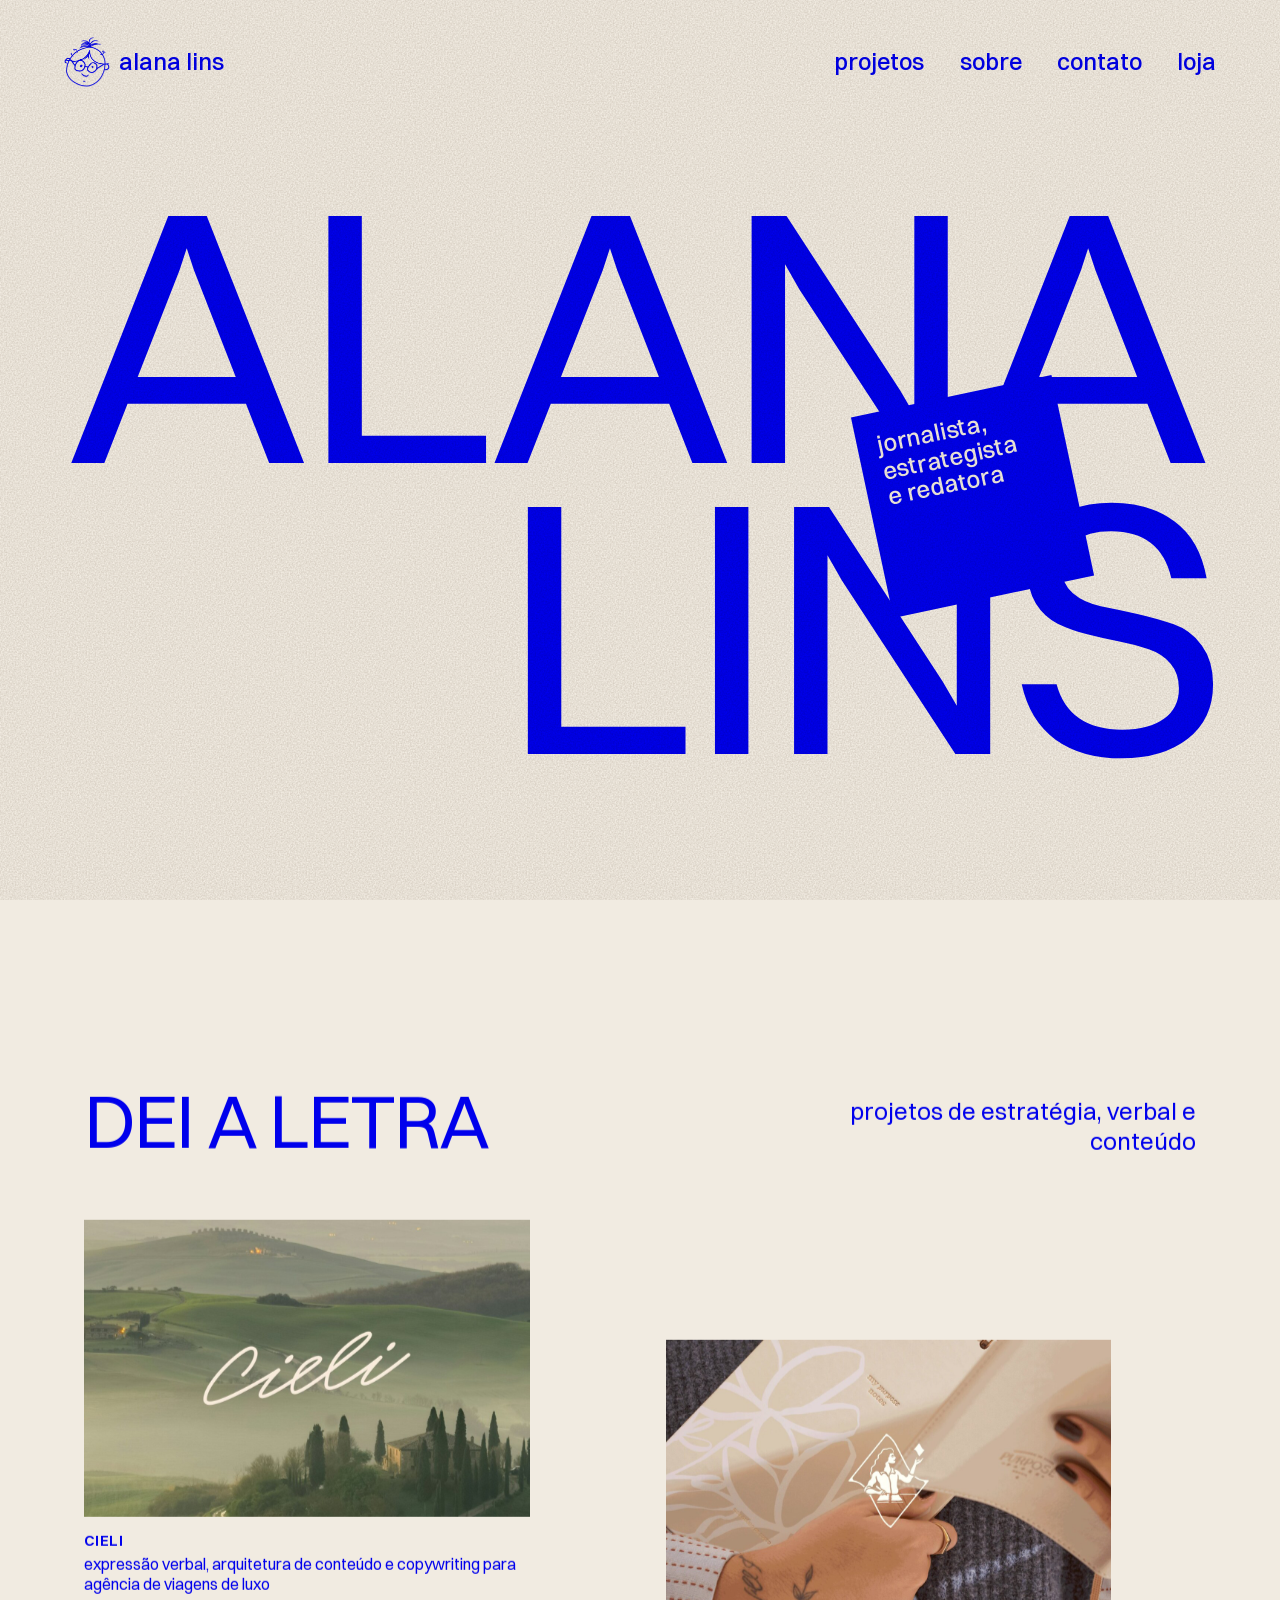
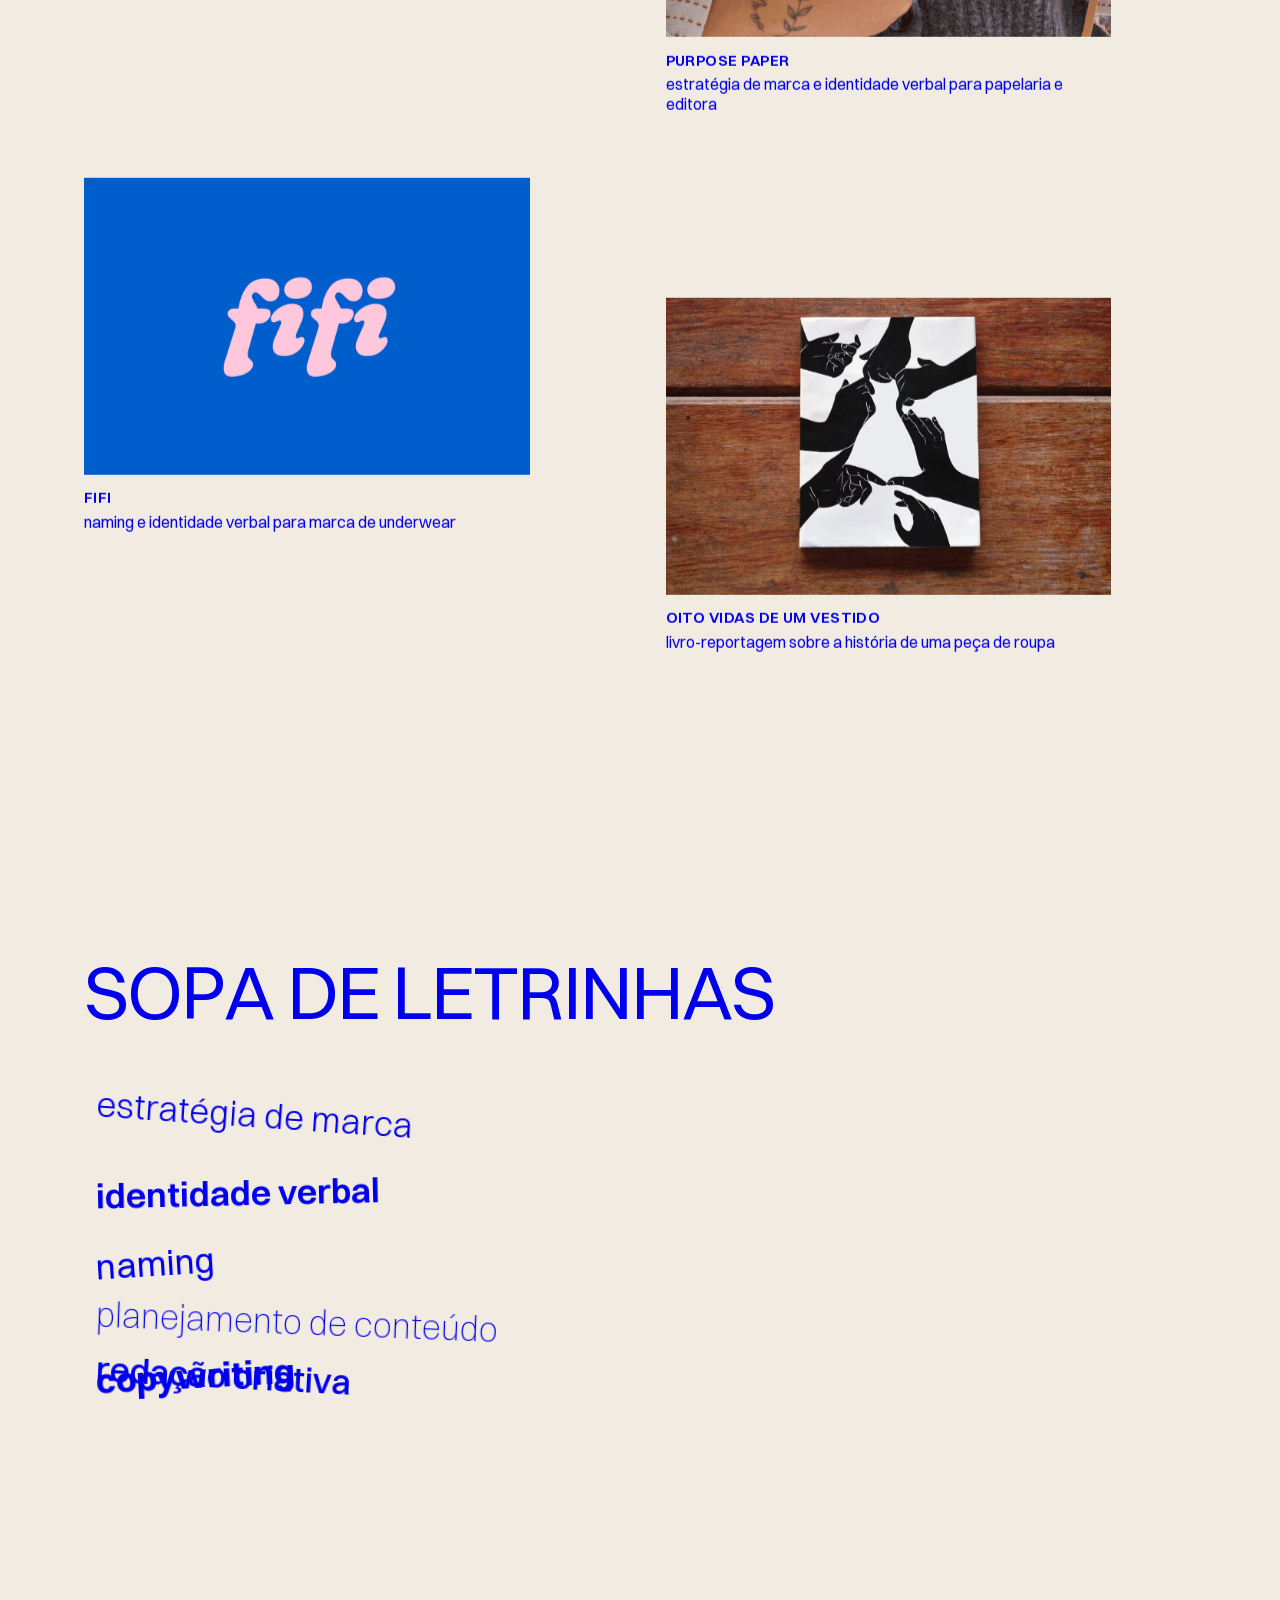
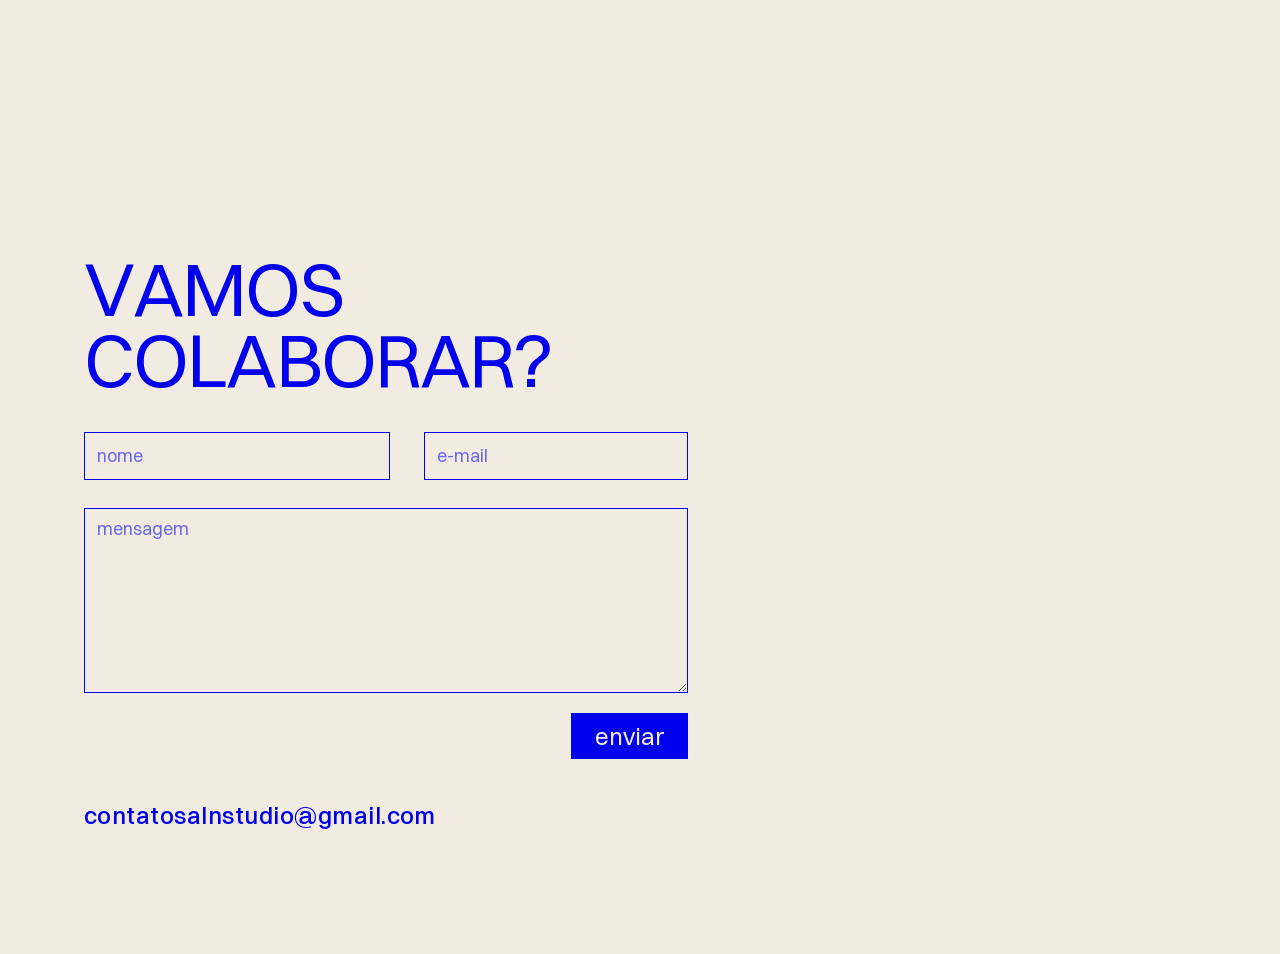
==== projeto.html @ 23c4adbc "Oito vidas de um vestido em mesa de folhas - Textos antigos (revista) saem; entram as 16 folhas do n" ====
<!doctype html>
<html lang="pt-BR">
<head>
  <meta charset="utf-8">
  <meta name="viewport" content="width=device-width, initial-scale=1">
  <title>Projeto — Alana Lins</title>
  <meta name="theme-color" content="#F1EBE1">
  <link rel="preload" href="assets/fonts/Switzer-400.woff2" as="font" type="font/woff2" crossorigin>
  <link rel="stylesheet" href="css/style.css?v=2026110310">
</head>
<body>
  <div class="grao" aria-hidden="true"></div>
  <header class="menu" id="menu">
    <a class="menu__marca" href="index.html#inicio"><span class="assinatura" aria-hidden="true"></span><span>alana lins</span></a>
    <nav aria-label="Principal">
      <a href="index.html#projetos">projetos</a>
      <a href="index.html#sobre">sobre</a>
      <a href="index.html#contato">contato</a>
      <a href="#" data-loja target="_blank" rel="noopener">loja</a>
    </nav>
  </header>
  <main class="secao projeto" id="projeto">
    <div class="cab">
      <h1 class="titulo" id="projeto-titulo"></h1>
      <p class="subtitulo" id="projeto-resumo"></p>
    </div>
    <div class="blocos" id="projeto-blocos"></div>
    <img class="projeto__banner" id="projeto-banner" alt="">
    <div class="texto projeto__texto" id="projeto-texto"></div>
    <div class="projeto__galeria" id="projeto-galeria"></div>
    <nav class="projeto__navegacao micro" id="projeto-navegacao" aria-label="Outros projetos"></nav>
  </main>

  <script src="js/conteudo.js?v=2026110310"></script>
  <script src="js/main.js?v=2026110310"></script>
  <script src="js/mesa.js?v=2026110310"></script>
  <script src="js/lapis.js?v=2026110310"></script>
</body>
</html>
---- css/style.css ----
/* ===================== Fontes ===================== */
/* Switzer (Indian Type Foundry, licença gratuita do Fontshare), pesos 200 a 800 e itálico 400 */
@font-face {
  font-family: "Switzer";
  src: url("../assets/fonts/Switzer-200.woff2") format("woff2");
  font-weight: 200;
  font-style: normal;
  font-display: swap;
}
@font-face {
  font-family: "Switzer";
  src: url("../assets/fonts/Switzer-300.woff2") format("woff2");
  font-weight: 300;
  font-style: normal;
  font-display: swap;
}
@font-face {
  font-family: "Switzer";
  src: url("../assets/fonts/Switzer-400.woff2") format("woff2");
  font-weight: 400;
  font-style: normal;
  font-display: swap;
}
@font-face {
  font-family: "Switzer";
  src: url("../assets/fonts/Switzer-500.woff2") format("woff2");
  font-weight: 500;
  font-style: normal;
  font-display: swap;
}
@font-face {
  font-family: "Switzer";
  src: url("../assets/fonts/Switzer-600.woff2") format("woff2");
  font-weight: 600;
  font-style: normal;
  font-display: swap;
}
@font-face {
  font-family: "Switzer";
  src: url("../assets/fonts/Switzer-700.woff2") format("woff2");
  font-weight: 700;
  font-style: normal;
  font-display: swap;
}
@font-face {
  font-family: "Switzer";
  src: url("../assets/fonts/Switzer-800.woff2") format("woff2");
  font-weight: 800;
  font-style: normal;
  font-display: swap;
}

@font-face {
  font-family: "Switzer";
  src: url("../assets/fonts/Switzer-400-italic.woff2") format("woff2");
  font-weight: 400;
  font-style: italic;
  font-display: swap;
}

/* ===================== Tokens ===================== */
:root {
  --azul: #0000ec;
  --cru: #f1ebe1;
  --rosinha: #f7d5de;

  --fonte: "Switzer", "Helvetica Neue", Arial, sans-serif;

  --t-titulo: clamp(2.5rem, 1.5rem + 4vw, 5rem);
  --t-sub: clamp(1.125rem, 0.95rem + 0.75vw, 1.5rem);    /* ~24px */
  --t-menu: clamp(1.0625rem, 0.9rem + 0.7vw, 1.5rem);    /* ~24px */
  --t-texto: clamp(1rem, 0.94rem + 0.25vw, 1.125rem);    /* ~18px */
  --t-card: clamp(0.9375rem, 0.9rem + 0.15vw, 1rem);     /* ~16px */

  --menu-h: clamp(4.5rem, 3rem + 6vw, 7.75rem);
  --lateral: clamp(1rem, 5vw, 5.375rem);
  --largura: 69.5rem; /* ~1112px */
}

/* ===================== Base ===================== */
*,
*::before,
*::after { box-sizing: border-box; }

html {
  scroll-behavior: smooth;
  -webkit-text-size-adjust: 100%;
}

body {
  margin: 0;
  font-family: var(--fonte);
  font-size: var(--t-texto);
  line-height: 1.2;
  background: var(--cru);
  color: var(--azul);
  -webkit-font-smoothing: antialiased;
}

img { display: block; max-width: 100%; height: auto; }
a { color: inherit; }
p { margin: 0; }


::selection { background: var(--azul); color: var(--cru); }

:focus-visible { outline: 2px solid currentColor; outline-offset: 4px; }

.sr {
  position: absolute; width: 1px; height: 1px; padding: 0; margin: -1px;
  overflow: hidden; clip: rect(0 0 0 0); white-space: nowrap; border: 0;
}


/* ===================== Tipografia ===================== */
.titulo {
  margin: 0;
  font-weight: 400;
  font-size: var(--t-titulo);
  line-height: 0.95;
  letter-spacing: -0.025em;
  text-align: left;
  text-wrap: balance;
  overflow-wrap: break-word;
}

.subtitulo {
  margin: 0;
  font-size: var(--t-sub);
  line-height: 1.25;
}

/* título de seção à esquerda, subtítulo à direita na mesma linha (no celular, embaixo) */
.cab {
  width: 100%;
  max-width: var(--largura);
  margin: 0 auto;
  display: grid;
  grid-template-columns: 1fr minmax(0, 22rem);
  gap: 1rem 2rem;
  align-items: end;
}
.cab .subtitulo { text-align: right; }

/* textos pequenos de apoio */
.micro {
  font-size: 0.8125rem;
  font-weight: 500;
  text-transform: uppercase;
  letter-spacing: 0.06em;
  line-height: 1.35;
}

.texto p + p { margin-top: 1.2em; }

/* ===================== Menu ===================== */
.menu {
  position: fixed;
  inset: 0 0 auto 0;
  z-index: 10;
  height: var(--menu-h);
  display: flex;
  justify-content: space-between;
  align-items: center;
  gap: 1rem;
  padding: 0 var(--lateral);
  font-size: var(--t-menu);
  font-weight: 500;
  background: var(--cru);
  color: var(--azul);
}
.menu nav { display: flex; gap: clamp(0.9rem, 3vw, 2.2rem); }
.menu a { text-decoration: none; white-space: nowrap; }
.menu a:hover { text-decoration: underline; text-underline-offset: 0.2em; }

/* assinatura: a bonequinha ao lado de "alana lins", na cor do texto */
.menu__marca { display: inline-flex; align-items: center; gap: 0.4em; }
.menu__marca:hover { text-decoration: none !important; }
.assinatura {
  flex: none;
  width: 1.95em;
  aspect-ratio: 737 / 800;
  background-color: currentColor;
  -webkit-mask: url("../assets/img/rosto.png") center / contain no-repeat;
  mask: url("../assets/img/rosto.png") center / contain no-repeat;
  transform-origin: 50% 85%;
}
.menu__marca:hover .assinatura,
.menu__marca:focus-visible .assinatura { animation: balanca 1.6s ease-in-out infinite; }
@keyframes balanca {
  0%, 100% { transform: rotate(-7deg); }
  50% { transform: rotate(7deg) translateX(0.12em); }
}

/* ===================== Seções ===================== */
.secao {
  position: relative;
  padding: calc(var(--menu-h) + 2rem) var(--lateral) 5rem;
  scroll-margin-top: 0;
  background: var(--cru);
}
/* cada seção chega como uma folha nova: o main.js empurra de 70px a 0 ao rolar */
main > .secao + .secao { will-change: transform; }

.servicos,
.contato {
  min-height: 100vh;
  min-height: 100svh;
  display: flex;
  flex-direction: column;
  justify-content: center;
  align-items: center;
}

/* Header 3: o nome gigante, ALANA à esquerda e LINS à direita */
.hero {
  position: relative;
  padding-top: calc(var(--menu-h) + 1.5rem);
  padding-bottom: clamp(3rem, 7vw, 6rem);
}
.nome {
  display: flex;
  flex-direction: column;
  width: 100%;
  margin: clamp(1rem, 3vw, 2.5rem) 0 0;
  font-weight: 400;
  font-size: 18vw; /* valor provisório; o main.js ajusta para encher a largura */
  line-height: 0.8;
  letter-spacing: -0.03em;
  white-space: nowrap;
}
.nome .linha { display: block; }
.nome .linha--2 { align-self: flex-end; }
.nome .l,
.titulo .l { display: inline-block; }
.titulo .palavra { display: inline-block; white-space: nowrap; }

/* post-it azul por cima do nome; pode ser arrastado */
.etiqueta {
  position: absolute;
  z-index: 2;
  right: 16%;
  top: 46%;
  width: clamp(11rem, 16vw, 14rem);
  aspect-ratio: 1;
  max-width: 100%;
  padding: 1.25rem;
  background: var(--azul);
  color: var(--cru);
  transform: translate(var(--dx, 0px), var(--dy, 0px)) rotate(-12deg);
  touch-action: none;
  user-select: none;
  -webkit-user-select: none;
  cursor: grab;
}
.etiqueta.arrastando { cursor: grabbing; }
.etiqueta__texto {
  margin: 0;
  font-size: clamp(1.15rem, 0.85rem + 0.8vw, 1.5rem);
  font-weight: 500;
  line-height: 1.12;
}

/* Projetos */
.projetos { padding-top: calc(var(--menu-h) + 3.5rem); }

.grade {
  list-style: none;
  margin: clamp(2.5rem, 5vw, 4rem) auto 0;
  padding: 0;
  max-width: var(--largura);
  display: grid;
  grid-template-columns: 1fr 1fr;
  column-gap: clamp(1.5rem, 4vw, 3.5rem);
  row-gap: 4rem;
}
/* colunas desencontradas: a da direita começa mais abaixo */
.card:nth-child(even) { margin-top: 7.5rem; }
.card:nth-child(even):last-child { margin-bottom: 0; }

/* capa horizontal com título e subtítulo embaixo */
.card a {
  display: flex;
  flex-direction: column;
  align-items: flex-start;
  gap: 0.9rem;
  width: 84%;
  text-decoration: none;
}
.card img {
  width: 100%;
  aspect-ratio: 3 / 2;
  object-fit: cover;
  transition: transform 0.35s cubic-bezier(.2,.8,.2,1);
}
.card a:hover img,
.card a:focus-visible img { transform: translateY(-4px); }
.card__info {
  display: flex;
  flex-direction: column;
  gap: 0.35em;
  font-size: var(--t-card);
  line-height: 1.2;
}
.card__titulo {
  position: relative;
  align-self: flex-start;
  font-size: 0.9375rem;
  font-weight: 600;
  text-transform: uppercase;
  letter-spacing: 0.03em;
}
.card__resumo { font-weight: 400; }
.card a:focus-visible { outline: none; }
/* risco de lápis que se desenha sob o título, da esquerda para a direita */
.risco {
  position: absolute;
  left: -0.15em;
  right: -0.15em;
  bottom: -0.55em;
  width: calc(100% + 0.3em);
  height: 0.7em;
  overflow: visible;
  pointer-events: none;
  filter: url(#grafite);
}
.risco path {
  fill: none;
  stroke: var(--azul);
  stroke-linecap: round;
  vector-effect: non-scaling-stroke;
  clip-path: inset(0 100% 0 0);
  transition: clip-path 0.55s cubic-bezier(.6,0,.3,1);
}
.risco path:first-child { stroke-width: 3.4px; transition-delay: 0.32s; }
.risco path + path { stroke-width: 1.6px; opacity: 0.6; transition-delay: 0s; }
.card a:hover .risco path,
.card a:focus-visible .risco path { clip-path: inset(0 0 0 0); }
.card a:hover .risco path:first-child,
.card a:focus-visible .risco path:first-child { transition-delay: 0s; }
.card a:hover .risco path + path,
.card a:focus-visible .risco path + path { transition-delay: 0.32s; }

/* Sobre: folha azul que abre por cima da página */
html.travado { overflow: hidden; }
.sobre {
  position: fixed;
  inset: 0;
  z-index: 40;
  display: grid;
  place-items: center;
  padding: clamp(1rem, 4vw, 3rem);
  overflow: hidden;
}
.sobre[hidden] { display: none; }
.sobre__fundo {
  position: fixed;
  inset: 0;
  background: rgb(241 235 225 / 0.72);
  -webkit-backdrop-filter: blur(3px);
  backdrop-filter: blur(3px);
}
.sobre__folha {
  position: relative;
  container-type: inline-size;
  width: min(62rem, 100%);
  aspect-ratio: 1.55;
  max-height: calc(100svh - 2rem);
  display: grid;
  grid-template-columns: 1.15fr 0.85fr;
  color: var(--cru);
  background: var(--azul);
  transform: rotate(-1.2deg);
  box-shadow: 0 1px 2px rgb(20 20 60 / 0.12), 0 14px 30px -10px rgb(20 20 60 / 0.28), 0 40px 70px -30px rgb(20 20 60 / 0.25);
  outline: none;
}
.sobre__lado {
  display: flex;
  flex-direction: column;
  min-height: 0;
  padding: 4.2cqw 4cqw 3.6cqw 4.4cqw;
}
.sobre__meta {
  display: flex;
  justify-content: space-between;
  align-items: center;
  margin: 0 0 2.6cqw;
  font-size: 1.45cqw;
  font-weight: 600;
  letter-spacing: 0.08em;
  text-transform: uppercase;
}
.sobre__fechar {
  margin: -0.4em -0.3em 0 0;
  padding: 0 0.3em;
  font: inherit;
  font-size: 3.4cqw;
  font-weight: 300;
  line-height: 1;
  color: inherit;
  background: none;
  border: 0;
  transition: transform 0.25s;
}
.sobre__fechar:hover,
.sobre__fechar:focus-visible { transform: rotate(90deg); outline: none; }
.sobre__titulo {
  margin: 0 0 2.2cqw;
  font-size: 5.4cqw;
  font-weight: 400;
  line-height: 0.95;
  letter-spacing: -0.02em;
}
.sobre__texto { font-size: 2.05cqw; line-height: 1.3; }
.sobre__texto p { margin: 0; }
.sobre__texto p + p { margin-top: 0.75em; }
.sobre__redes {
  position: relative;
  display: flex;
  flex-wrap: wrap;
  gap: 1.2cqw 3cqw;
  margin: auto 0 0;
  padding-top: 2.2cqw;
  font-size: 1.55cqw;
  font-weight: 500;
  text-transform: lowercase;
  font-variant: small-caps;
  letter-spacing: 0.04em;
}
.sobre__redes::before {
  content: "";
  position: absolute;
  top: 0;
  left: 0;
  width: 45%;
  border-top: 1px solid var(--cru);
}
.sobre__redes a {
  display: inline-flex;
  align-items: center;
  gap: 0.6em;
  color: inherit;
  text-decoration: none;
}
.sobre__redes svg {
  width: 2.5cqw;
  height: 2.5cqw;
  flex: none;
  transition: transform 0.3s cubic-bezier(.2,.8,.2,1);
}
.sobre__redes a:hover svg,
.sobre__redes a:focus-visible svg { transform: rotate(-8deg) scale(1.12); }
.sobre__redes a:hover span,
.sobre__redes a:focus-visible span { text-decoration: underline; text-underline-offset: 0.2em; }
.sobre__foto { margin: 0; min-height: 0; overflow: hidden; }
.sobre__foto img {
  display: block;
  width: 100%;
  height: 100%;
  object-fit: cover;
  object-position: 50% 30%;
}
@media (max-width: 700px) {
  .sobre { display: block; overflow-y: auto; overscroll-behavior: contain; padding: 1.5rem 1rem 3rem; }
  .sobre__folha {
    aspect-ratio: auto;
    max-height: none;
    grid-template-columns: 1fr;
    margin: 0 auto;
  }
  .sobre__foto { order: -1; aspect-ratio: 1; }
  .sobre__lado { padding: 7cqw 7cqw 8cqw; }
  .sobre__meta { font-size: 3.4cqw; margin-bottom: 5cqw; }
  .sobre__fechar { font-size: 8cqw; }
  .sobre__titulo { font-size: 11cqw; margin-bottom: 5cqw; }
  .sobre__texto { font-size: 4.6cqw; }
  .sobre__redes { font-size: 4cqw; gap: 3cqw 7cqw; margin-top: 7cqw; padding-top: 5cqw; }
  .sobre__redes svg { width: 6cqw; height: 6cqw; }
}

/* Sopa de letrinhas: serviços flutuando */
.sopa {
  position: relative;
  width: 100%;
  max-width: var(--largura);
  height: clamp(20rem, 52vh, 32rem);
  margin-top: 2rem;
}
.sopa__letra {
  position: absolute;
  top: 0;
  left: 0;
  padding: 0.15em 0.35em;
  font: inherit;
  font-size: clamp(1.25rem, 0.9rem + 1.6vw, 2.25rem);
  line-height: 1.1;
  white-space: nowrap;
  color: inherit;
  background: none;
  border: 0;
  will-change: transform;
  transition: font-weight 0.25s;
}
.sopa__letra:hover,
.sopa__letra:focus-visible,
.sopa__letra.sopa__letra--ativa { font-weight: 800 !important; outline: none; }
/* balão com a descrição, logo abaixo (ou acima) da palavra clicada */
.sopa__descricao {
  position: absolute;
  top: 0;
  left: 0;
  z-index: 2;
  width: max-content;
  margin: 0;
  padding: 0.7em 0.9em;
  font-size: var(--t-card);
  line-height: 1.35;
  text-align: left;
  color: var(--azul);
  background: var(--rosinha);
  max-width: min(22rem, 80vw);
  opacity: 0;
  visibility: hidden;
  pointer-events: none;
  transition: opacity 0.3s, visibility 0.3s;
}
.sopa__descricao--visivel { opacity: 1; visibility: visible; pointer-events: auto; }
.sopa__letra { z-index: 1; }

/* Contato */
.contato .titulo { margin-bottom: 2.25rem; }
.form {
  width: 100%;
  max-width: 37.75rem; /* ~604px */
  display: grid;
  grid-template-columns: 1.16fr 1fr;
  gap: 1.75rem 2.1rem;
}
.campo { display: block; }
.campo--largo,
.form__rodape { grid-column: 1 / -1; }
.form input,
.form textarea {
  display: block;
  width: 100%;
  margin: 0;
  padding: 0.6rem 0.75rem;
  font: inherit;
  font-size: var(--t-texto);
  color: inherit;
  background: transparent;
  border: 1px solid var(--azul);
  border-radius: 0;
  -webkit-appearance: none;
  appearance: none;
}
.form input { height: 3rem; }
.form textarea { height: 11.6rem; resize: vertical; }
.form ::placeholder { color: inherit; opacity: 0.55; }
.form input:focus,
.form textarea:focus { outline: none; box-shadow: inset 0 0 0 1px var(--azul); }
.form__rodape {
  display: flex;
  justify-content: space-between;
  align-items: center;
  gap: 1rem;
  margin-top: -0.5rem;
}
.form__status { font-size: var(--t-card); }
.form > label,
.form__rodape { transform-origin: 50% 0; }
.form[hidden] { display: none; }
.aviao {
  position: fixed;
  left: 0;
  top: 0;
  z-index: 60;
  width: 46px;
  height: 46px;
  pointer-events: none;
}
.confirmacao {
  width: 100%;
  max-width: 37.75rem;
  font-size: var(--t-sub);
  text-align: left;
}
.confirmacao p { margin: 0; }
.confirmacao__titulo {
  margin-bottom: 0.4em !important;
  font-size: clamp(2.2rem, 1.4rem + 3vw, 4rem);
  font-weight: 400;
  line-height: 1;
  letter-spacing: -0.02em;
}
.vazio-link {
  margin-top: 1.4rem;
  padding: 0;
  font: inherit;
  font-size: var(--t-card);
  color: inherit;
  background: none;
  border: 0;
  text-decoration: underline;
  text-underline-offset: 0.2em;
}
.botao {
  margin-left: auto;
  padding: 0.45rem 1.4rem;
  font: inherit;
  font-size: var(--t-sub);
  color: var(--cru);
  background: var(--azul);
  border: 1px solid var(--azul);
  border-radius: 0;
  transition: background-color 0.2s, color 0.2s;
}
.botao:hover { background: transparent; color: var(--azul); }
.contato__links {
  margin-top: 2.5rem;
  font-size: var(--t-sub);
  text-align: center;
}
.contato__links a { text-decoration: none; }
.contato__links a:hover { text-decoration: underline; text-underline-offset: 0.2em; }
.contato__links .sep { margin: 0 0.6em; }

/* ===================== Página interna de projeto ===================== */
.projeto {
  max-width: calc(var(--largura) + 2 * var(--lateral));
  margin: 0 auto;
  padding-top: calc(var(--menu-h) + 6.5rem);
  padding-bottom: 6rem;
}
.projeto .subtitulo { margin-top: 0.55em; }
.projeto__banner {
  width: 100%;
  aspect-ratio: 1062 / 390;
  object-fit: cover;
  margin-top: 4.4rem;
}
.projeto__texto {
  margin-top: 5.5rem;
  padding: 0 0.8rem;
  line-height: 1.07;
}
.projeto__galeria {
  display: grid;
  grid-template-columns: repeat(auto-fit, minmax(16rem, 1fr));
  gap: 1.5rem;
  margin-top: 3rem;
}
.projeto__galeria:empty { display: none; }
.projeto__navegacao {
  display: flex;
  justify-content: space-between;
  flex-wrap: wrap;
  gap: 1rem;
  margin-top: 5rem;
  padding: 0 0.8rem;
  font-size: var(--t-sub);
}
.projeto__navegacao a { text-decoration: none; }
.projeto__navegacao a:hover { text-decoration: underline; text-underline-offset: 0.2em; }

/* ---------- Projeto em blocos: diagramação de revista ---------- */
body { overflow-x: clip; } /* fotos de ponta a ponta não criam rolagem lateral */

.blocos {
  --entre-blocos: clamp(3rem, 6vw, 5.5rem);
  --entre-imagens: clamp(0.75rem, 1.5vw, 1.25rem);
  display: flex;
  flex-direction: column;
  gap: var(--entre-blocos);
  margin-top: clamp(3rem, 6vw, 5rem);
}
.blocos figure { margin: 0; }
.blocos img { width: 100%; }
.blocos figcaption {
  margin-top: 0.6rem;
  font-size: var(--t-card);
  line-height: 1.3;
}

.bloco--texto,
.bloco__texto,
.bloco--lide {
  line-height: 1.45;
  hyphens: auto;
  -webkit-hyphens: auto;
}
.bloco--texto p,
.bloco__texto p { orphans: 3; widows: 3; }
.bloco--texto p + p,
.bloco__texto p + p,
.bloco--lide p + p { margin-top: 1em; }

/* texto corrido: uma coluna alinhada à esquerda, na largura toda do conteúdo (mesmas
   bordas das fotos "wide" e das colunas), sem capitular.
   Variações (para listas etc.): centralizado e duas colunas com fio separando. */
.blocos { --entre-colunas: clamp(2rem, 5vw, 4rem); }
.bloco--texto { max-width: none; }
.bloco--centro {
  max-width: 44rem;
  margin: 0 auto;
  text-align: center;
  text-wrap: pretty;
  hyphens: manual;
  -webkit-hyphens: manual;
}
.bloco--duas-colunas {
  max-width: none;
  column-count: 2;
  column-gap: var(--entre-colunas);
  column-rule: 1px solid rgba(0, 0, 236, 0.25);
}


/* lide: abertura em letra maior, alinhada à esquerda na largura toda */
.bloco--lide {
  font-size: var(--t-sub);
  line-height: 1.3;
  text-wrap: pretty;
}

/* blocos de texto seguidos ficam com o mesmo espaço de um parágrafo para o outro */
.bloco--texto + .bloco--texto { margin-top: calc(1em - var(--entre-blocos)); }

/* imagens em sequência (foto, vídeo, pares) ficam mais próximas umas das outras */
:is(.bloco--foto, .bloco--video, .bloco--fotos) + :is(.bloco--foto, .bloco--video, .bloco--fotos) {
  margin-top: calc(var(--entre-imagens) - var(--entre-blocos));
}

/* foto de ponta a ponta */
.bloco--foto {
  width: 100vw;
  margin-left: calc(50% - 50vw);
}
/* foto sempre inteira: ocupa a largura toda, mas nunca passa da altura da tela
   (nesse caso fica centralizada, sem cortar nem distorcer) */
.bloco--foto img,
.bloco--foto video {
  width: auto;
  max-width: 100%;
  height: auto;
  max-height: 88vh;
  max-height: 88svh;
  margin: 0 auto;
}
.bloco--foto figcaption { padding: 0 var(--lateral); }
/* "wide": ocupa a largura do conteúdo, sem ir de ponta a ponta da tela */
.bloco--foto.bloco--wide { width: 100%; margin-left: 0; }
/* a foto wide ocupa exatamente a largura do texto, para as bordas baterem */
.bloco--foto.bloco--wide img,
.bloco--foto.bloco--wide video { width: 100%; max-height: none; }
.bloco--foto video { display: block; }
.bloco--foto.bloco--wide figcaption { padding: 0; }

/* duas fotos lado a lado */
.bloco--fotos {
  display: grid;
  grid-template-columns: 1fr 1fr;
  gap: var(--entre-colunas);
}
.bloco--fotos img { aspect-ratio: 3 / 2; object-fit: cover; }

/* foto solta: menor e deslocada, como a grade de projetos */
.bloco--foto-solta { width: 42%; }
.bloco--foto-solta.bloco--direita { margin-left: auto; margin-right: 5%; }
.bloco--foto-solta.bloco--esquerda { width: 36%; margin-left: 11%; }

/* galeria de peças verticais (carrosséis, e-mails...) */
.galeria__titulo { text-align: center; margin-bottom: 1.25rem; }
.galeria__itens {
  display: grid;
  grid-template-columns: repeat(var(--n, 3), minmax(0, 1fr));
  gap: clamp(1rem, 2.5vw, 2rem);
  align-items: start;
  max-width: calc(var(--n, 3) * 22rem);
  margin: 0 auto;
}

/* foto numa coluna, texto na outra */
/* mesma grade das duas colunas de texto, para tudo alinhar */
.bloco--foto-texto {
  display: grid;
  grid-template-columns: 1fr 1fr;
  gap: var(--entre-colunas);
  align-items: start;
}
.bloco--foto-direita figure { order: 2; }

/* intertítulo de seção */
.bloco--intertitulo {
  margin: clamp(1rem, 3vw, 2.5rem) 0 0;
  font-weight: 400;
  font-size: clamp(1.75rem, 1.2rem + 2vw, 2.75rem);
  line-height: 1.05;
  letter-spacing: -0.01em;
  text-align: center;
  text-transform: uppercase;
  text-wrap: balance;
}

/* itens em grade (achados, pilares...) */
.itens__titulo {
  margin: 0 0 1.5rem;
  font-weight: 400;
  font-size: var(--t-sub);
  text-align: center;
}
.itens__lista {
  list-style: none;
  margin: 0;
  padding: 0;
  display: grid;
  grid-template-columns: 1fr 1fr;
  gap: 2.25rem var(--entre-colunas);
}
.itens__lista > li {
  padding-top: 1rem;
  border-top: 1px solid currentColor;
  line-height: 1.45;
}
.item__titulo {
  margin: 0 0 0.6rem;
  font-weight: 400;
  font-size: var(--t-sub);
  line-height: 1.15;
  text-transform: uppercase;
}

/* subtópico centralizado (e o conteúdo de cada item) */
.bloco--topico {
  max-width: 44rem;
  margin: 0 auto;
  text-align: center;
  line-height: 1.45;
}
.bloco--topico > p + p,
.itens__lista > li > p + p { margin-top: 0.8em; }
.topico__frases {
  margin: 0.4rem 0 1rem;
  font-size: clamp(1.25rem, 1rem + 1vw, 1.75rem);
  line-height: 1.25;
}
.topico__frases p + p { margin-top: 0.35em; }
.bloco--topico .topico__frases { font-size: clamp(1.5rem, 1.1rem + 1.8vw, 2.5rem); text-wrap: balance; }
.topico__palavras {
  list-style: none;
  margin: 0.4rem 0 1.2rem;
  padding: 0;
  display: flex;
  flex-wrap: wrap;
  justify-content: center;
  gap: 0.15em 0.9em;
  font-size: clamp(1.375rem, 1rem + 1.6vw, 2.25rem);
  line-height: 1.2;
  text-transform: uppercase;
}

/* dentro da grade de itens, palavras e frases ficam alinhadas à esquerda */
.itens__lista .topico__palavras { justify-content: flex-start; }

/* vídeo 16:9 */
.bloco--video { width: 100%; }
.video__quadro { position: relative; aspect-ratio: 16 / 9; background: var(--azul); }
.video__quadro iframe { position: absolute; inset: 0; width: 100%; height: 100%; border: 0; }
.video__reserva {
  position: absolute;
  inset: 0;
  display: flex;
  align-items: center;
  justify-content: center;
  color: var(--cru);
  font-size: var(--t-sub);
  text-decoration: none;
}
.video__link { margin-top: 0.6rem; font-size: var(--t-card); text-align: right; }

/* olho de revista */
.bloco--destaque {
  margin: 0 auto;
  max-width: 52rem;
  padding: 2.25rem 0;
  border-top: 2px solid currentColor;
  border-bottom: 2px solid currentColor;
  text-align: center;
  font-size: clamp(1.625rem, 1.1rem + 2.2vw, 2.75rem);
  line-height: 1.12;
  letter-spacing: -0.01em;
  text-wrap: balance;
}
.bloco--destaque p::before { content: "“"; }
.bloco--destaque p::after { content: "”"; }

/* botão com link nas páginas de projeto */
.bloco--botao { text-align: center; }
.bloco--botao .botao { display: inline-block; margin-left: 0; text-decoration: none; }

/* ===================== Abertura com o lápis =====================
   Uma folha do mesmo papel cobre a tela (a textura .grao fica por cima dela
   também). O js/abertura.js desenha a bonequinha e o lápis; na saída a folha
   sobe e o site sobe colado nela. */
.com-abertura body { overflow: hidden; }
.abertura { display: none; }
.com-abertura .abertura {
  display: block;
  position: fixed;
  inset: 0;
  z-index: 20;
  overflow: hidden;
  touch-action: none;
}
.abertura.sem-cursor { cursor: none; }
.abertura__folha { position: absolute; inset: 0; background: var(--cru); }
.abertura canvas { position: absolute; inset: 0; width: 100%; height: 100%; pointer-events: none; }
#abertura-lapis { z-index: 2; }

/* ===================== Lápis ===================== */
/* Cursor em forma de lápis; a ponta (canto inferior esquerdo) é o ponto do clique */
html { cursor: url("data:image/svg+xml,<svg xmlns='http://www.w3.org/2000/svg' width='32' height='32' viewBox='0 0 32 32'><g stroke='%230000EC' stroke-width='1.5' stroke-linejoin='round'><path d='M3 29 5.6 21.4 22 5 27 10 10.6 26.4Z' fill='%23F1EBE1'/><path d='M22 5 24.6 2.4Q25.5 1.5 26.4 2.4L29.6 5.6Q30.5 6.5 29.6 7.4L27 10Z' fill='%23F1EBE1'/><path d='M20.4 6.6 25.4 11.6' fill='none'/><path d='M5.6 21.4 10.6 26.4' fill='none'/><path d='M3 29 4.1 25.6 6.4 27.9Z' fill='%230000EC'/></g></svg>") 3 29, auto; }
a, button, label, .card a { cursor: url("data:image/svg+xml,<svg xmlns='http://www.w3.org/2000/svg' width='32' height='32' viewBox='0 0 32 32'><g stroke='%230000EC' stroke-width='1.5' stroke-linejoin='round'><path d='M3 29 5.6 21.4 22 5 27 10 10.6 26.4Z' fill='%23F1EBE1'/><path d='M22 5 24.6 2.4Q25.5 1.5 26.4 2.4L29.6 5.6Q30.5 6.5 29.6 7.4L27 10Z' fill='%23F1EBE1'/><path d='M20.4 6.6 25.4 11.6' fill='none'/><path d='M5.6 21.4 10.6 26.4' fill='none'/><path d='M3 29 4.1 25.6 6.4 27.9Z' fill='%230000EC'/></g></svg>") 3 29, pointer; }
input, textarea { cursor: url("data:image/svg+xml,<svg xmlns='http://www.w3.org/2000/svg' width='32' height='32' viewBox='0 0 32 32'><g stroke='%230000EC' stroke-width='1.5' stroke-linejoin='round'><path d='M3 29 5.6 21.4 22 5 27 10 10.6 26.4Z' fill='%23F1EBE1'/><path d='M22 5 24.6 2.4Q25.5 1.5 26.4 2.4L29.6 5.6Q30.5 6.5 29.6 7.4L27 10Z' fill='%23F1EBE1'/><path d='M20.4 6.6 25.4 11.6' fill='none'/><path d='M5.6 21.4 10.6 26.4' fill='none'/><path d='M3 29 4.1 25.6 6.4 27.9Z' fill='%230000EC'/></g></svg>") 3 29, text; }

/* Rastro de escrita (desenhado pelo js/lapis.js) */
.rastro {
  position: fixed;
  inset: 0;
  width: 100%;
  height: 100%;
  z-index: 30;
  pointer-events: none;
}

/* formulário e links de contato alinhados à esquerda, como o título */
.contato .form,
.contato .contato__links {
  margin-left: max(0px, calc((100% - var(--largura)) / 2));
  margin-right: auto;
  text-align: left;
}
.contato__links.micro { text-transform: none; letter-spacing: 0.02em; }

/* ===================== Textura de papel =====================
   Fica por cima de tudo (conteúdo, menu e abertura), abaixo só do
   canvas do lápis. Quase imperceptível. */
.grao {
  position: fixed;
  inset: 0;
  z-index: 25;
  pointer-events: none;
  background-image: url("data:image/svg+xml,%3Csvg xmlns='http://www.w3.org/2000/svg' width='220' height='220'%3E%3Cfilter id='g'%3E%3CfeTurbulence type='fractalNoise' baseFrequency='0.65' numOctaves='2' stitchTiles='stitch'/%3E%3CfeColorMatrix values='0 0 0 0 0.2  0 0 0 0 0.15  0 0 0 0 0.1  0 0 0 0.9 -0.2'/%3E%3C/filter%3E%3Crect width='220' height='220' filter='url(%23g)'/%3E%3C/svg%3E");
  background-size: 220px 220px;
  mix-blend-mode: multiply;
  opacity: 0.35;
}

/* ===================== Responsivo ===================== */
@media (max-width: 700px) {
  .menu { font-size: 0.9375rem; gap: 0.75rem; }
  .menu nav { gap: 0.85rem; }
  .assinatura { width: 1.7em; }
  .etiqueta { position: relative; right: auto; top: auto; margin: 2rem 1rem 0 auto; }
  .cab { grid-template-columns: 1fr; }
  .cab .subtitulo { text-align: left; }
}
@media (max-width: 900px) {
  .card a { width: 100%; }
  .card:nth-child(even) { margin-top: 5rem; }


  .bloco--duas-colunas { column-count: 1; }
  .itens__lista { grid-template-columns: 1fr; }
  .bloco--foto-texto,
  .bloco--foto-direita { grid-template-columns: 1fr; }
  .bloco--foto-direita figure { order: 0; }
}

@media (max-width: 380px) {
  .menu { font-size: 0.875rem; }
  .menu nav { gap: 0.7rem; }
  .menu__marca { gap: 0.3em; }
}
@media (max-width: 340px) {
  .menu { gap: 0.5rem; }
  .menu nav { gap: 0.5rem; }
}

@media (max-width: 600px) {
  .grade { grid-template-columns: 1fr; row-gap: 3rem; max-width: 22rem; }
  .card:nth-child(even) { margin-top: 0; }
  /* mantém o ar "desencontrado" no celular */
  .card a { width: auto; }
  .card:nth-child(odd) a { margin-right: 12%; }
  .card:nth-child(even) a { margin-left: 12%; }

  .form { grid-template-columns: 1fr; gap: 1rem; }
  .form__rodape { margin-top: 0; }
  .projeto { padding-top: calc(var(--menu-h) + 3rem); }
  .projeto__banner { margin-top: 2.5rem; aspect-ratio: 4 / 3; }
  .projeto__texto { margin-top: 2.5rem; padding: 0; line-height: 1.25; }
  .projeto__navegacao { padding: 0; flex-direction: column; }
  .bloco--fotos { grid-template-columns: 1fr; }
  /* no celular a galeria vira um carrossel com rolagem lateral */
  .galeria__itens {
    display: flex;
    overflow-x: auto;
    scroll-snap-type: x mandatory;
    gap: 0.75rem;
    margin: 0 calc(-1 * var(--lateral));
    padding: 0 var(--lateral) 0.5rem;
  }
  .galeria__itens figure { flex: 0 0 78%; scroll-snap-align: center; }
  .bloco--foto-solta,
  .bloco--foto-solta.bloco--esquerda { width: 82%; }
  .bloco--foto-solta.bloco--direita { margin-right: 0; }
  .bloco--foto-solta.bloco--esquerda { margin-left: 0; }
}

/* ===================== Página de projeto em mesa de folhas (js/mesa.js) ===================== */
.com-mesa {
  --f-pagina: #fbf7ef;
  --f-azul: #0000ec;
  --f-rosinha: #f3bccb;
  --f-rosa: #eea2bd;
  --f-lilas: #c9bcf2;
  --f-amarelo: #f4e48f;
  --f-salvia: #c5c7b3;
}
.projeto--mesa {
  max-width: none;
  padding-bottom: 8rem;
}
.projeto--mesa .cab {
  max-width: 88rem;
  grid-template-columns: minmax(0, 1fr) auto;
  gap: 1.5rem 3rem;
}
.projeto--mesa .titulo {
  font-size: clamp(3.25rem, 1rem + 9vw, 9.5rem);
  line-height: 0.88;
  letter-spacing: -0.035em;
}
.ficha {
  display: grid;
  grid-template-columns: auto auto;
  gap: 0.3rem 1.5rem;
  margin: 0;
  font-size: 0.8125rem;
  line-height: 1.35;
}
.ficha dt { font-weight: 600; text-transform: uppercase; letter-spacing: 0.06em; }
.ficha dd { margin: 0; max-width: 19rem; }

.mesa-area { margin-top: clamp(2rem, 4vw, 3rem); }
.mesa { position: relative; width: 100%; max-width: 88rem; margin: 0 auto; }

.folha {
  container-type: inline-size;
  position: absolute;
  left: 0;
  top: 0;
  width: var(--lw, 400px);
  aspect-ratio: var(--ar, 1.3);
  max-width: 100%;
  overflow: hidden;
  background: var(--fundo, var(--f-pagina));
  color: var(--tinta, var(--azul));
  line-height: 1.4;
  cursor: grab;
  user-select: none;
  -webkit-user-select: none;
  touch-action: none;
  will-change: transform;
  transition: transform 0.6s cubic-bezier(.2,.8,.2,1);
}
.folha.arrastando { transition: none; cursor: grabbing; }
.folha img { -webkit-user-drag: none; pointer-events: none; }
.folha video { pointer-events: none; }
.folha:focus-visible { outline: 2px solid var(--azul); outline-offset: 4px; }
.folha p, .folha h2, .folha h3, .folha ul { margin: 0; }
.folha ul { list-style: none; padding: 0; }
.folha a { color: inherit; }

/* conteúdo comum */
.meta { display: flex; justify-content: space-between; gap: 1rem; font-size: 1.7cqw; line-height: 1.3; }
.meta b { font-weight: 600; letter-spacing: 0.05em; text-transform: uppercase; }
.pad { padding: 4cqw 4.5cqw; height: 100%; display: flex; flex-direction: column; gap: 3cqw; }
.inter { font-size: 7cqw; font-weight: 400; line-height: 0.95; letter-spacing: -0.025em; text-wrap: balance; }
.corrido { font-size: 2.55cqw; line-height: 1.38; display: flex; flex-direction: column; gap: 0.8em; }
.corrido--duas { display: block; columns: 2; column-gap: 4cqw; }
.corrido--duas p { break-inside: avoid-column; }
.corrido--duas p + p { margin-top: 0.8em; }
.folha .empurra { margin-top: auto; }

/* lide */
.f-lide .lide { font-size: var(--fs, 4.15cqw); line-height: 1.12; letter-spacing: -0.01em; text-wrap: pretty; }
.selos { display: grid; grid-template-columns: repeat(2, 7cqw); gap: 0.6cqw; }
.selos span { width: 7cqw; aspect-ratio: 1; border-radius: 50%; background: var(--azul); color: var(--f-pagina); display: flex; align-items: center; justify-content: center; font-size: 3.6cqw; font-weight: 500; }

/* bilhete com clipe */
.f-achados { overflow: visible; }
.f-achados .pad { gap: 3.5cqw; padding: 7cqw; }
.f-achados h3 { font-size: 7.5cqw; font-weight: 500; line-height: 1; text-transform: uppercase; letter-spacing: 0.01em; }
.f-achados li { display: grid; grid-template-columns: 6cqw 1fr; gap: 3cqw; align-items: start; padding-top: 3cqw; border-top: 1px dashed currentColor; font-size: 4.9cqw; line-height: 1.15; }
.f-achados li + li { margin-top: 3cqw; }
.f-achados li span { width: 4.4cqw; aspect-ratio: 1; border-radius: 50%; border: 1.5px solid currentColor; margin-top: 0.5cqw; }
.f-achados li span.cheio { background: currentColor; }
.clipe { position: absolute; z-index: 2; right: 14%; top: -7cqw; width: 7cqw; height: 18cqw; overflow: visible; }
.clipe path { fill: none; stroke: var(--azul); stroke-width: 1.6; stroke-linecap: round; vector-effect: non-scaling-stroke; }

/* formulário */
.tabela { width: 100%; border-collapse: collapse; font-size: 2.05cqw; line-height: 1.32; }
.tabela th { text-align: left; font-weight: 600; text-transform: uppercase; letter-spacing: 0.06em; font-size: 1.6cqw; padding: 1.2cqw 1.4cqw; border-top: 1px solid currentColor; border-bottom: 1px solid currentColor; }
.tabela td { padding: 1.5cqw 1.4cqw; border-bottom: 1px solid rgba(0, 0, 236, 0.35); vertical-align: top; }
.tabela td + td, .tabela th + th { border-left: 1px solid rgba(0, 0, 236, 0.35); }
.tabela .pilar { font-size: 3cqw; white-space: nowrap; }
.radio { display: inline-block; width: 2.4cqw; aspect-ratio: 1; border-radius: 50%; border: 1px solid currentColor; position: relative; vertical-align: -0.3cqw; }
.radio::after { content: ""; position: absolute; inset: 22%; border-radius: 50%; background: currentColor; }
.titulo-form { font-size: 6cqw; line-height: 0.98; letter-spacing: -0.02em; }
.sub-form { font-size: 2.6cqw; }

/* lista (entrega) */
.f-pratica .pad { gap: 2.5cqw; }
.f-pratica h3 { font-size: 8.5cqw; font-weight: 400; line-height: 0.92; letter-spacing: -0.03em; }
.f-pratica li { font-size: 4.3cqw; line-height: 1.12; padding: 1cqw 0; border-bottom: 1px dashed currentColor; }
.f-pratica li::before { content: "• "; }

/* créditos */
.creditos { display: grid; grid-template-columns: auto 1fr; gap: 1.2cqw 3cqw; font-size: 2.9cqw; line-height: 1.3; margin: 0; }
.creditos dt { font-weight: 600; text-transform: uppercase; letter-spacing: 0.05em; font-size: 2.1cqw; padding-top: 0.5cqw; }
.creditos dd { margin: 0; }
.proximo { display: flex; justify-content: space-between; align-items: baseline; gap: 1rem; border-top: 1px solid currentColor; padding-top: 2.5cqw; font-size: 4.2cqw; text-decoration: none; }
.proximo:hover { text-decoration: underline; text-underline-offset: 0.2em; }

/* tagline */
.f-tag { --tinta: #fbf7ef; }
.f-perso-foto { --tinta: var(--azul); }
.f-tag .tag-grande { font-size: var(--fs, 11cqw); line-height: 0.9; letter-spacing: -0.035em; text-wrap: balance; }
.f-tag .leg { font-size: 2.35cqw; line-height: 1.38; max-width: 82%; }

/* manifesto */
.f-manifesto .pad { gap: 2.6cqw; }
.titulo-m { font-size: 6cqw; font-weight: 400; line-height: 0.98; letter-spacing: -0.025em; text-wrap: balance; }
.versos { display: grid; grid-template-columns: 1fr 1fr; gap: 0 3.6cqw; font-size: 2.62cqw; line-height: 1.4; }
.versos em { font-style: italic; }
.versos > div { display: flex; flex-direction: column; gap: 1em; min-width: 0; }
.assina { font-weight: 600; }

/* frase (e frase quadrada, como post-it) */
.f-frase .pad { justify-content: space-between; }
.frase { font-size: var(--fs, 7cqw); line-height: 1.02; letter-spacing: -0.02em; text-wrap: balance; }
.f-quadrada .pad { justify-content: flex-end; padding: 7cqw; }

/* texto (título + texto corrido) */
.f-texto .inter { font-size: 5.6cqw; }
.f-texto .corrido { font-size: var(--corpo, 2.2cqw); }
.duas { display: grid; grid-template-columns: 1fr 1fr; gap: 0 4cqw; align-items: start; }
.duas > div { display: flex; flex-direction: column; gap: 0.8em; min-width: 0; }
.forte, .folha b { font-weight: 600; }
.duas--cheia { flex: 1 1 auto; align-items: stretch; }
.duas .no-pe { justify-content: flex-end; }

/* naming: o nome enorme e a legenda no pé */
.f-naming .nome-marca { font-size: 30cqw; line-height: 0.82; letter-spacing: -0.05em; }
.f-naming .leg { font-size: 2.7cqw; line-height: 1.34; }

/* janela de mensagem, como os bate-papos do início da internet */
.f-janela { display: flex; flex-direction: column; }
.folha .janela__barra { flex: none; display: flex; align-items: center; gap: 2cqw; margin: 0; padding: 1.6cqw 3cqw; background: var(--azul); color: var(--f-pagina); font-size: 2.2cqw; letter-spacing: 0.02em; }
.janela__pontos { display: flex; gap: 0.9cqw; }
.janela__pontos i { width: 1.5cqw; height: 1.5cqw; border-radius: 50%; border: 1px solid currentColor; }
.f-janela .pad { flex: 1 1 auto; height: auto; min-height: 0; }
.folha .janela__texto { margin-top: auto; font-size: 4.3cqw; line-height: 1.16; letter-spacing: -0.012em; text-wrap: pretty; }

/* créditos em texto corrido */
.credito-txt { font-size: 3.1cqw; line-height: 1.3; }
.historias { list-style: none; margin: 0; padding: 0; }
.historias li { padding: 0.45em 0; border-top: 1px dashed currentColor; }
.destaque-in { font-size: 3.9cqw; line-height: 1.08; letter-spacing: -0.015em; margin-bottom: 0.4em !important; text-wrap: balance; }

/* foto + texto embaixo */
.f-fototexto { display: flex; flex-direction: column; }
.f-fototexto .midia { flex: none; width: 100%; aspect-ratio: 16 / 9; }
.f-fototexto .pad { flex: 1 1 auto; height: auto; min-height: 0; padding: 3cqw 4cqw 4cqw; justify-content: space-between; }

/* personalidade com foto */
.f-perso-foto { display: grid; grid-template-columns: var(--cols, 1.2fr 0.8fr); }
.f-perso-foto div.leg p + p { margin-top: 0.75em; }
.f-perso-foto div.leg { font-size: var(--corpo, 1.95cqw); }
.f-perso-foto .pad { min-width: 0; }
.f-perso-foto .tag-grande { font-size: 6.4cqw; }
.f-perso-foto .leg { font-size: 1.95cqw; line-height: 1.34; max-width: none; }

/* passo: página de destino, texto à esquerda + foto */
.f-passo { display: grid; grid-template-columns: var(--cols, 1fr 1fr); }
.f-inv .midia { order: -1; }
.passo__funcao { font-size: 1.6cqw; font-weight: 500; letter-spacing: 0.1em; text-transform: uppercase; opacity: 0.8; }
.f-cap .passo__texto { line-height: 1.36; letter-spacing: 0; }

/* lide com parágrafo de apoio e link no pé */
.lide-pe { font-size: 2.45cqw; line-height: 1.35; }
.f-lide .passo__link { margin-top: 1cqw; }

/* sumário, como o índice de um livro */
.sumario__txt { font-size: 3.4cqw; line-height: 1.22; letter-spacing: -0.01em; }
.sumario { list-style: none; margin: 0; padding: 0; counter-reset: none; }
.sumario li { display: grid; grid-template-columns: 6cqw 1fr auto; align-items: baseline; gap: 2cqw; padding: 1.25cqw 0; border-top: 1px solid currentColor; font-size: 3.2cqw; line-height: 1.2; }
.sumario li:last-child { border-bottom: 1px solid currentColor; }
.sumario li > span:first-child { font-size: 2cqw; font-weight: 600; letter-spacing: 0.04em; }
.sumario b { font-weight: 400; }

/* fio: capítulo sem texto, atravessado por um fio rosa */
.f-momento .fio { position: absolute; inset: 0; width: 100%; height: 100%; pointer-events: none; }
.f-momento .fio path { fill: none; stroke: var(--f-rosa); stroke-width: 2.4px; stroke-linecap: round; vector-effect: non-scaling-stroke; }
.f-momento .pad { position: relative; display: grid; grid-template-columns: 1fr 1fr; gap: 4cqw; align-items: start; }
.f-momento .meta { font-size: 0.85cqw; }
.f-momento .inter { margin-top: 1.5cqw; font-size: 4.2cqw; }
.fio__texto { font-size: 1.32cqw; line-height: 1.45; }

/* frase com links no pé (fechamento) */
.frase__links { display: flex; flex-direction: column; gap: 1.6cqw; }
.frase__links .passo__link, .frase__links .proximo { font-size: 2.1cqw; padding-top: 1.4cqw; }
.f-frase .frase.empurra { margin-bottom: 3cqw; }
.f-passo .lado { display: flex; flex-direction: column; align-items: flex-start; gap: 1.2cqw; padding: 4cqw; min-width: 0; min-height: 0; text-align: left; }
.passo__olho { font-size: 1.6cqw; font-weight: 500; letter-spacing: 0.1em; text-transform: uppercase; opacity: 0.8; }
.passo__titulo { font-size: 2.1cqw; font-weight: 600; line-height: 1.1; letter-spacing: 0.08em; text-transform: uppercase; }
.passo__marca { flex: none; width: 1.1cqw; height: 1.1cqw; background: currentColor; transform: rotate(45deg); margin: 0.6cqw 0 0.4cqw 0.25cqw; }
.passo__texto { flex: 1 1 auto; min-height: 0; overflow: hidden; display: flex; flex-direction: column; justify-content: flex-end; font-size: var(--fs, 4.4cqw); font-weight: 400; line-height: 1.16; letter-spacing: -0.012em; text-wrap: pretty; }
.passo__link { flex: none; display: flex; justify-content: space-between; align-items: baseline; gap: 1rem; width: 100%; padding-top: 1.3cqw; border-top: 1px solid currentColor; font-size: 1.75cqw; font-weight: 500; text-decoration: none; }
.passo__link:hover { text-decoration: underline; text-underline-offset: 0.2em; }

/* fotos e vídeos */
.midia { position: relative; margin: 0; overflow: hidden; background: #e9e4da; cursor: zoom-in; }
.midia img, .midia video { display: block; width: 100%; height: 100%; object-fit: cover; }
.midia--cheia { height: 100%; }
.ampliar { position: absolute; right: 2.5cqw; bottom: 2.5cqw; width: 2.25rem; height: 2.25rem; display: flex; align-items: center; justify-content: center; background: var(--f-pagina); color: var(--azul); border: 1px solid var(--azul); font-size: 1.1rem; line-height: 1; pointer-events: none; opacity: 0; transition: opacity 0.25s; }
.folha:hover .ampliar, .folha:focus-visible .ampliar, .heroi:hover .ampliar, .heroi:focus-visible .ampliar, .pilha .ampliar { opacity: 1; }

/* tela: gravação do site */
.f-tela .pad { gap: 2.4cqw; }
.f-tela .tela { width: 100%; aspect-ratio: 960 / 488; max-width: 100%; }
.f-tela .passo__link { margin-top: auto; font-size: 2cqw; padding-top: 1.5cqw; }

/* vídeo do YouTube */
.f-video .pad { gap: 2.4cqw; }
.video-quadro { position: relative; width: 100%; aspect-ratio: 16 / 9; background: rgba(251, 247, 239, 0.12); border: 1px solid rgba(251, 247, 239, 0.45); }
.video-quadro iframe { position: absolute; inset: 0; width: 100%; height: 100%; border: 0; }
html.arrastando iframe { pointer-events: none; }

/* primeira imagem do projeto: destaque no topo, fora da mesa */
.heroi { position: relative; max-width: 84rem; margin: 0 auto clamp(2.5rem, 5vw, 4rem); background: none; transform: rotate(-1.2deg); }
.heroi img, .heroi video { display: block; width: 100%; height: auto; max-height: 82vh; max-height: 82svh; object-fit: contain; }
.heroi .ampliar { right: 1rem; bottom: 1rem; }

/* barra "arraste as folhas / reorganizar" */
.acoes {
  position: fixed;
  z-index: 50;
  left: 50%;
  bottom: calc(env(safe-area-inset-bottom, 0px) + 16px);
  transform: translateX(-50%);
  display: flex;
  align-items: center;
  gap: 1rem;
  max-width: calc(100% - 32px);
  padding: 0.5rem 0.6rem 0.5rem 1rem;
  background: var(--cru);
  border: 1.5px solid var(--azul);
  font-size: 0.8125rem;
  font-weight: 500;
  text-transform: uppercase;
  letter-spacing: 0.08em;
  transition: opacity 0.3s, transform 0.3s;
}
.acoes--fora { opacity: 0; pointer-events: none; transform: translate(-50%, 1rem); }
.acoes .botao, .visor .botao {
  margin: 0;
  padding: 0.4rem 0.9rem;
  font-size: 0.9375rem;
  font-weight: 500;
  text-transform: none;
  letter-spacing: 0;
}

/* visor de fotos e vídeos */
html.visor-aberto { overflow: hidden; }
.visor {
  position: fixed;
  inset: 0;
  z-index: 70;
  display: grid;
  grid-template-columns: auto minmax(0, 1fr) auto;
  grid-template-rows: auto minmax(0, 1fr) auto;
  gap: 1rem;
  padding: calc(env(safe-area-inset-top, 0px) + 1rem) max(16px, env(safe-area-inset-right, 0px)) calc(env(safe-area-inset-bottom, 0px) + 1rem) max(16px, env(safe-area-inset-left, 0px));
  background: var(--cru);
  color: var(--azul);
}
.visor[hidden] { display: none; }
.visor:focus { outline: none; }
.visor__topo { grid-column: 1 / -1; display: flex; justify-content: space-between; align-items: center; gap: 1rem; font-weight: 500; }
.visor__topo span { font-size: 0.8125rem; text-transform: uppercase; letter-spacing: 0.08em; }
.visor__palco { grid-column: 2; grid-row: 2; display: flex; align-items: center; justify-content: center; min-height: 0; touch-action: pan-y; }
.visor__palco img, .visor__palco video { display: block; width: 100%; height: 100%; object-fit: contain; }
.visor__seta {
  grid-row: 2;
  align-self: center;
  width: 2.75rem;
  height: 2.75rem;
  display: flex;
  align-items: center;
  justify-content: center;
  padding: 0;
  font: inherit;
  font-size: 1.25rem;
  font-weight: 300;
  color: var(--azul);
  background: transparent;
  border: 0;
  opacity: 0.6;
  transition: opacity 0.2s, transform 0.2s;
}
.visor__seta[hidden] { display: none; }
.visor__seta:hover, .visor__seta:focus-visible { opacity: 1; }
.visor__seta--ant { grid-column: 1; }
.visor__seta--prox { grid-column: 3; }
.visor__seta--ant:hover { transform: translateX(-3px); }
.visor__seta--prox:hover { transform: translateX(3px); }
.visor__rodape { grid-column: 1 / -1; display: flex; justify-content: center; align-items: baseline; gap: 1rem; margin: 0; font-size: 0.9375rem; }
.visor__rodape b { font-weight: 600; text-transform: uppercase; letter-spacing: 0.04em; font-size: 0.875rem; }
@media (max-width: 700px) {
  .visor { grid-template-columns: 1fr 1fr; }
  .visor__palco { grid-column: 1 / -1; }
  .visor__seta { grid-row: 3; justify-self: center; }
  .visor__seta--ant { grid-column: 1; }
  .visor__seta--prox { grid-column: 2; }
  .visor__rodape { grid-row: 4; }
}

/* ---------- pilha: celular e menos movimento ---------- */
.pilha .projeto--mesa .cab { grid-template-columns: 1fr; }
.pilha .mesa { height: auto !important; display: flex; flex-direction: column; align-items: center; padding: 1rem 0 2rem; }
.pilha .acoes { display: none; }
.pilha .folha { position: relative; width: 100% !important; max-width: 34rem; aspect-ratio: auto !important; transform: none !important; margin-top: -1.25rem; cursor: auto; user-select: text; -webkit-user-select: text; touch-action: auto; z-index: auto !important; transition: none; }
.pilha .folha:nth-child(odd) { rotate: -1.2deg; }
.pilha .folha:nth-child(even) { rotate: 1deg; }
.pilha .f-foto { aspect-ratio: var(--ar) !important; }
.pilha .f-achados { width: 82% !important; align-self: flex-end; margin-top: 0.75rem; }
.pilha .pad { padding: 1.25rem 1.25rem 2.25rem; gap: 1rem; }
.pilha .meta { font-size: 0.75rem; }
.pilha .corrido { font-size: 1rem !important; }
.pilha .corrido--duas { columns: 1; }
.pilha .f-lide .lide { font-size: 1.25rem; }
.pilha .selos { grid-template-columns: repeat(2, 2rem); gap: 3px; }
.pilha .selos span { width: 2rem; font-size: 0.95rem; }
.pilha .inter, .pilha .f-texto .inter { font-size: 2rem; }
.pilha .f-achados .pad { padding: 1.75rem 1.25rem 2.25rem; }
.pilha .f-achados h3 { font-size: 1.5rem; }
.pilha .f-achados li { font-size: 1.05rem; grid-template-columns: 1.4rem 1fr; gap: 0.6rem; padding-top: 0.6rem; }
.pilha .f-achados li + li { margin-top: 0.6rem; }
.pilha .f-achados li span { width: 0.95rem; margin-top: 0.2rem; }
.pilha .clipe { top: -1.6rem; width: 1.6rem; height: 3.8rem; }
.pilha .titulo-form { font-size: 1.75rem; }
.pilha .sub-form { font-size: 0.875rem; }
.pilha .tabela { font-size: 0.875rem; }
.pilha .tabela th { font-size: 0.6875rem; padding: 0.4rem; }
.pilha .tabela td { padding: 0.5rem 0.4rem; }
.pilha .tabela .pilar { font-size: 1rem; white-space: normal; }
.pilha .radio { width: 0.8rem; }
.pilha .f-pratica h3 { font-size: 2.4rem; }
.pilha .f-pratica li { font-size: 1.15rem; padding: 0.3rem 0; }
.pilha .f-tag .tag-grande { font-size: 2.6rem; }
.pilha .f-tag .leg { font-size: 1rem; max-width: none; }
.pilha .titulo-m { font-size: 1.75rem; }
.pilha .versos { grid-template-columns: 1fr; gap: 1em; font-size: 1.0625rem; }
.pilha .frase { font-size: 1.75rem; }
.pilha .f-quadrada { width: 70% !important; align-self: flex-start; }
.pilha .f-quadrada .pad { padding: 1.5rem 1.5rem 2.5rem; }
.pilha .f-passo { grid-template-columns: 1fr; }
.pilha .f-passo .lado { padding: 1.25rem; gap: 0.6rem; }
.pilha .f-passo .midia { aspect-ratio: 4 / 3; }
.pilha .passo__olho { font-size: 0.6875rem; }
.pilha .passo__titulo { font-size: 0.875rem; }
.pilha .passo__marca { width: 0.45rem; height: 0.45rem; margin: 0.2rem 0 0.3rem 0.15rem; }
.pilha .passo__texto { font-size: 1.3rem !important; overflow: visible; margin: 0.4rem 0 0.8rem; }
.pilha .passo__link, .pilha .f-tela .passo__link { font-size: 0.875rem; padding-top: 0.5rem; }
.pilha .f-tela .pad { gap: 0.8rem; }
.pilha .creditos { font-size: 1rem; gap: 0.4rem 1rem; }
.pilha .creditos dt { font-size: 0.6875rem; }
.pilha .proximo { font-size: 1.1rem; padding-top: 0.7rem; }
.pilha .ampliar { top: 0.75rem; bottom: auto; }
.pilha .heroi { transform: rotate(-0.8deg); }
.pilha .duas { grid-template-columns: 1fr; gap: 0.8em; }
.pilha .destaque-in { font-size: 1.5rem; }
.pilha .f-fototexto .pad { padding: 1.25rem 1.25rem 2.25rem; gap: 1rem; }
.pilha .f-perso-foto { grid-template-columns: 1fr; }
.pilha .f-perso-foto .tag-grande { font-size: 2.4rem; }
.pilha .f-perso-foto .leg { font-size: 1rem; }
.pilha .f-perso-foto .midia, .pilha .f-retrato .midia { aspect-ratio: 4 / 5; }
.pilha .f-cap .midia, .pilha .f-foto-cima .midia { order: -1; aspect-ratio: 4 / 5; }
.pilha .f-perso-foto div.leg { font-size: 1rem; }
.pilha .passo__funcao { font-size: 0.6875rem; }
.pilha .lide-pe { font-size: 0.95rem; }
.pilha .sumario__txt { font-size: 1.1rem; }
.pilha .sumario li { grid-template-columns: 1.6rem 1fr auto; gap: 0.6rem; padding: 0.45rem 0; font-size: 1rem; }
.pilha .sumario li > span:first-child { font-size: 0.75rem; }
.pilha .f-momento .pad { grid-template-columns: 1fr; gap: 1rem; }
.pilha .f-momento .meta { font-size: 0.75rem; }
.pilha .f-momento .inter { font-size: 2rem; }
.pilha .fio__texto { font-size: 1rem; }
.pilha .frase__links { gap: 0.5rem; }
.pilha .frase__links .passo__link, .pilha .frase__links .proximo { font-size: 0.95rem; padding-top: 0.5rem; }
@media (max-width: 759px) {
  .projeto--mesa .cab { grid-template-columns: 1fr; }
  .projeto--mesa .titulo--longo { font-size: clamp(2.6rem, 12.5vw, 4rem); }
}
.pilha .f-naming .nome-marca { font-size: 6rem; }
.pilha .f-naming .leg { font-size: 1rem; }
.pilha .folha .janela__barra { font-size: 0.8rem; padding: 0.5rem 1rem; gap: 0.7rem; }
.pilha .janela__pontos { gap: 0.3rem; }
.pilha .janela__pontos i { width: 0.55rem; height: 0.55rem; }
.pilha .folha .janela__texto { font-size: 1.3rem; margin-top: 0.4rem; }
.pilha .credito-txt { font-size: 1rem; }
.pilha .destaque-in { font-size: 1.5rem !important; }
.pilha .midia, .pilha .heroi { cursor: zoom-in; }

@media (prefers-reduced-motion: reduce) {
  html { scroll-behavior: auto; }
  *, *::before, *::after { transition-duration: 0.01ms !important; }
  .menu__marca:hover .assinatura,
  .menu__marca:focus-visible .assinatura { animation: none; }
}
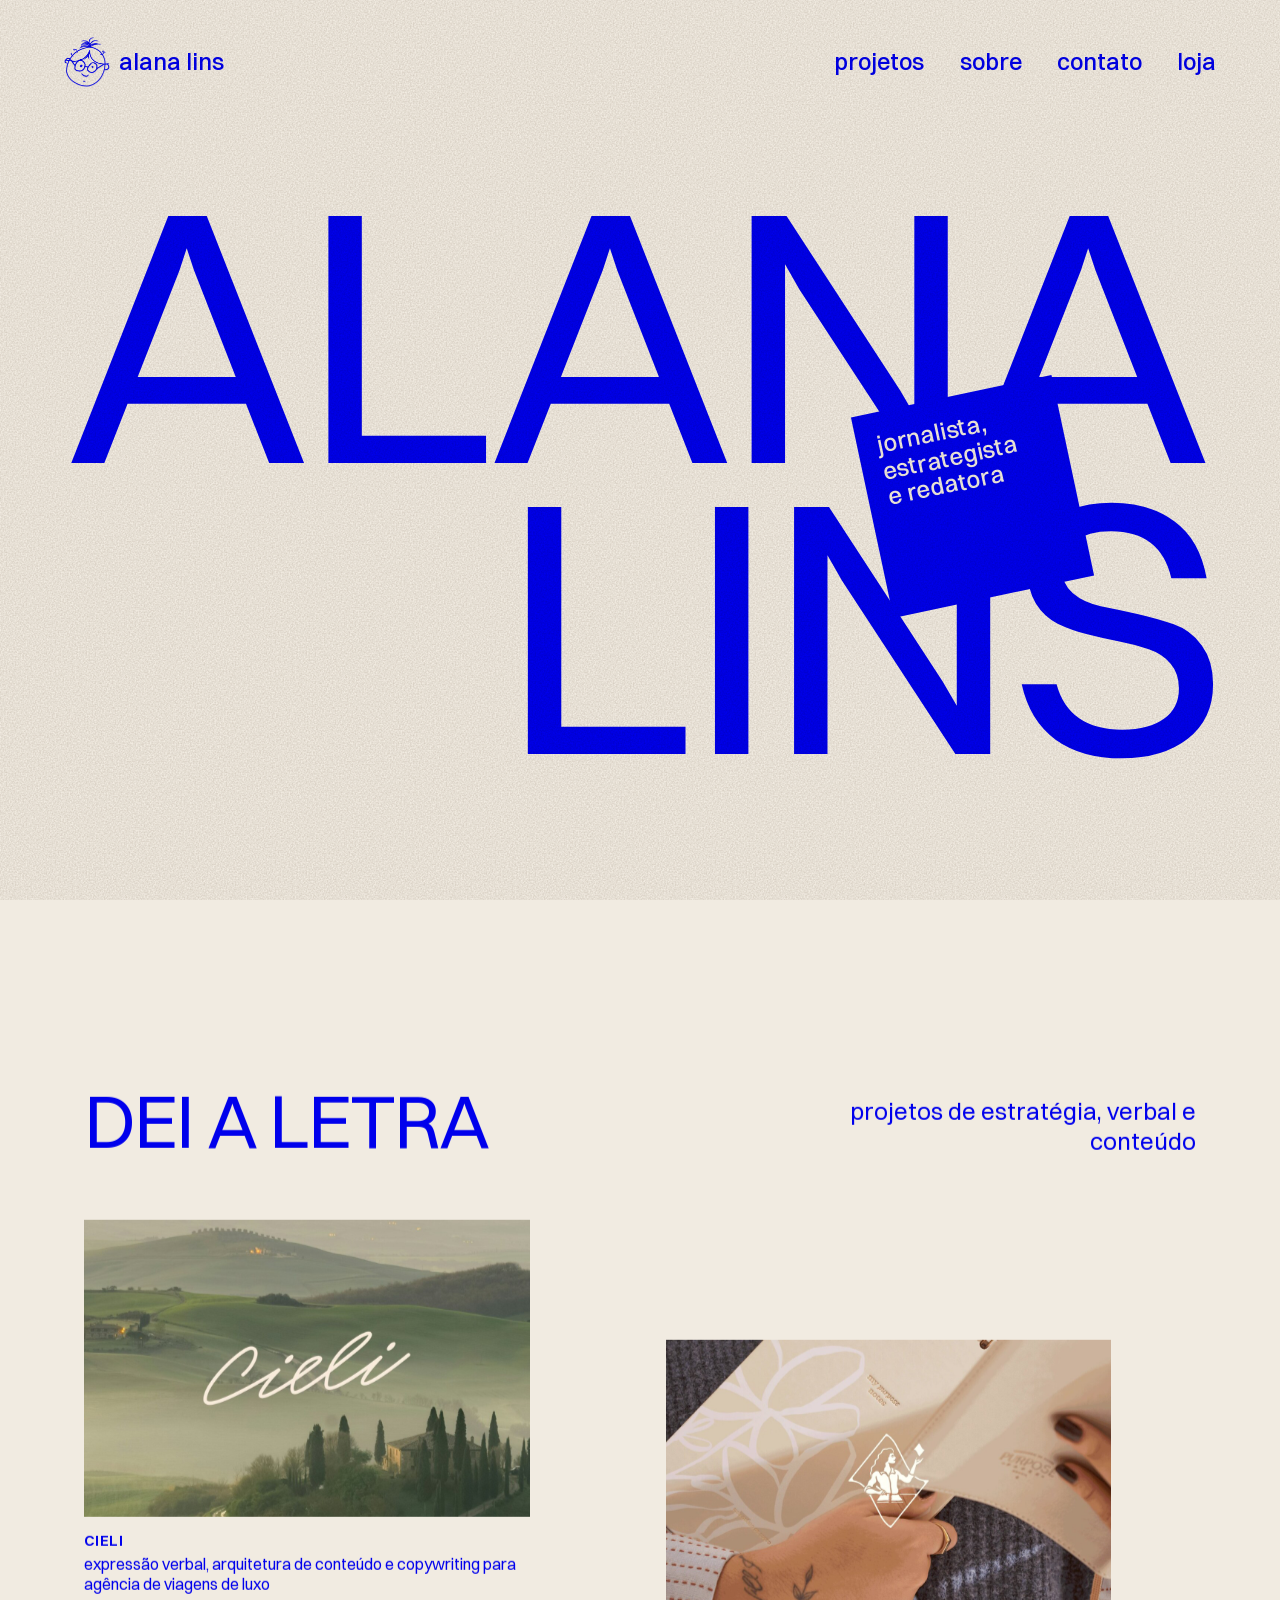
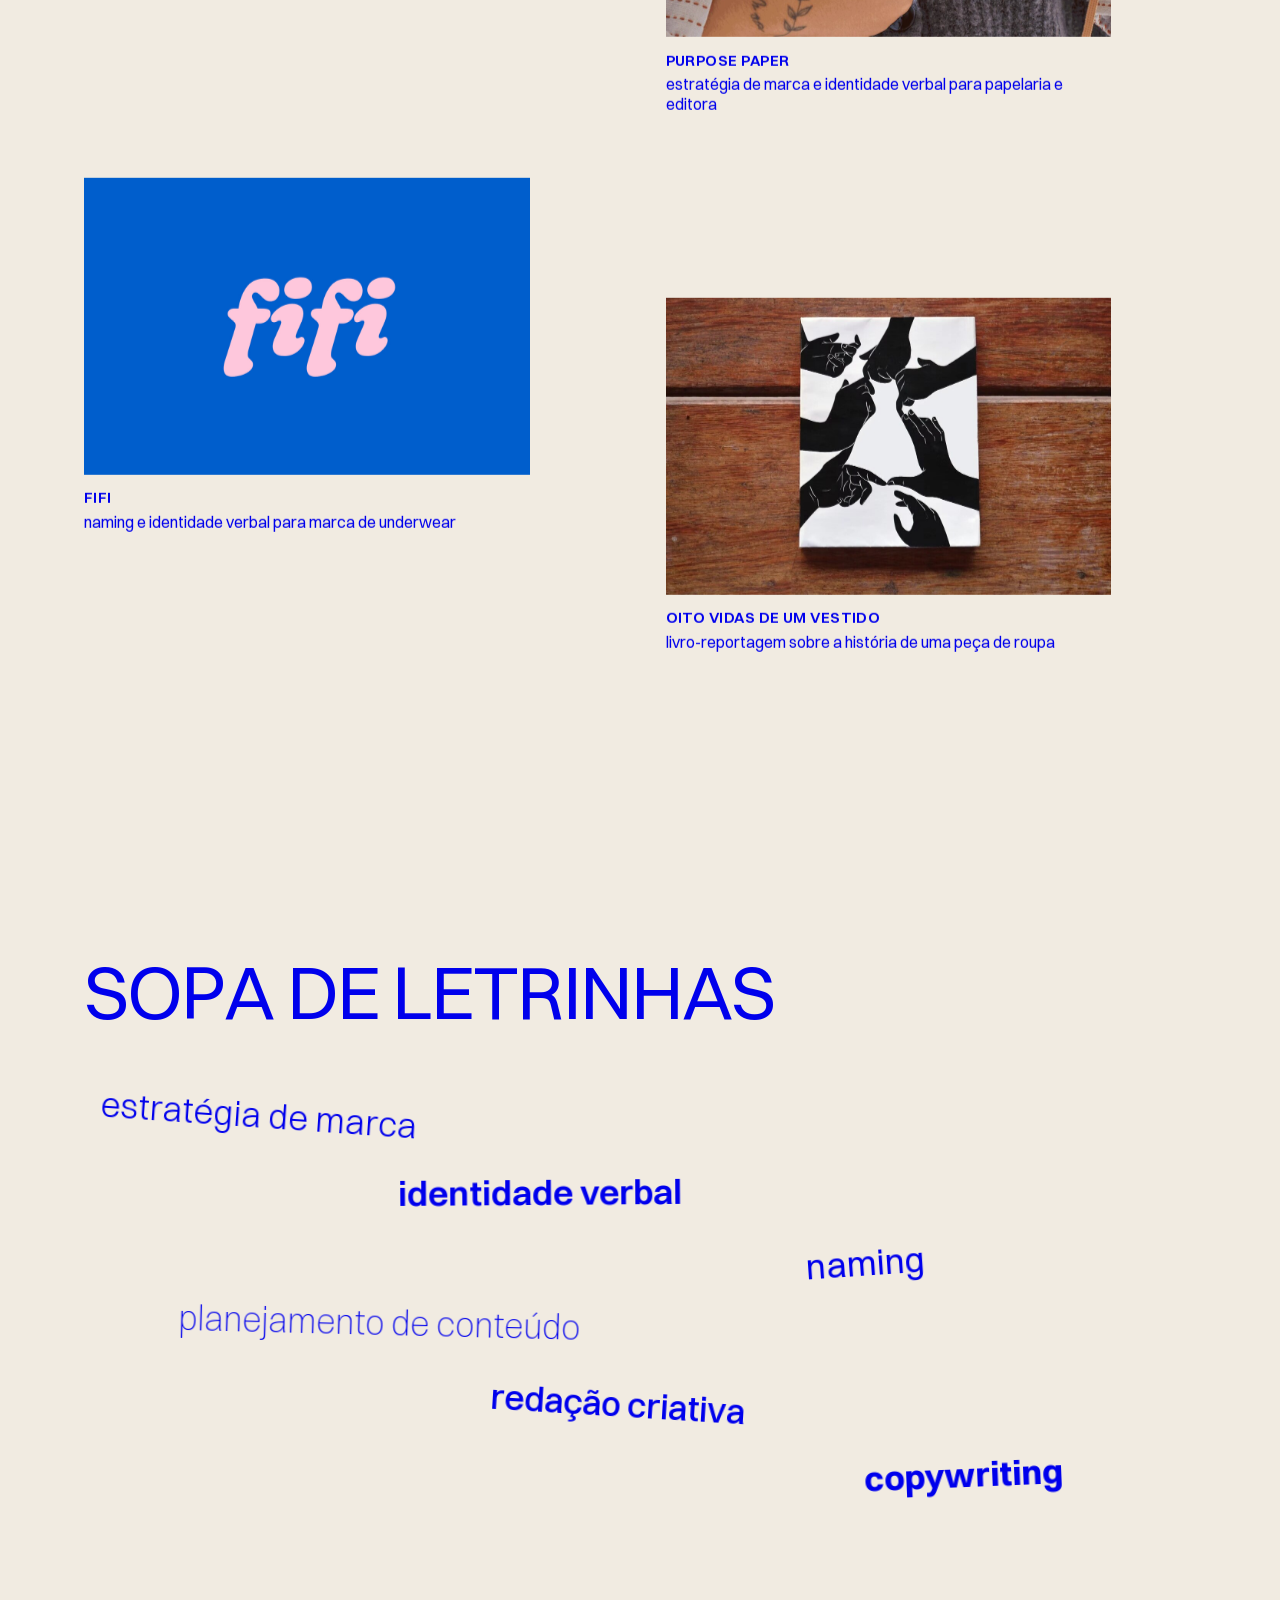
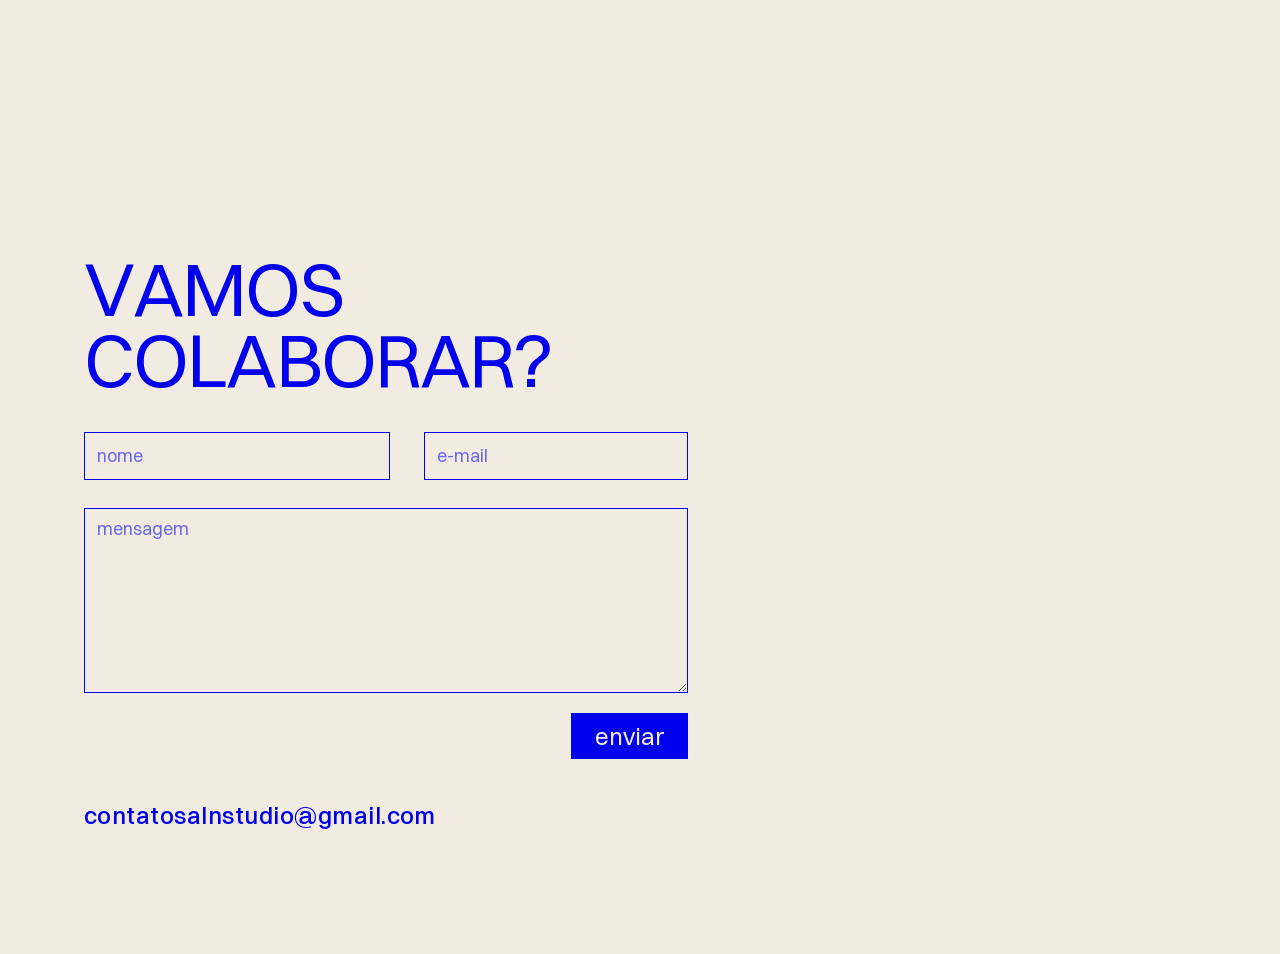
==== commit 18362a6c: "Oito vidas: texto da introdução entre aspas Co-Authored-By: Claude Opus 5.5 <noreply@anthropic.com> " ====
--- a/projeto.html
+++ b/projeto.html
@@ -6,7 +6,7 @@
   <title>Projeto — Alana Lins</title>
   <meta name="theme-color" content="#F1EBE1">
   <link rel="preload" href="assets/fonts/Switzer-400.woff2" as="font" type="font/woff2" crossorigin>
-  <link rel="stylesheet" href="css/style.css?v=2026110310">
+  <link rel="stylesheet" href="css/style.css?v=2026110311">
 </head>
 <body>
   <div class="grao" aria-hidden="true"></div>
@@ -31,9 +31,9 @@
     <nav class="projeto__navegacao micro" id="projeto-navegacao" aria-label="Outros projetos"></nav>
   </main>
 
-  <script src="js/conteudo.js?v=2026110310"></script>
-  <script src="js/main.js?v=2026110310"></script>
-  <script src="js/mesa.js?v=2026110310"></script>
-  <script src="js/lapis.js?v=2026110310"></script>
+  <script src="js/conteudo.js?v=2026110311"></script>
+  <script src="js/main.js?v=2026110311"></script>
+  <script src="js/mesa.js?v=2026110311"></script>
+  <script src="js/lapis.js?v=2026110311"></script>
 </body>
 </html>
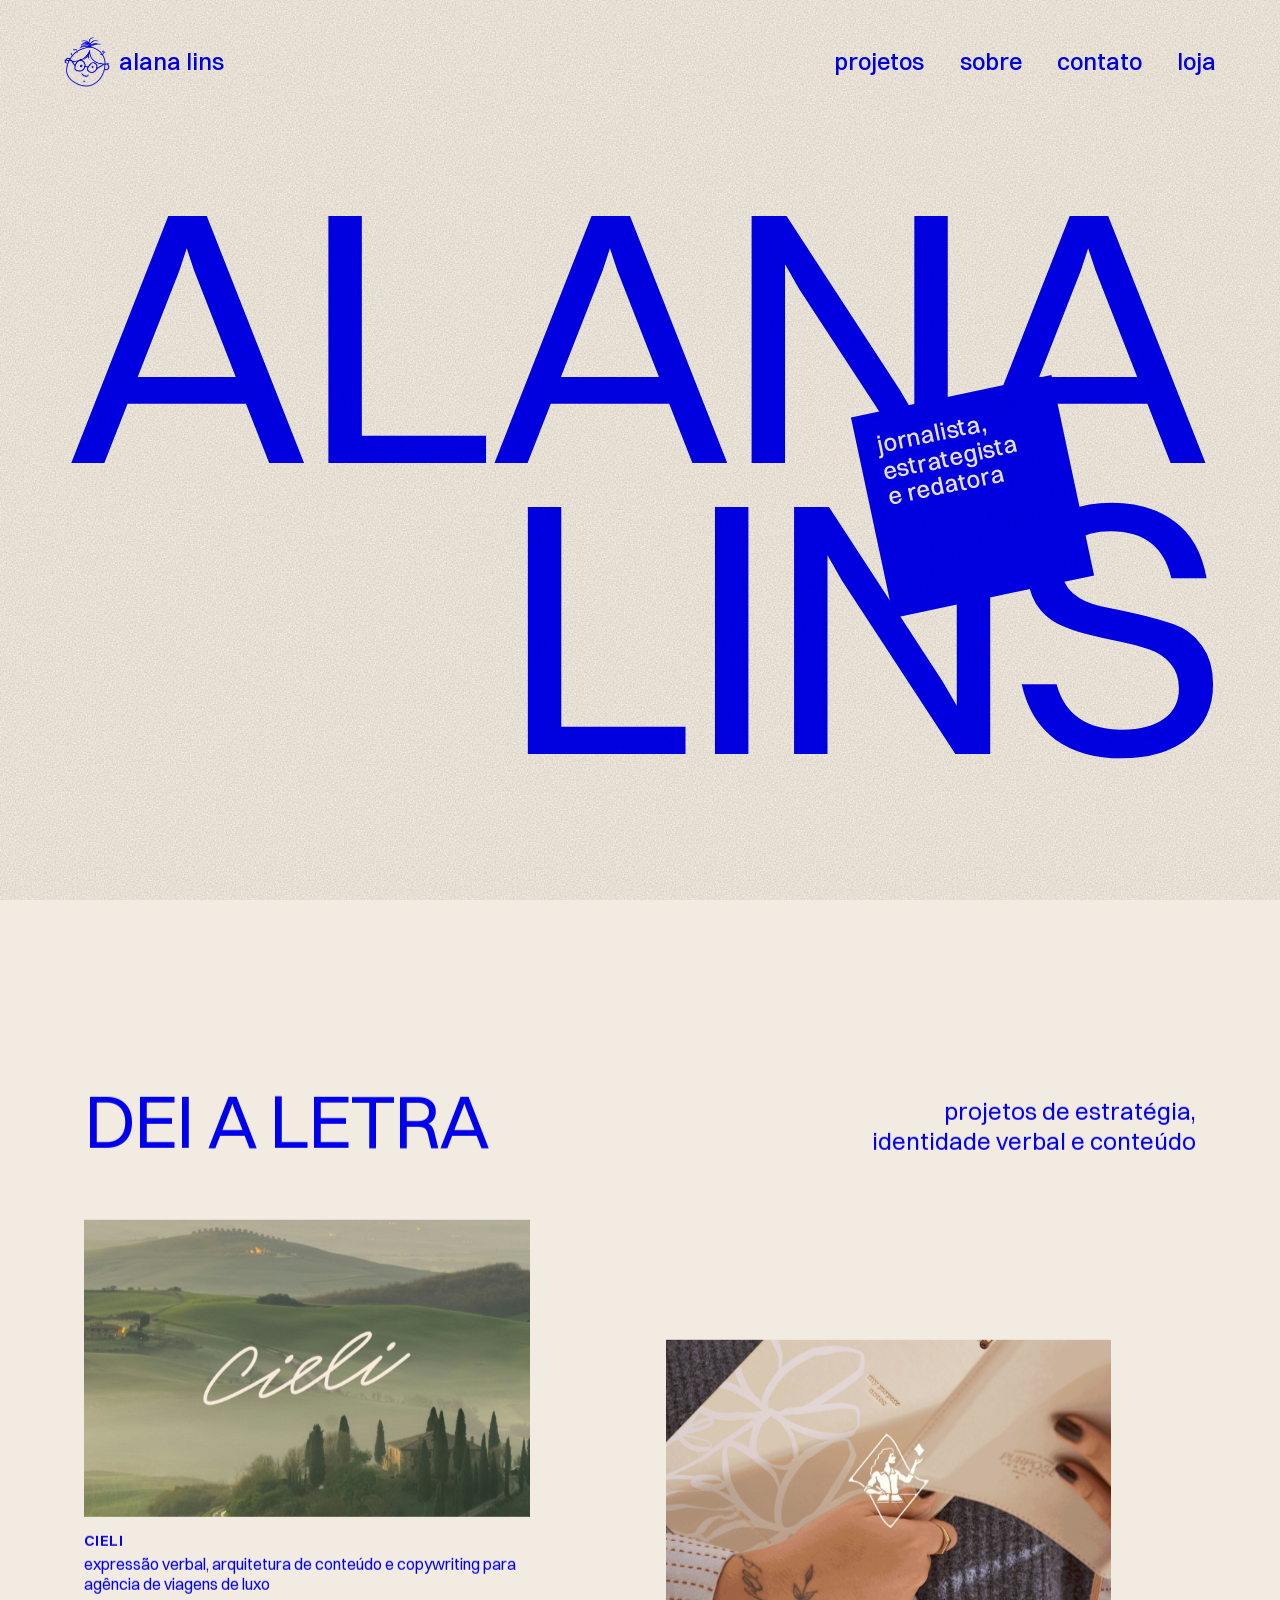
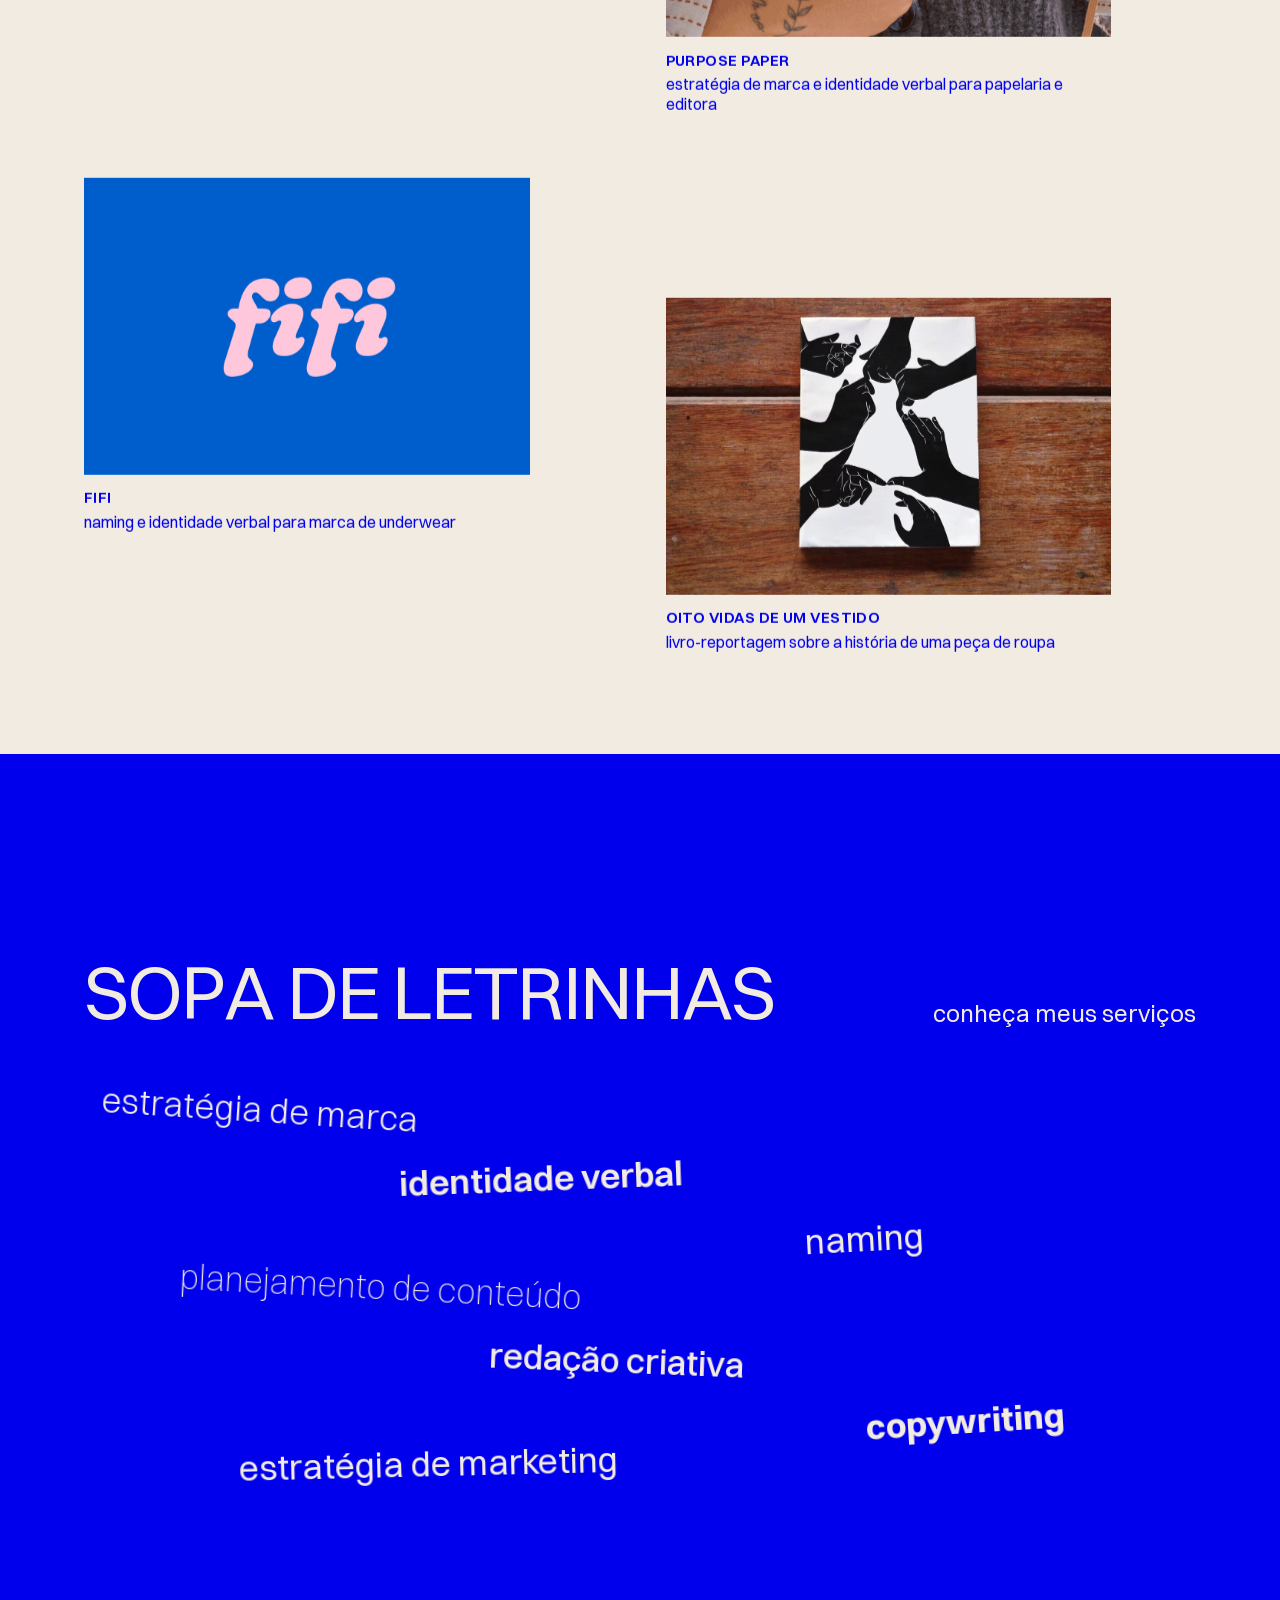
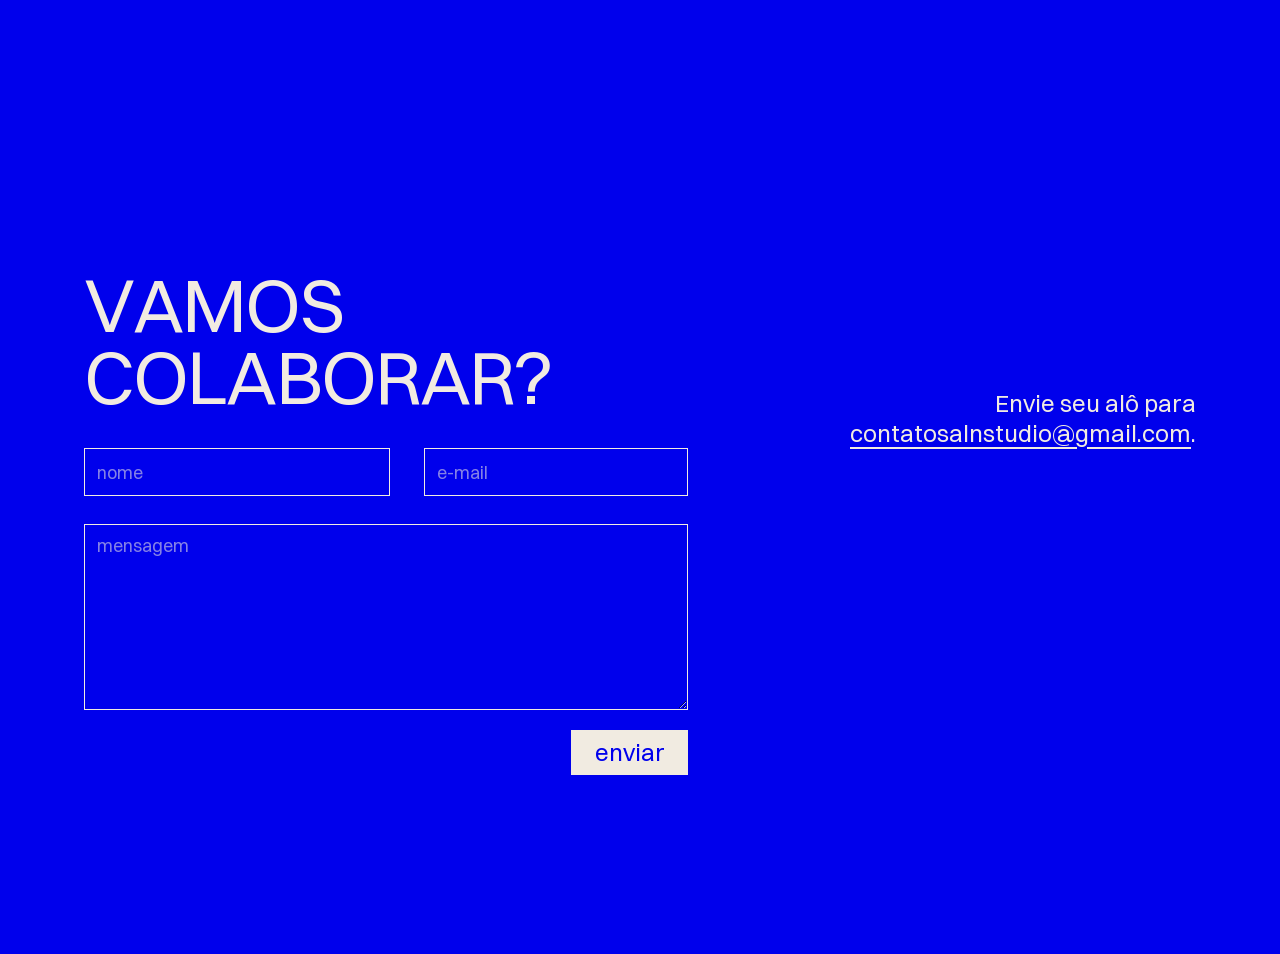
==== commit 5cda6f26: "Home: menu com risco de lápis, sopa e contato em azul, formulário pelo FormSubmit - Menu: sublinhado" ====
--- a/projeto.html
+++ b/projeto.html
@@ -6,7 +6,7 @@
   <title>Projeto — Alana Lins</title>
   <meta name="theme-color" content="#F1EBE1">
   <link rel="preload" href="assets/fonts/Switzer-400.woff2" as="font" type="font/woff2" crossorigin>
-  <link rel="stylesheet" href="css/style.css?v=2026110311">
+  <link rel="stylesheet" href="css/style.css?v=2026110312">
 </head>
 <body>
   <div class="grao" aria-hidden="true"></div>
@@ -16,7 +16,7 @@
       <a href="index.html#projetos">projetos</a>
       <a href="index.html#sobre">sobre</a>
       <a href="index.html#contato">contato</a>
-      <a href="#" data-loja target="_blank" rel="noopener">loja</a>
+      <a href="#" data-loja>loja</a>
     </nav>
   </header>
   <main class="secao projeto" id="projeto">
@@ -31,9 +31,19 @@
     <nav class="projeto__navegacao micro" id="projeto-navegacao" aria-label="Outros projetos"></nav>
   </main>
 
-  <script src="js/conteudo.js?v=2026110311"></script>
-  <script src="js/main.js?v=2026110311"></script>
-  <script src="js/mesa.js?v=2026110311"></script>
-  <script src="js/lapis.js?v=2026110311"></script>
+  <!-- Filtro de grafite para o risco de lápis do menu -->
+  <svg width="0" height="0" style="position:absolute" aria-hidden="true" focusable="false">
+    <filter id="grafite" x="-5%" y="-60%" width="110%" height="220%">
+      <feTurbulence type="fractalNoise" baseFrequency="0.9" numOctaves="2" seed="4" result="ruido"/>
+      <feDisplacementMap in="SourceGraphic" in2="ruido" scale="1.6" xChannelSelector="R" yChannelSelector="G" result="tremido"/>
+      <feColorMatrix in="ruido" type="matrix" values="0 0 0 0 0  0 0 0 0 0  0 0 0 0 0  0 0 0 -0.9 1.35" result="graos"/>
+      <feComposite in="tremido" in2="graos" operator="in"/>
+    </filter>
+  </svg>
+
+  <script src="js/conteudo.js?v=2026110312"></script>
+  <script src="js/main.js?v=2026110312"></script>
+  <script src="js/mesa.js?v=2026110312"></script>
+  <script src="js/lapis.js?v=2026110312"></script>
 </body>
 </html>
--- a/css/style.css
+++ b/css/style.css
@@ -171,7 +171,27 @@
 }
 .menu nav { display: flex; gap: clamp(0.9rem, 3vw, 2.2rem); }
 .menu a { text-decoration: none; white-space: nowrap; }
-.menu a:hover { text-decoration: underline; text-underline-offset: 0.2em; }
+.menu nav a { position: relative; }
+.menu nav a .risco { bottom: -0.4em; height: 0.55em; }
+.menu nav a:focus-visible { outline: none; }
+/* "em breve" da loja, logo abaixo do link */
+.menu__aviso {
+  position: absolute;
+  top: calc(100% + 0.7em);
+  right: 0;
+  padding: 0.3em 0.6em;
+  font-size: 0.8125rem;
+  font-weight: 500;
+  letter-spacing: 0.04em;
+  white-space: nowrap;
+  color: var(--cru);
+  background: var(--azul);
+  opacity: 0;
+  transform: translateY(-4px);
+  pointer-events: none;
+  transition: opacity 0.25s, transform 0.25s;
+}
+.menu__aviso--visivel { opacity: 1; transform: none; }
 
 /* assinatura: a bonequinha ao lado de "alana lins", na cor do texto */
 .menu__marca { display: inline-flex; align-items: center; gap: 0.4em; }
@@ -335,11 +355,17 @@
 .risco path:first-child { stroke-width: 3.4px; transition-delay: 0.32s; }
 .risco path + path { stroke-width: 1.6px; opacity: 0.6; transition-delay: 0s; }
 .card a:hover .risco path,
-.card a:focus-visible .risco path { clip-path: inset(0 0 0 0); }
+.card a:focus-visible .risco path,
+.menu nav a:hover .risco path,
+.menu nav a:focus-visible .risco path { clip-path: inset(0 0 0 0); }
 .card a:hover .risco path:first-child,
-.card a:focus-visible .risco path:first-child { transition-delay: 0s; }
+.card a:focus-visible .risco path:first-child,
+.menu nav a:hover .risco path:first-child,
+.menu nav a:focus-visible .risco path:first-child { transition-delay: 0s; }
 .card a:hover .risco path + path,
-.card a:focus-visible .risco path + path { transition-delay: 0.32s; }
+.card a:focus-visible .risco path + path,
+.menu nav a:hover .risco path + path,
+.menu nav a:focus-visible .risco path + path { transition-delay: 0.32s; }
 
 /* Sobre: folha azul que abre por cima da página */
 html.travado { overflow: hidden; }
@@ -526,6 +552,21 @@
 }
 .sopa__descricao--visivel { opacity: 1; visibility: visible; pointer-events: auto; }
 .sopa__letra { z-index: 1; }
+
+/* Da sopa de letrinhas em diante: papel azul, letras cru */
+.secao.tema-azul { background: var(--azul); color: var(--cru); }
+/* o azul continua por baixo da seção seguinte enquanto ela sobe (sem faixa cru entre elas) */
+.secao.tema-azul + .secao.tema-azul { box-shadow: 0 0 0 0 transparent; }
+.servicos.tema-azul { box-shadow: 0 90px 0 0 var(--azul); }
+.tema-azul ::selection { background: var(--cru); color: var(--azul); }
+.tema-azul .form input,
+.tema-azul .form textarea { border-color: var(--cru); }
+.tema-azul .form input:focus,
+.tema-azul .form textarea:focus { box-shadow: inset 0 0 0 1px var(--cru); }
+.tema-azul .botao { color: var(--azul); background: var(--cru); border-color: var(--cru); }
+.tema-azul .botao:hover { color: var(--cru); background: transparent; }
+.tema-azul :focus-visible { outline-color: var(--cru); }
+.contato .subtitulo a { text-underline-offset: 0.2em; }
 
 /* Contato */
 .contato .titulo { margin-bottom: 2.25rem; }
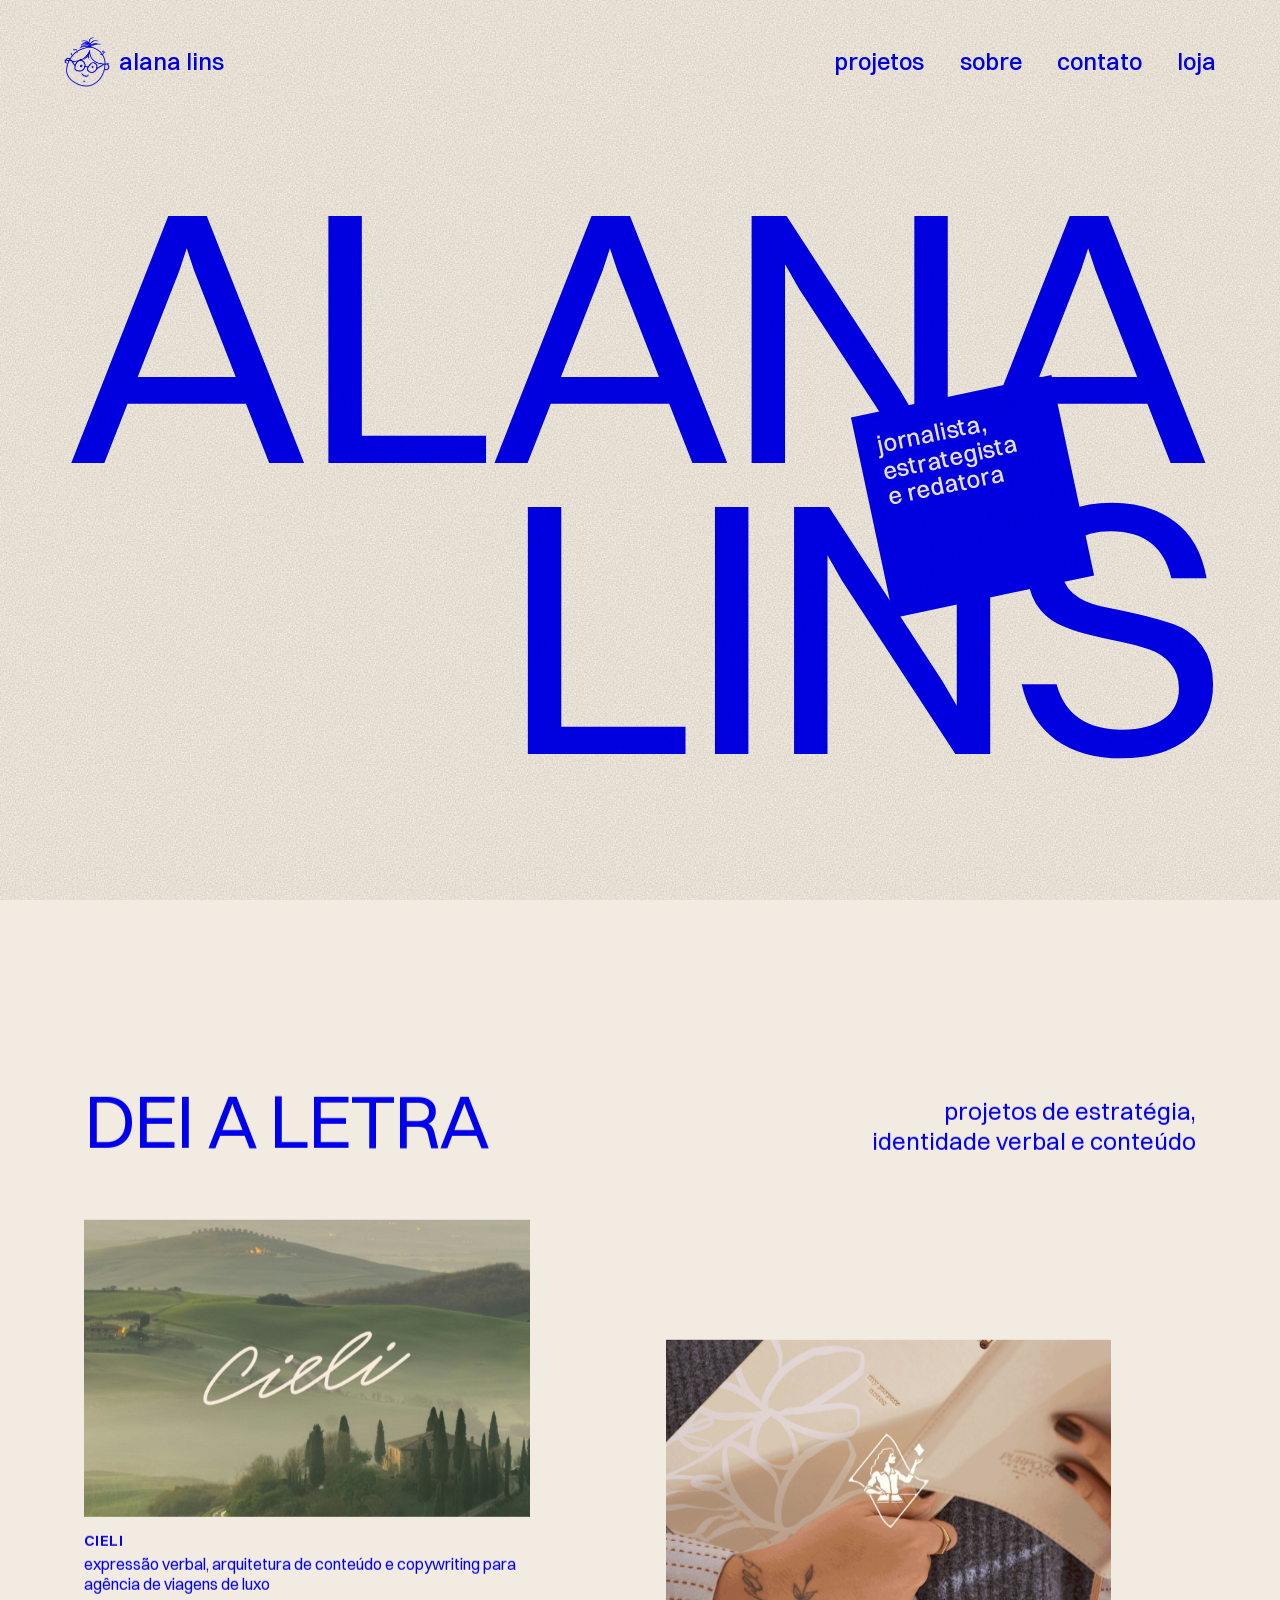
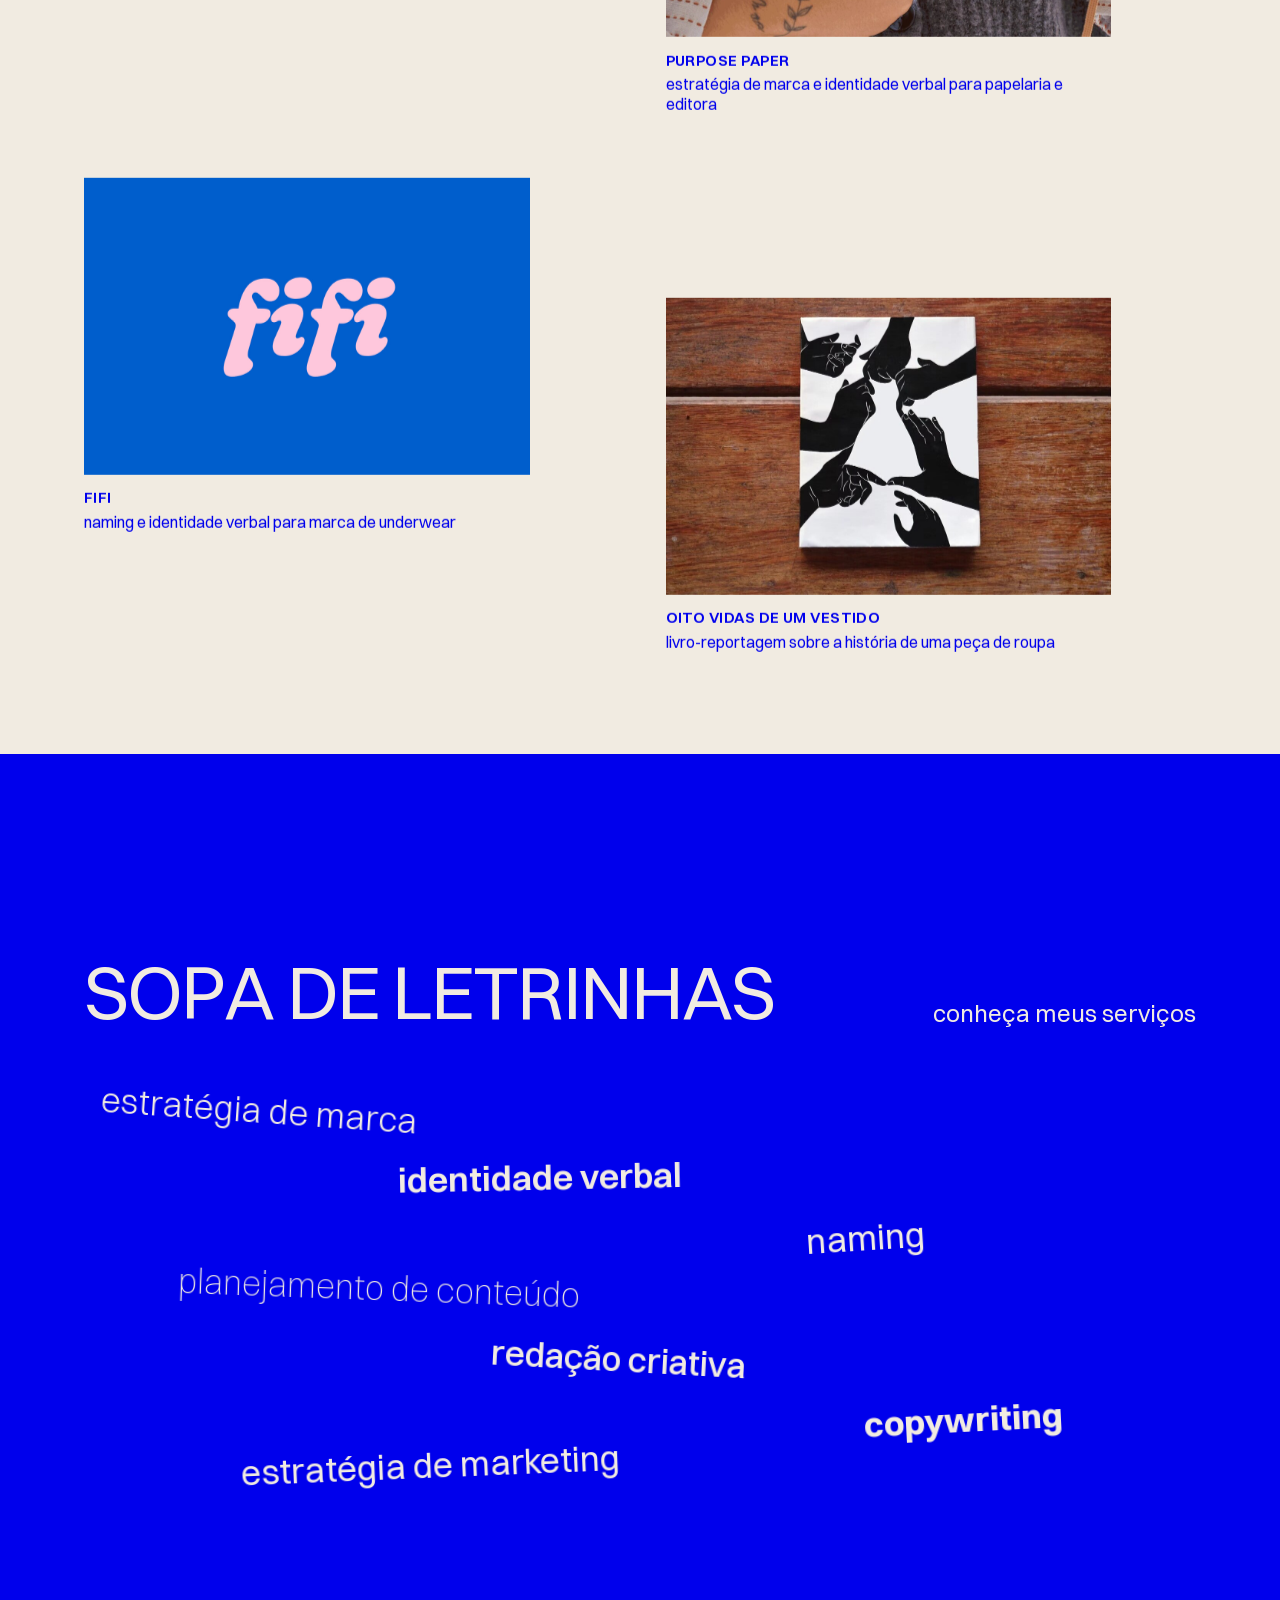
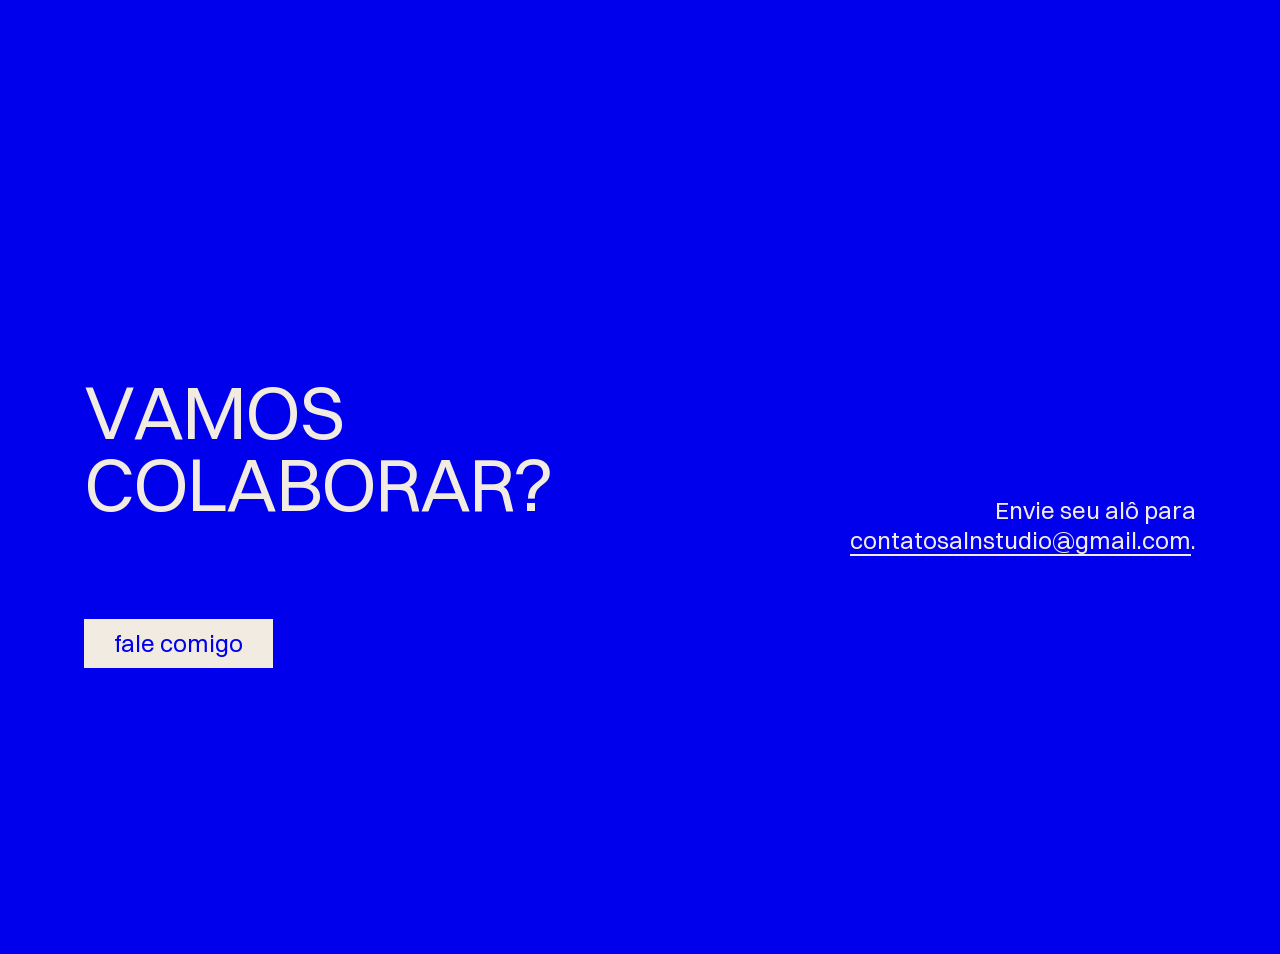
==== commit e6631951: "Celular: rabisco na horizontal trava a página; contato vira botão de e-mail - Contato: o formulário " ====
--- a/projeto.html
+++ b/projeto.html
@@ -6,7 +6,7 @@
   <title>Projeto — Alana Lins</title>
   <meta name="theme-color" content="#F1EBE1">
   <link rel="preload" href="assets/fonts/Switzer-400.woff2" as="font" type="font/woff2" crossorigin>
-  <link rel="stylesheet" href="css/style.css?v=2026110312">
+  <link rel="stylesheet" href="css/style.css?v=2026110313">
 </head>
 <body>
   <div class="grao" aria-hidden="true"></div>
@@ -41,9 +41,9 @@
     </filter>
   </svg>
 
-  <script src="js/conteudo.js?v=2026110312"></script>
-  <script src="js/main.js?v=2026110312"></script>
-  <script src="js/mesa.js?v=2026110312"></script>
-  <script src="js/lapis.js?v=2026110312"></script>
+  <script src="js/conteudo.js?v=2026110313"></script>
+  <script src="js/main.js?v=2026110313"></script>
+  <script src="js/mesa.js?v=2026110313"></script>
+  <script src="js/lapis.js?v=2026110313"></script>
 </body>
 </html>
--- a/css/style.css
+++ b/css/style.css
@@ -567,6 +567,8 @@
 .tema-azul .botao:hover { color: var(--cru); background: transparent; }
 .tema-azul :focus-visible { outline-color: var(--cru); }
 .contato .subtitulo a { text-underline-offset: 0.2em; }
+.contato__acao { width: 100%; max-width: var(--largura); margin-top: clamp(2.5rem, 6vw, 4rem); }
+.contato__acao .botao { display: inline-block; margin-left: 0; padding: 0.55rem 1.8rem; text-decoration: none; }
 
 /* Contato */
 .contato .titulo { margin-bottom: 2.25rem; }
@@ -1384,12 +1386,12 @@
 .pilha .projeto--mesa .cab { grid-template-columns: 1fr; }
 .pilha .mesa { height: auto !important; display: flex; flex-direction: column; align-items: center; padding: 1rem 0 2rem; }
 .pilha .acoes { display: none; }
-.pilha .folha { position: relative; width: 100% !important; max-width: 34rem; aspect-ratio: auto !important; transform: none !important; margin-top: -1.25rem; cursor: auto; user-select: text; -webkit-user-select: text; touch-action: auto; z-index: auto !important; transition: none; }
+.pilha .folha { position: relative; width: 100% !important; max-width: 34rem; aspect-ratio: auto !important; transform: none !important; margin-top: 1.25rem; cursor: auto; user-select: text; -webkit-user-select: text; touch-action: auto; z-index: auto !important; transition: none; }
 .pilha .folha:nth-child(odd) { rotate: -1.2deg; }
 .pilha .folha:nth-child(even) { rotate: 1deg; }
 .pilha .f-foto { aspect-ratio: var(--ar) !important; }
 .pilha .f-achados { width: 82% !important; align-self: flex-end; margin-top: 0.75rem; }
-.pilha .pad { padding: 1.25rem 1.25rem 2.25rem; gap: 1rem; }
+.pilha .pad { padding: 1.25rem 1.25rem 1.5rem; gap: 1rem; }
 .pilha .meta { font-size: 0.75rem; }
 .pilha .corrido { font-size: 1rem !important; }
 .pilha .corrido--duas { columns: 1; }
@@ -1431,7 +1433,8 @@
 .pilha .creditos { font-size: 1rem; gap: 0.4rem 1rem; }
 .pilha .creditos dt { font-size: 0.6875rem; }
 .pilha .proximo { font-size: 1.1rem; padding-top: 0.7rem; }
-.pilha .ampliar { top: 0.75rem; bottom: auto; }
+.pilha .ampliar { top: 0.6rem; bottom: auto; right: 0.6rem; width: 1.55rem; height: 1.55rem; font-size: 0.8rem; border-color: rgba(0, 0, 236, 0.35); background: rgba(251, 247, 239, 0.75); }
+.pilha .folha:hover .ampliar, .pilha .heroi .ampliar, .pilha .folha .ampliar { opacity: 0.85; }
 .pilha .heroi { transform: rotate(-0.8deg); }
 .pilha .duas { grid-template-columns: 1fr; gap: 0.8em; }
 .pilha .destaque-in { font-size: 1.5rem; }
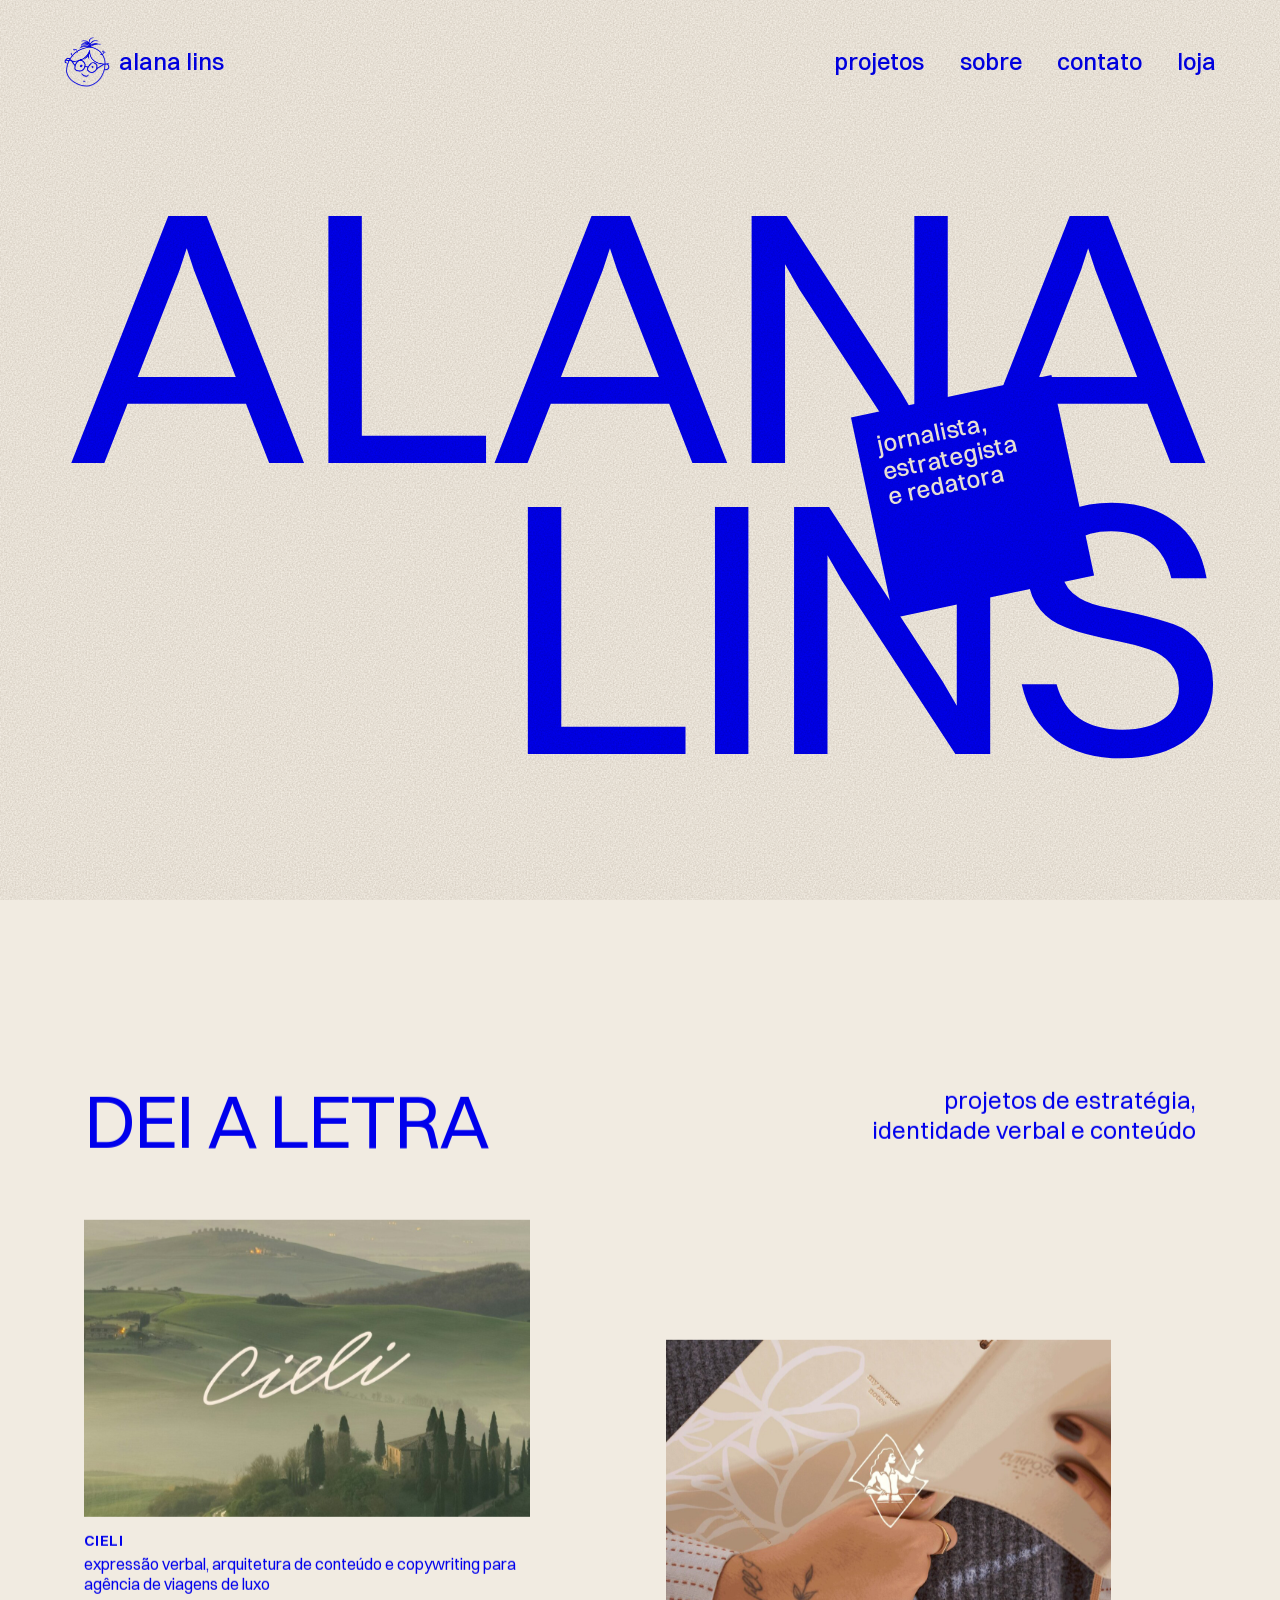
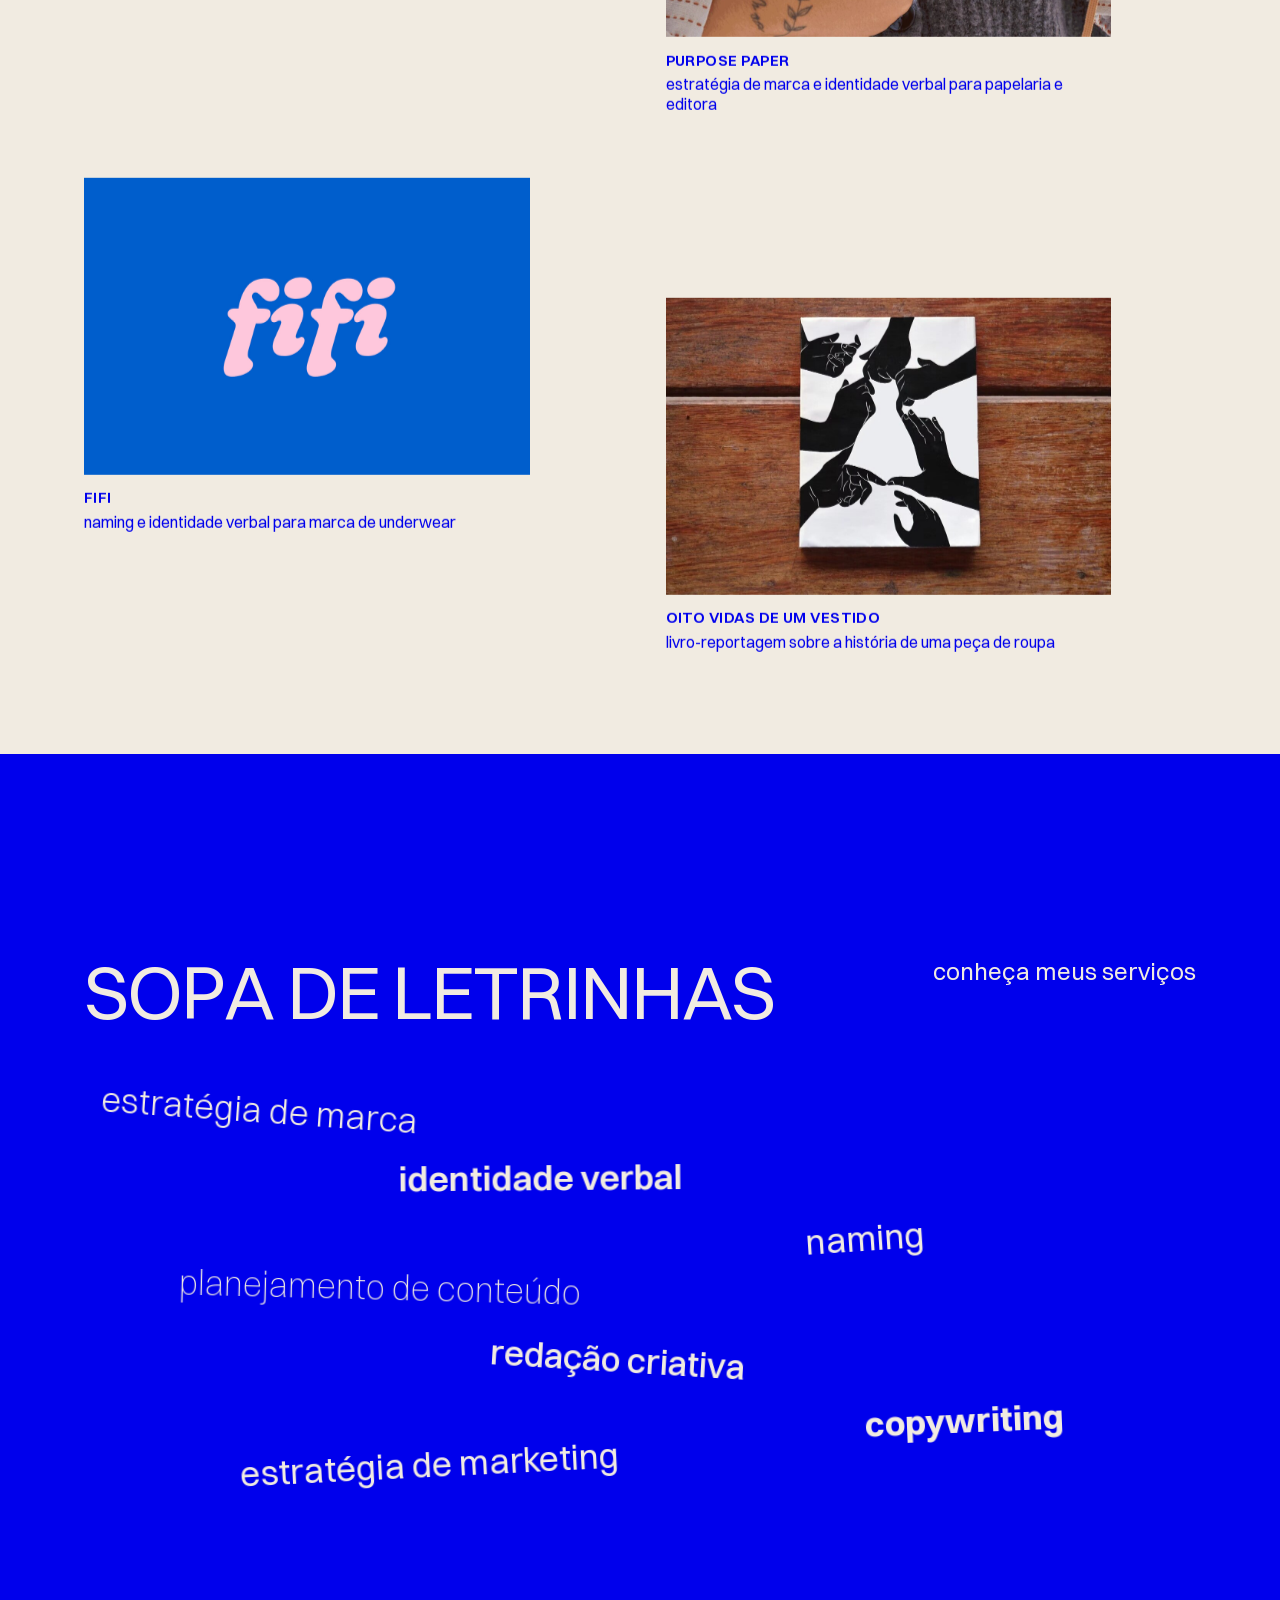
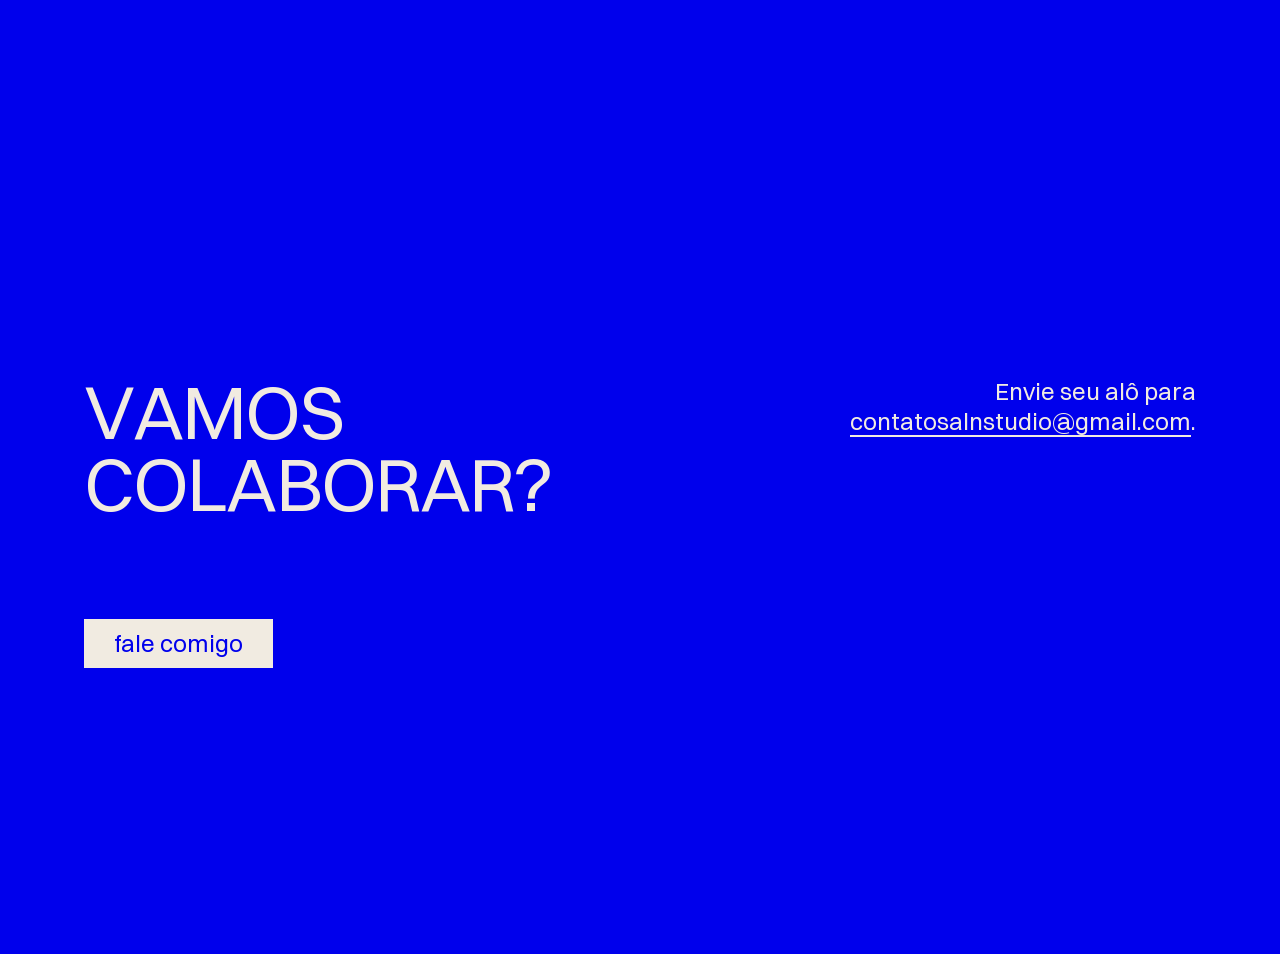
==== commit a3bd092e: "Subtítulos alinhados ao topo do título; bonequinha da abertura menor Co-Authored-By: Claude Opus 5.5" ====
--- a/projeto.html
+++ b/projeto.html
@@ -6,7 +6,7 @@
   <title>Projeto — Alana Lins</title>
   <meta name="theme-color" content="#F1EBE1">
   <link rel="preload" href="assets/fonts/Switzer-400.woff2" as="font" type="font/woff2" crossorigin>
-  <link rel="stylesheet" href="css/style.css?v=2026110313">
+  <link rel="stylesheet" href="css/style.css?v=2026110314">
 </head>
 <body>
   <div class="grao" aria-hidden="true"></div>
@@ -41,9 +41,9 @@
     </filter>
   </svg>
 
-  <script src="js/conteudo.js?v=2026110313"></script>
-  <script src="js/main.js?v=2026110313"></script>
-  <script src="js/mesa.js?v=2026110313"></script>
-  <script src="js/lapis.js?v=2026110313"></script>
+  <script src="js/conteudo.js?v=2026110314"></script>
+  <script src="js/main.js?v=2026110314"></script>
+  <script src="js/mesa.js?v=2026110314"></script>
+  <script src="js/lapis.js?v=2026110314"></script>
 </body>
 </html>
--- a/css/style.css
+++ b/css/style.css
@@ -138,7 +138,7 @@
   display: grid;
   grid-template-columns: 1fr minmax(0, 22rem);
   gap: 1rem 2rem;
-  align-items: end;
+  align-items: start; /* subtítulo alinhado ao topo do título */
 }
 .cab .subtitulo { text-align: right; }
 
@@ -1079,6 +1079,7 @@
   max-width: 88rem;
   grid-template-columns: minmax(0, 1fr) auto;
   gap: 1.5rem 3rem;
+  align-items: end; /* a ficha continua alinhada à base do título */
 }
 .projeto--mesa .titulo {
   font-size: clamp(3.25rem, 1rem + 9vw, 9.5rem);
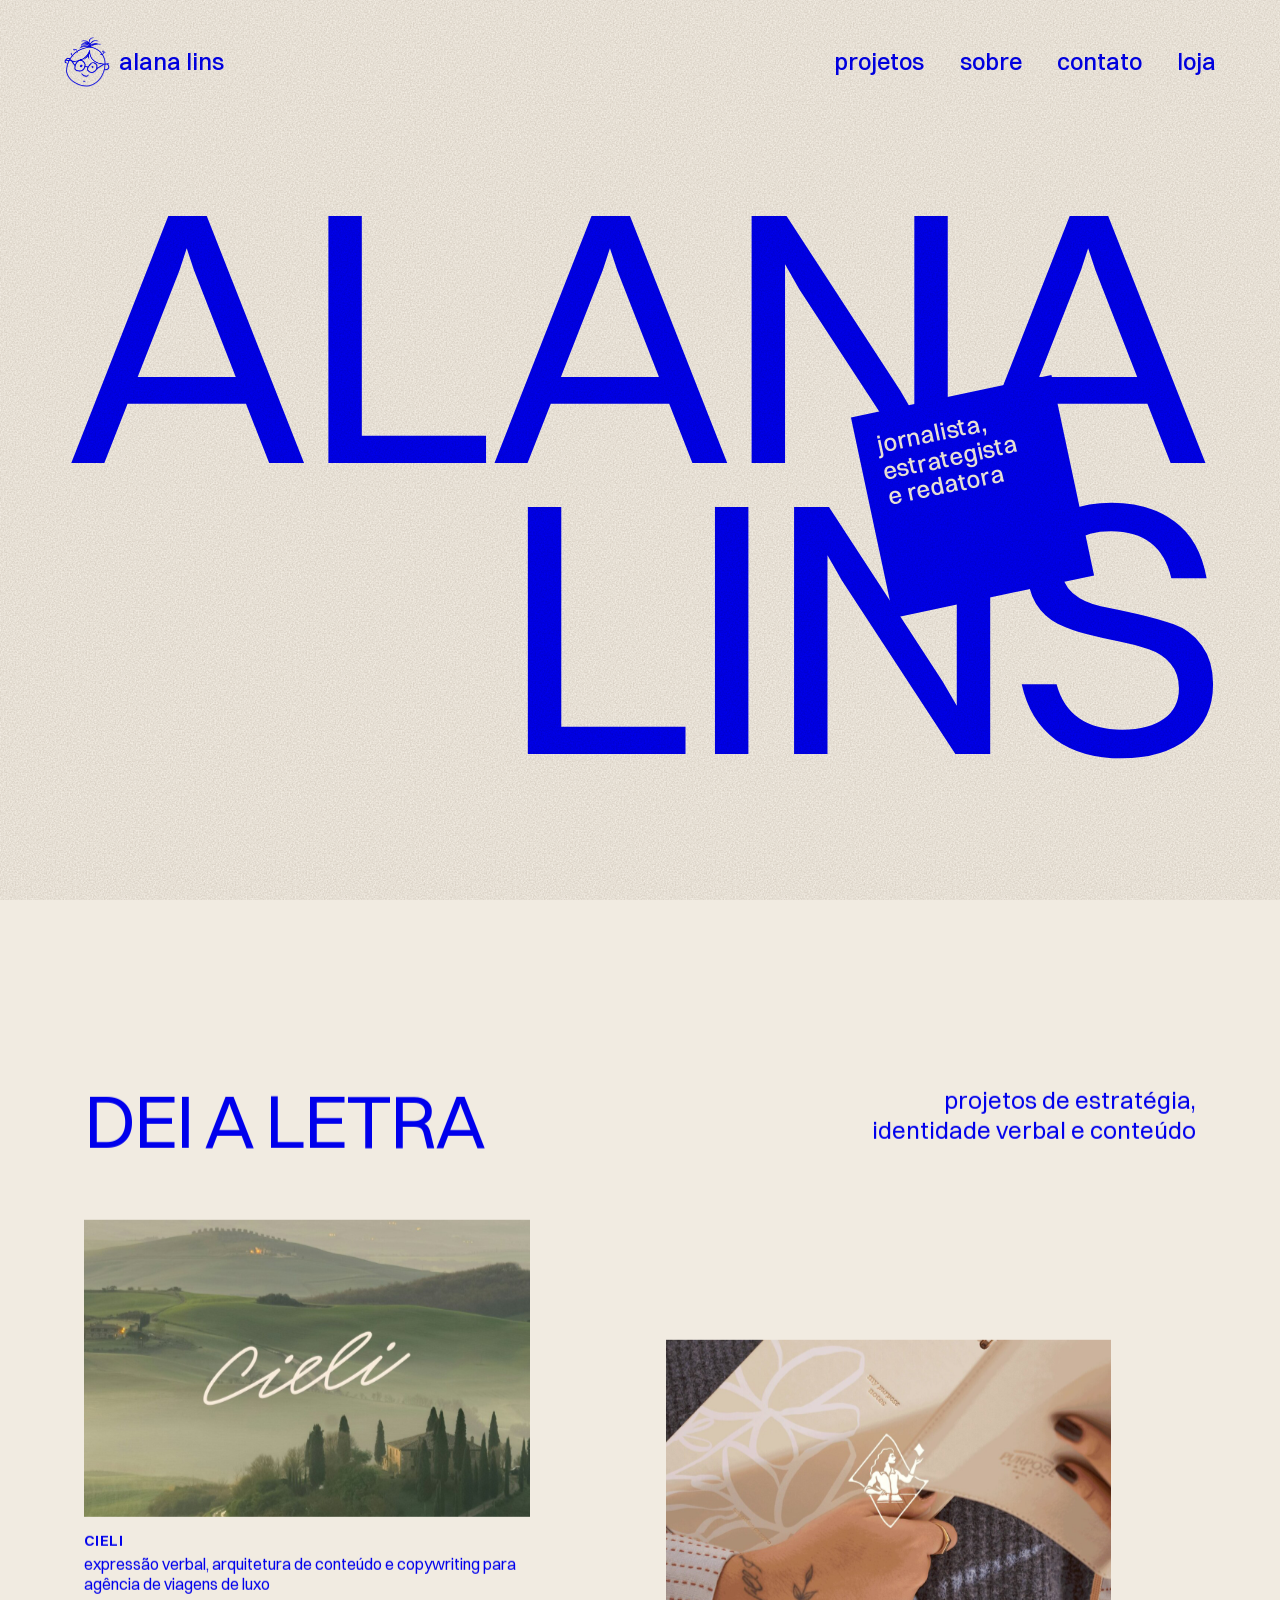
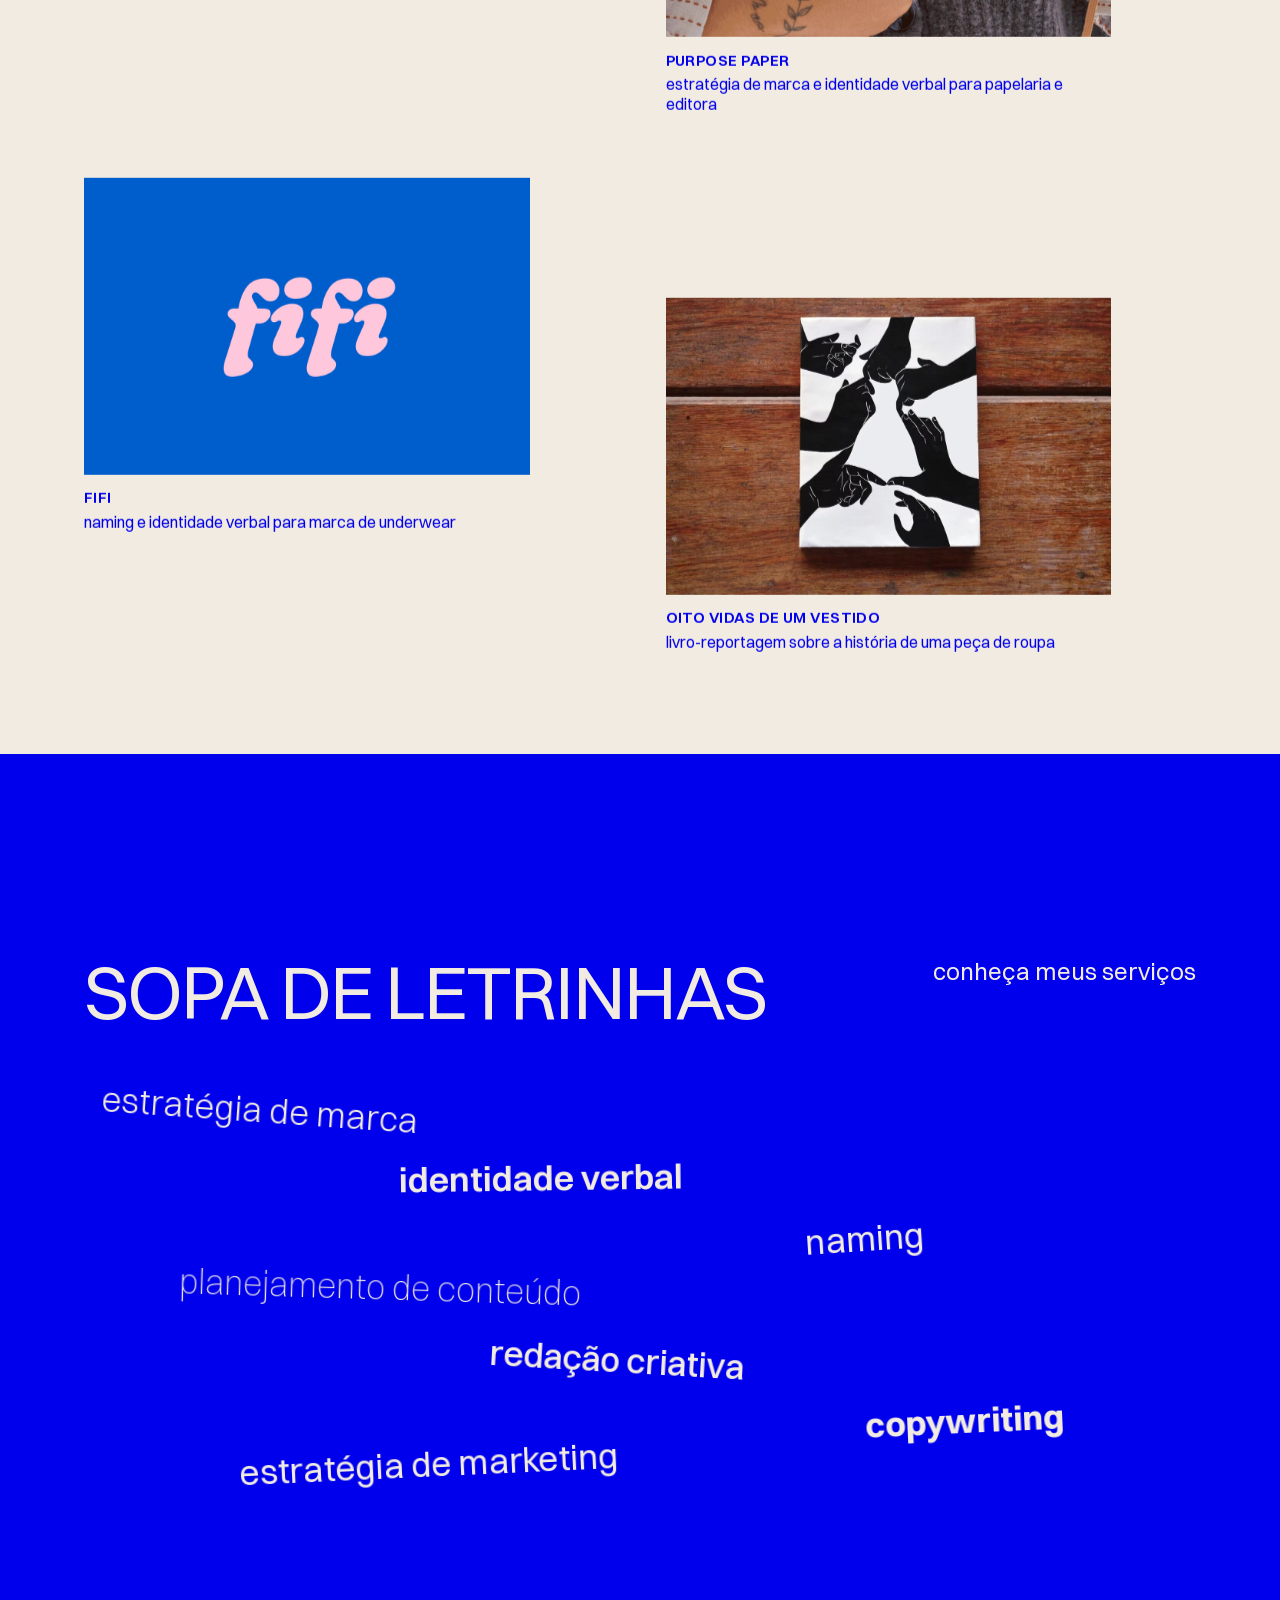
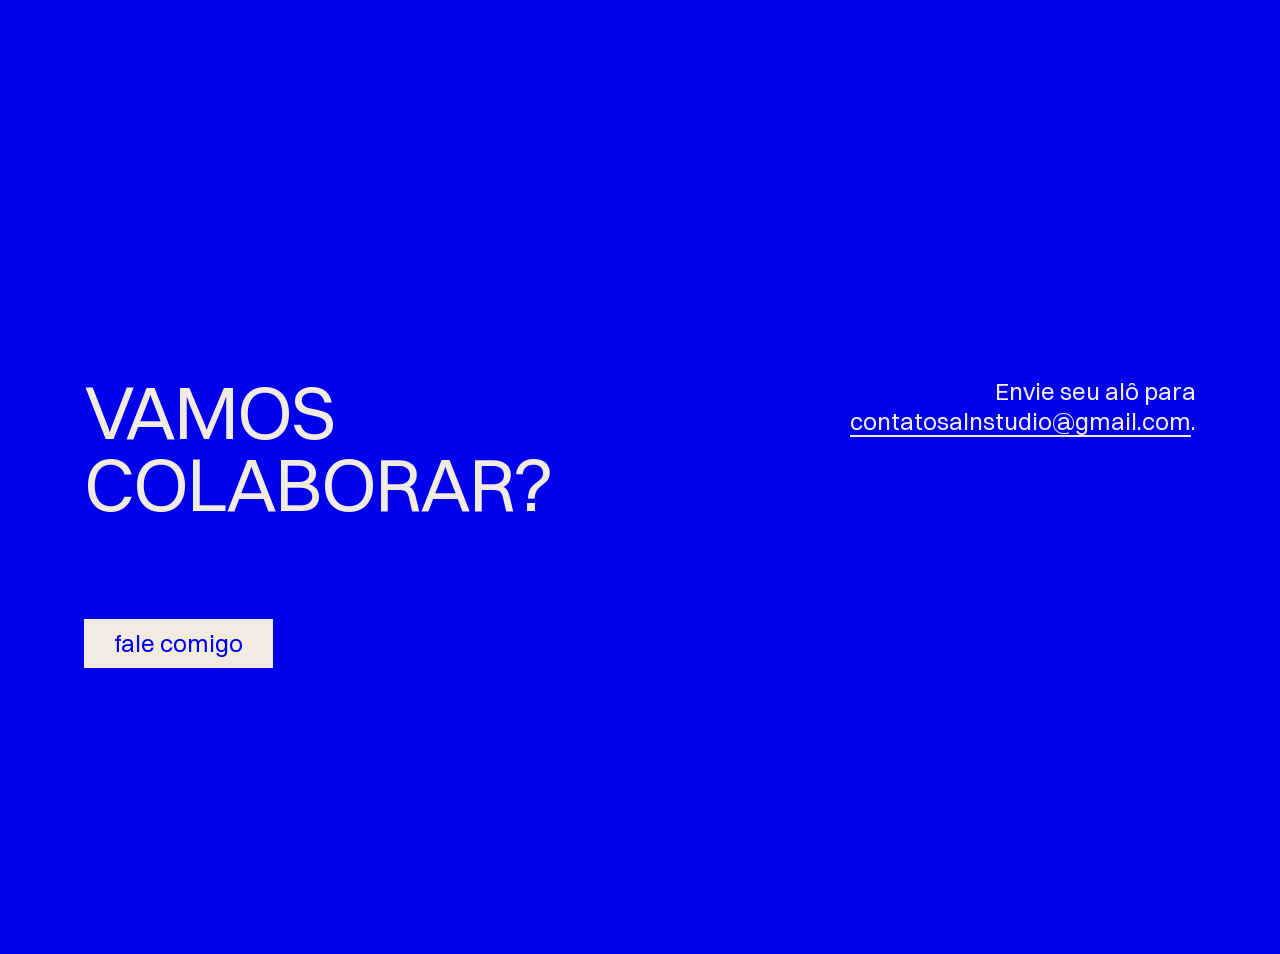
==== commit 0663e401: "Abertura com a bonequinha inteira balançando; títulos de seção só em caixa alta - Abertura: sem o lá" ====
--- a/projeto.html
+++ b/projeto.html
@@ -6,7 +6,7 @@
   <title>Projeto — Alana Lins</title>
   <meta name="theme-color" content="#F1EBE1">
   <link rel="preload" href="assets/fonts/Switzer-400.woff2" as="font" type="font/woff2" crossorigin>
-  <link rel="stylesheet" href="css/style.css?v=2026110314">
+  <link rel="stylesheet" href="css/style.css?v=2026110315">
 </head>
 <body>
   <div class="grao" aria-hidden="true"></div>
@@ -41,9 +41,9 @@
     </filter>
   </svg>
 
-  <script src="js/conteudo.js?v=2026110314"></script>
-  <script src="js/main.js?v=2026110314"></script>
-  <script src="js/mesa.js?v=2026110314"></script>
-  <script src="js/lapis.js?v=2026110314"></script>
+  <script src="js/conteudo.js?v=2026110315"></script>
+  <script src="js/main.js?v=2026110315"></script>
+  <script src="js/mesa.js?v=2026110315"></script>
+  <script src="js/lapis.js?v=2026110315"></script>
 </body>
 </html>
--- a/css/style.css
+++ b/css/style.css
@@ -941,10 +941,10 @@
 .bloco--botao { text-align: center; }
 .bloco--botao .botao { display: inline-block; margin-left: 0; text-decoration: none; }
 
-/* ===================== Abertura com o lápis =====================
+/* ===================== Abertura com a bonequinha =====================
    Uma folha do mesmo papel cobre a tela (a textura .grao fica por cima dela
-   também). O js/abertura.js desenha a bonequinha e o lápis; na saída a folha
-   sobe e o site sobe colado nela. */
+   também), com a bonequinha inteira balançando (js/abertura.js); na saída a
+   folha sobe e o site sobe colado nela. */
 .com-abertura body { overflow: hidden; }
 .abertura { display: none; }
 .com-abertura .abertura {
@@ -955,10 +955,20 @@
   overflow: hidden;
   touch-action: none;
 }
-.abertura.sem-cursor { cursor: none; }
 .abertura__folha { position: absolute; inset: 0; background: var(--cru); }
-.abertura canvas { position: absolute; inset: 0; width: 100%; height: 100%; pointer-events: none; }
-#abertura-lapis { z-index: 2; }
+.abertura__boneca {
+  position: absolute;
+  left: 50%;
+  top: 47%;
+  height: min(36vh, 280px, 45.6vw);
+  aspect-ratio: 737 / 800;
+  margin: 0;
+  translate: -50% -50%;
+  background-color: var(--azul);
+  -webkit-mask: url("../assets/img/rosto.png") center / contain no-repeat;
+  mask: url("../assets/img/rosto.png") center / contain no-repeat;
+  transform-origin: 50% 85%;
+}
 
 /* ===================== Lápis ===================== */
 /* Cursor em forma de lápis; a ponta (canto inferior esquerdo) é o ponto do clique */
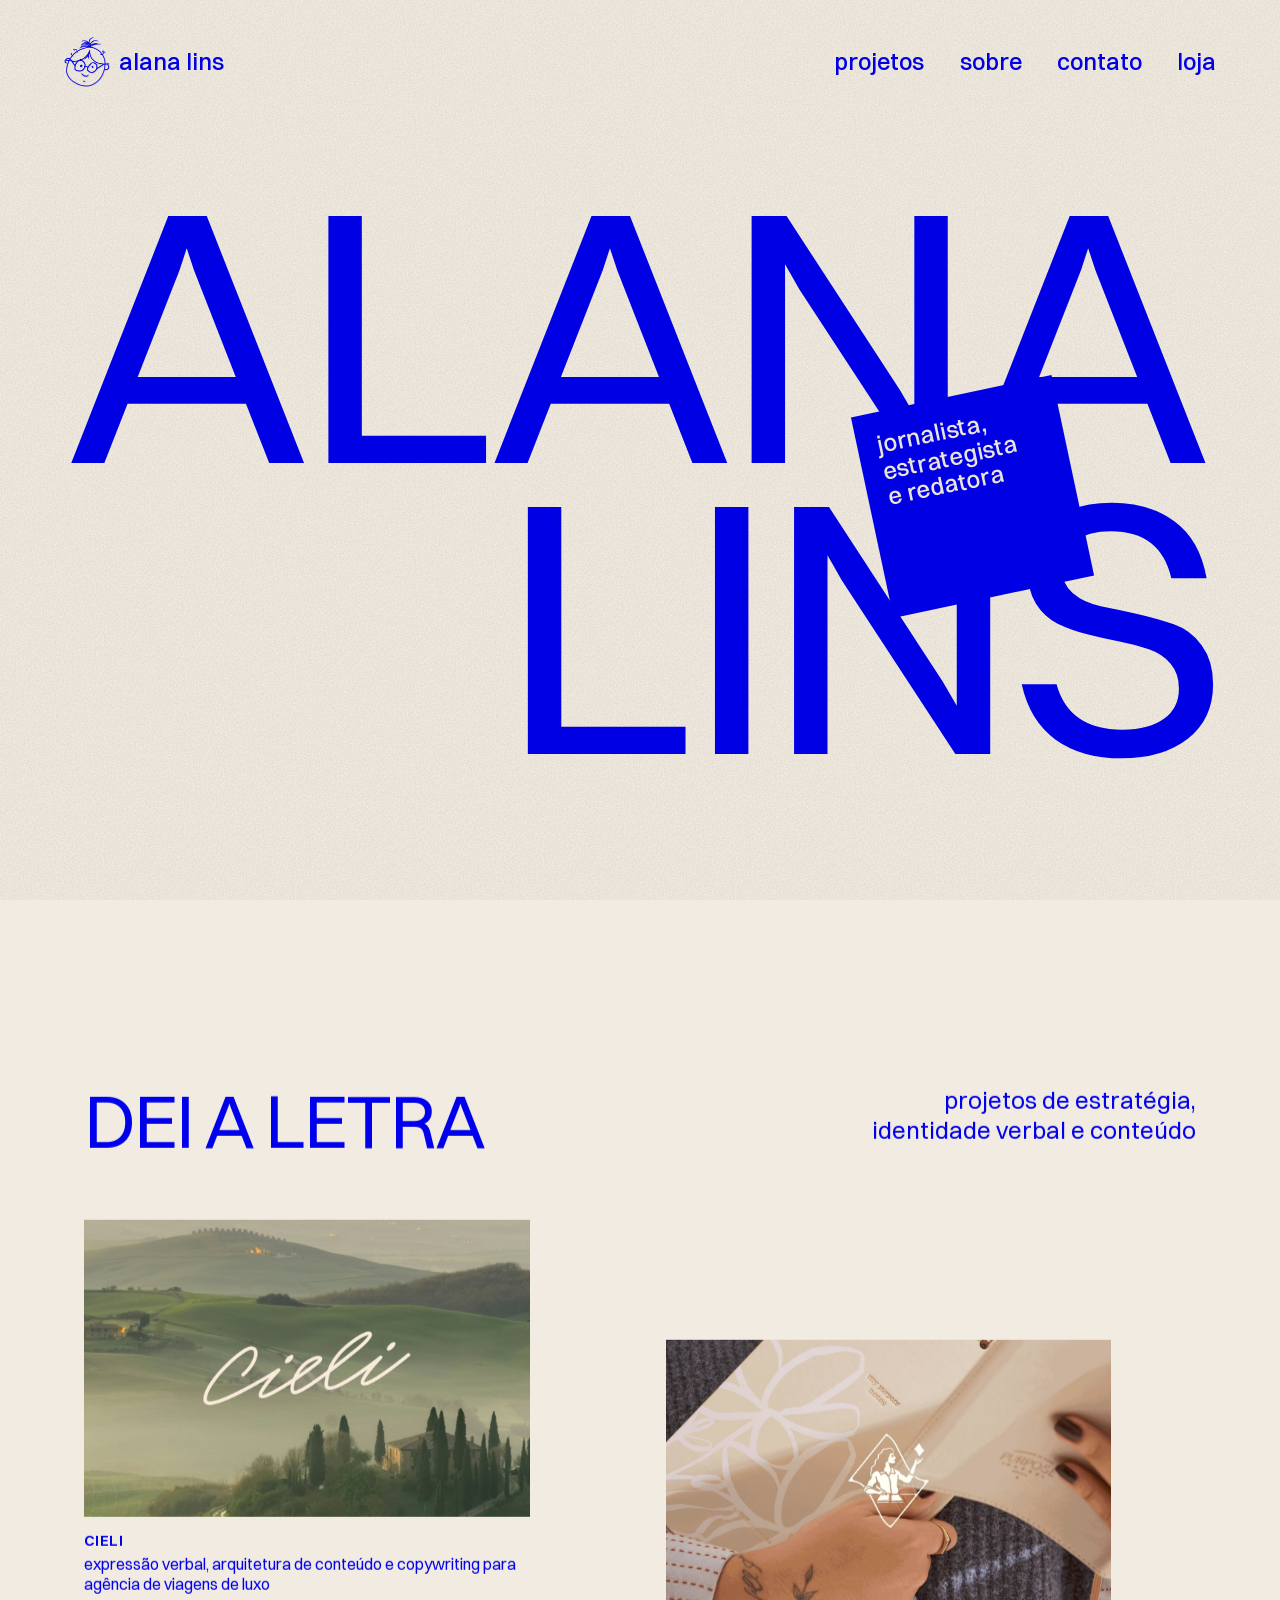
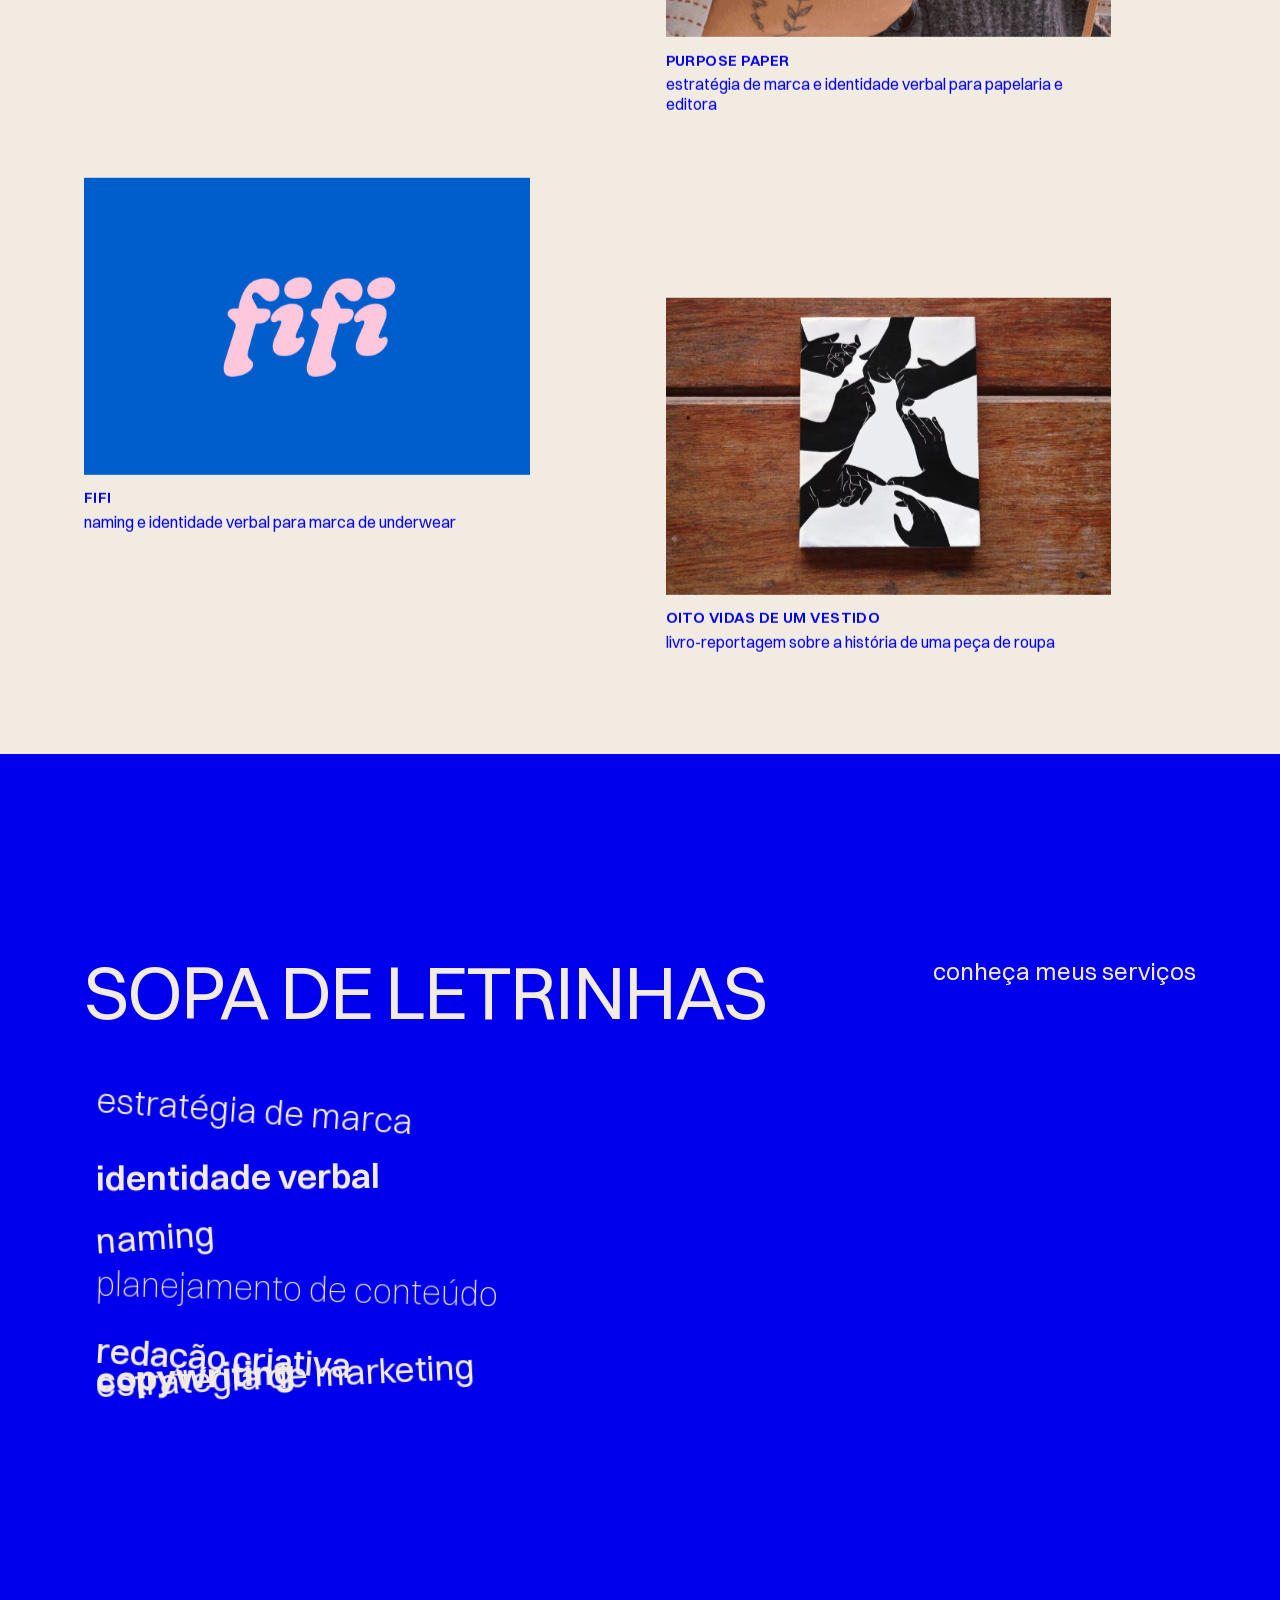
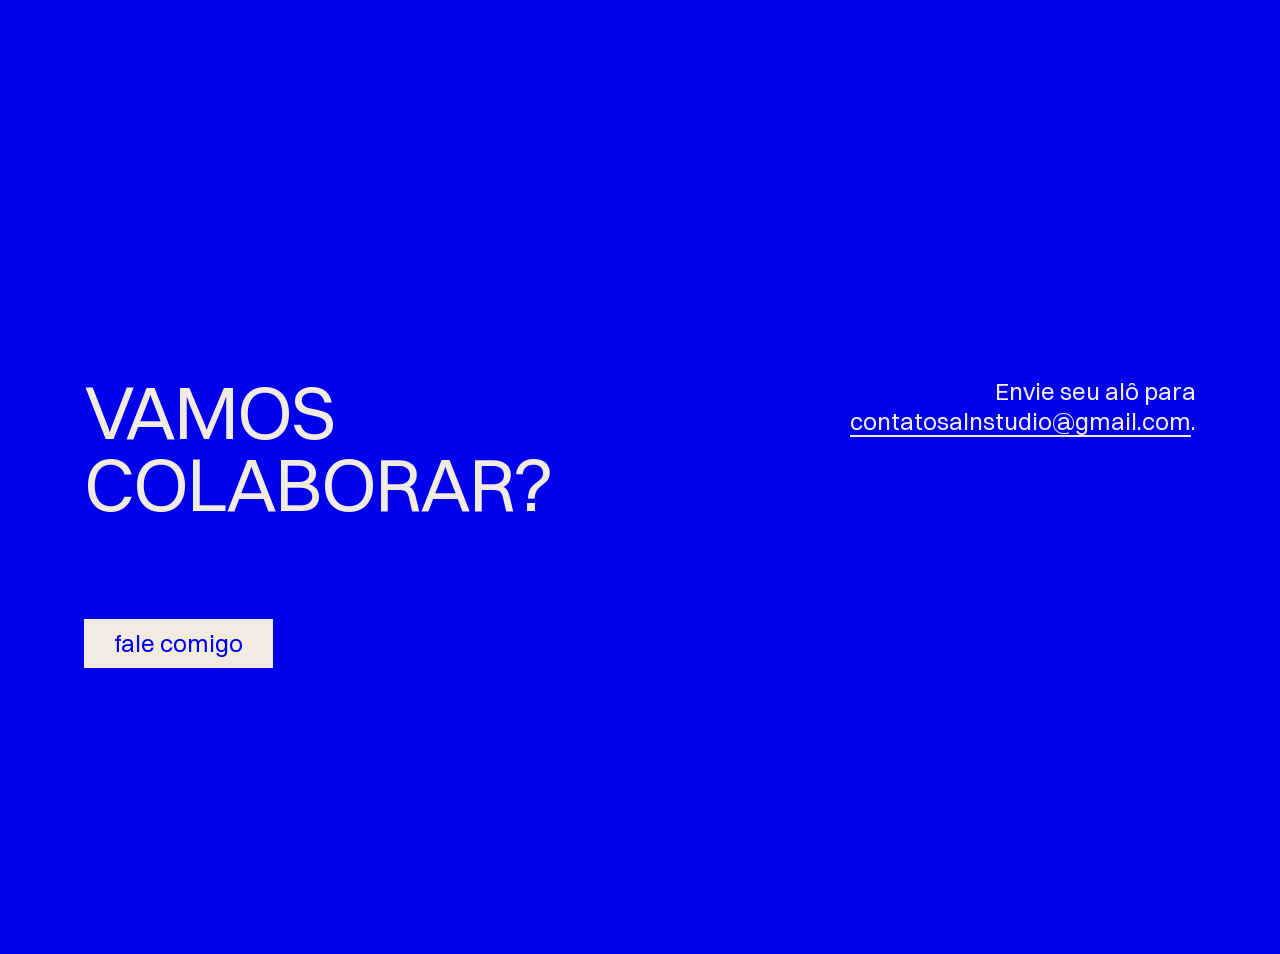
==== commit 93f06d34: "Granulado de papel mais leve (opacidade 0,35 → 0,2), aguardando aprovação Co-Authored-By: Claude Opu" ====
--- a/projeto.html
+++ b/projeto.html
@@ -6,7 +6,7 @@
   <title>Projeto — Alana Lins</title>
   <meta name="theme-color" content="#F1EBE1">
   <link rel="preload" href="assets/fonts/Switzer-400.woff2" as="font" type="font/woff2" crossorigin>
-  <link rel="stylesheet" href="css/style.css?v=2026110315">
+  <link rel="stylesheet" href="css/style.css?v=2026110316">
 </head>
 <body>
   <div class="grao" aria-hidden="true"></div>
@@ -41,9 +41,9 @@
     </filter>
   </svg>
 
-  <script src="js/conteudo.js?v=2026110315"></script>
-  <script src="js/main.js?v=2026110315"></script>
-  <script src="js/mesa.js?v=2026110315"></script>
-  <script src="js/lapis.js?v=2026110315"></script>
+  <script src="js/conteudo.js?v=2026110316"></script>
+  <script src="js/main.js?v=2026110316"></script>
+  <script src="js/mesa.js?v=2026110316"></script>
+  <script src="js/lapis.js?v=2026110316"></script>
 </body>
 </html>
--- a/css/style.css
+++ b/css/style.css
@@ -1006,7 +1006,7 @@
   background-image: url("data:image/svg+xml,%3Csvg xmlns='http://www.w3.org/2000/svg' width='220' height='220'%3E%3Cfilter id='g'%3E%3CfeTurbulence type='fractalNoise' baseFrequency='0.65' numOctaves='2' stitchTiles='stitch'/%3E%3CfeColorMatrix values='0 0 0 0 0.2  0 0 0 0 0.15  0 0 0 0 0.1  0 0 0 0.9 -0.2'/%3E%3C/filter%3E%3Crect width='220' height='220' filter='url(%23g)'/%3E%3C/svg%3E");
   background-size: 220px 220px;
   mix-blend-mode: multiply;
-  opacity: 0.35;
+  opacity: 0.2; /* textura de papel leve */
 }
 
 /* ===================== Responsivo ===================== */
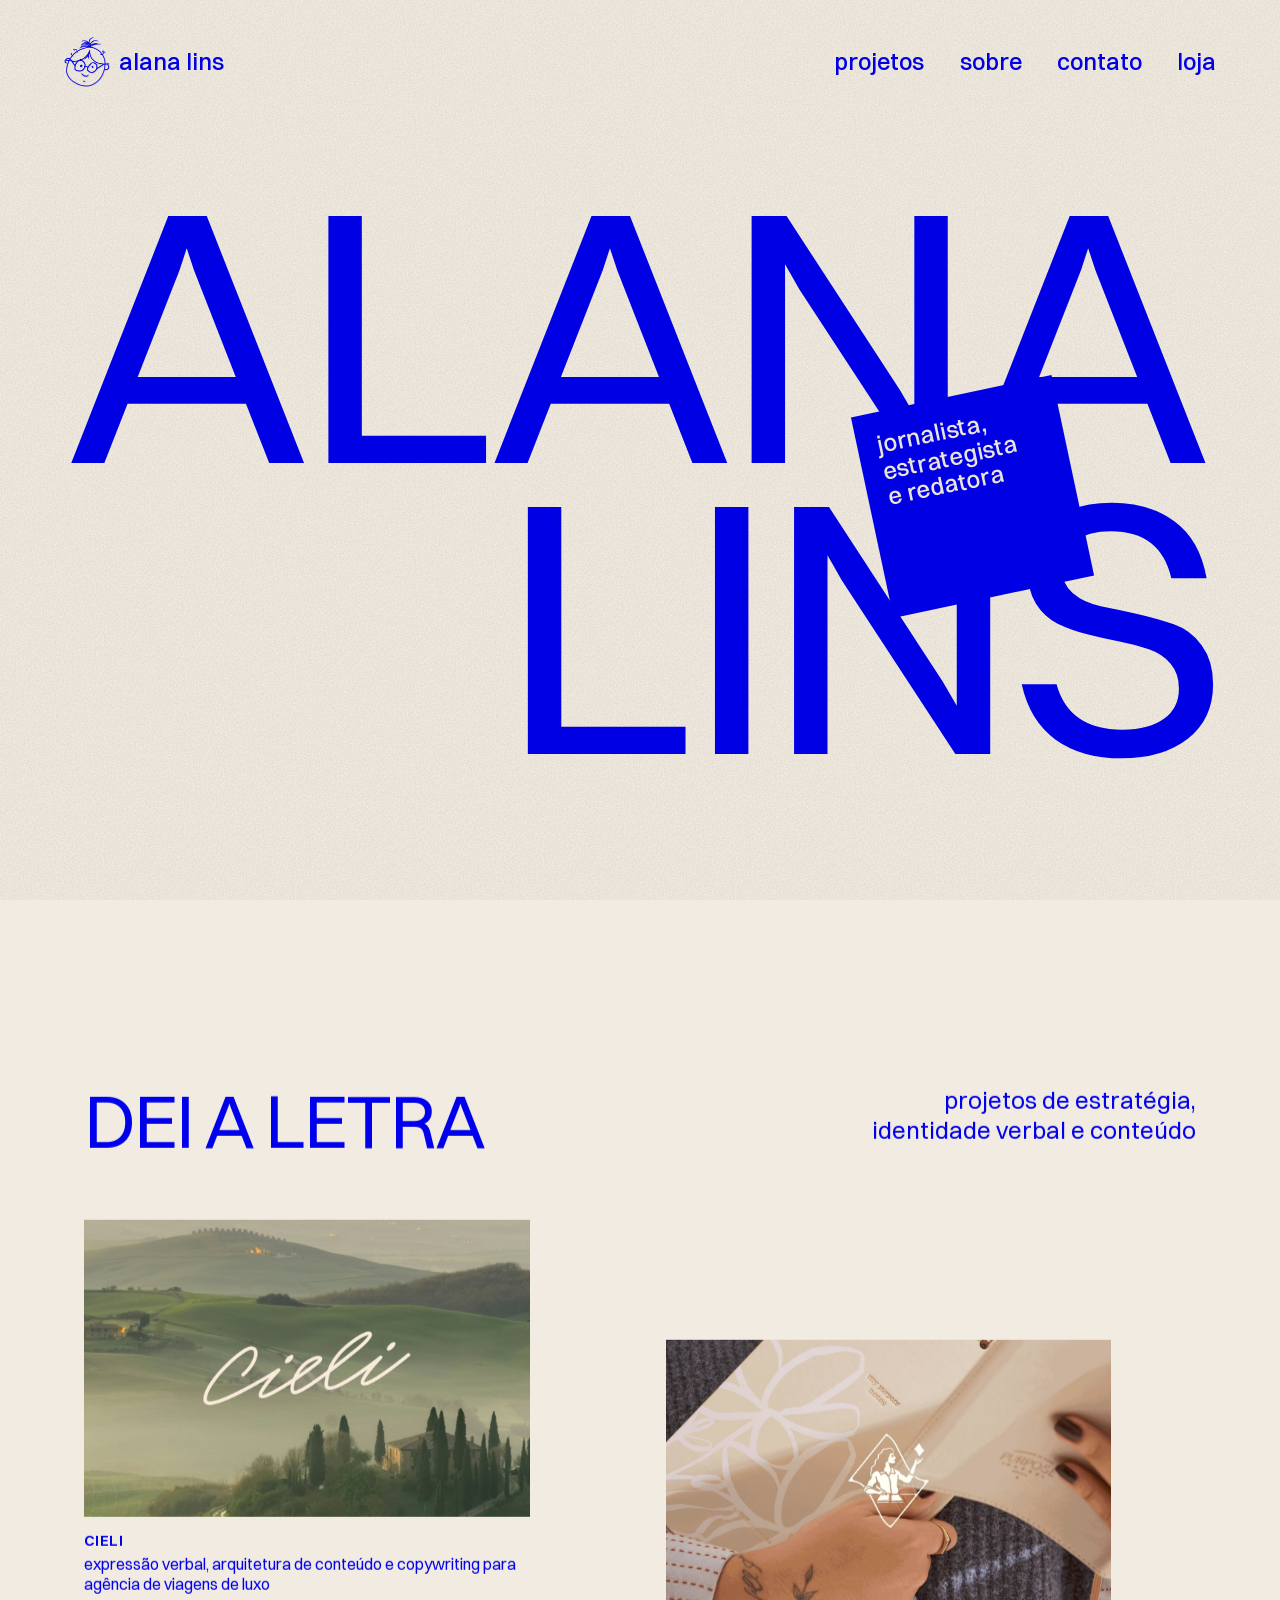
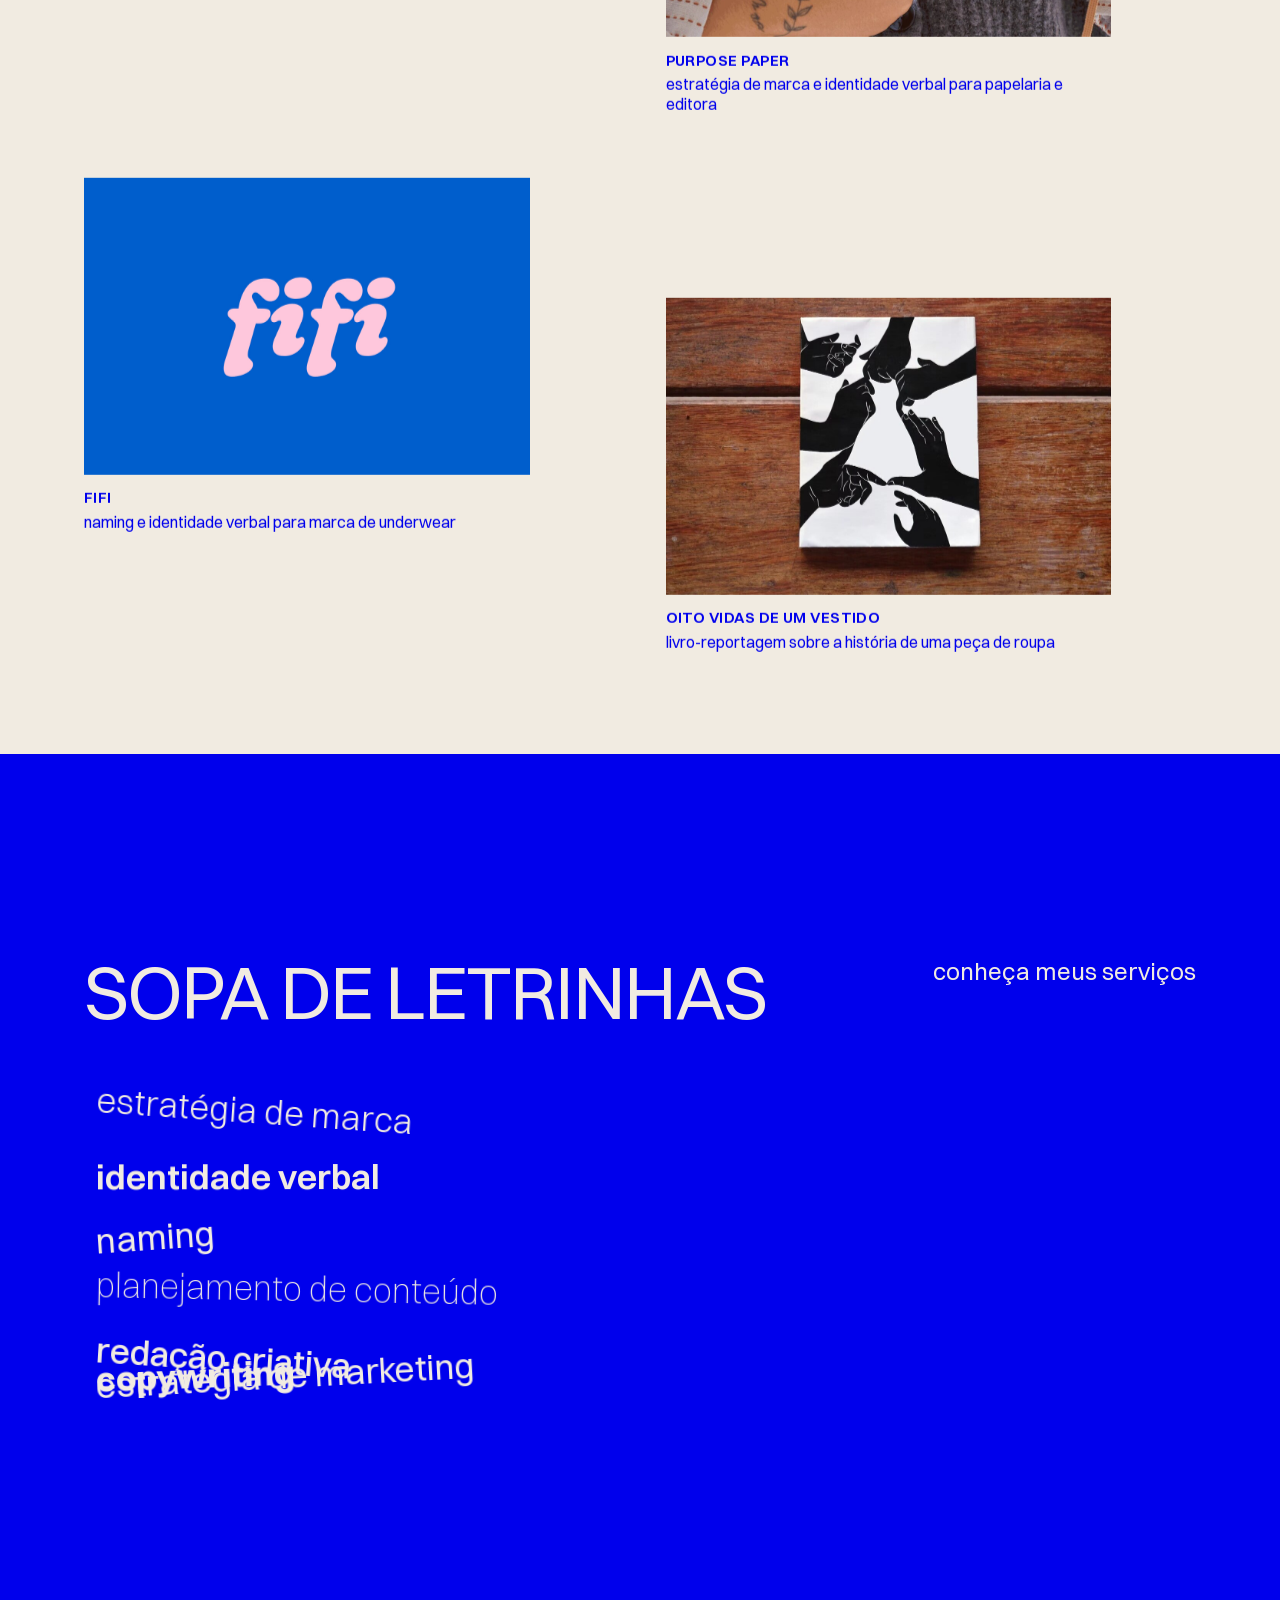
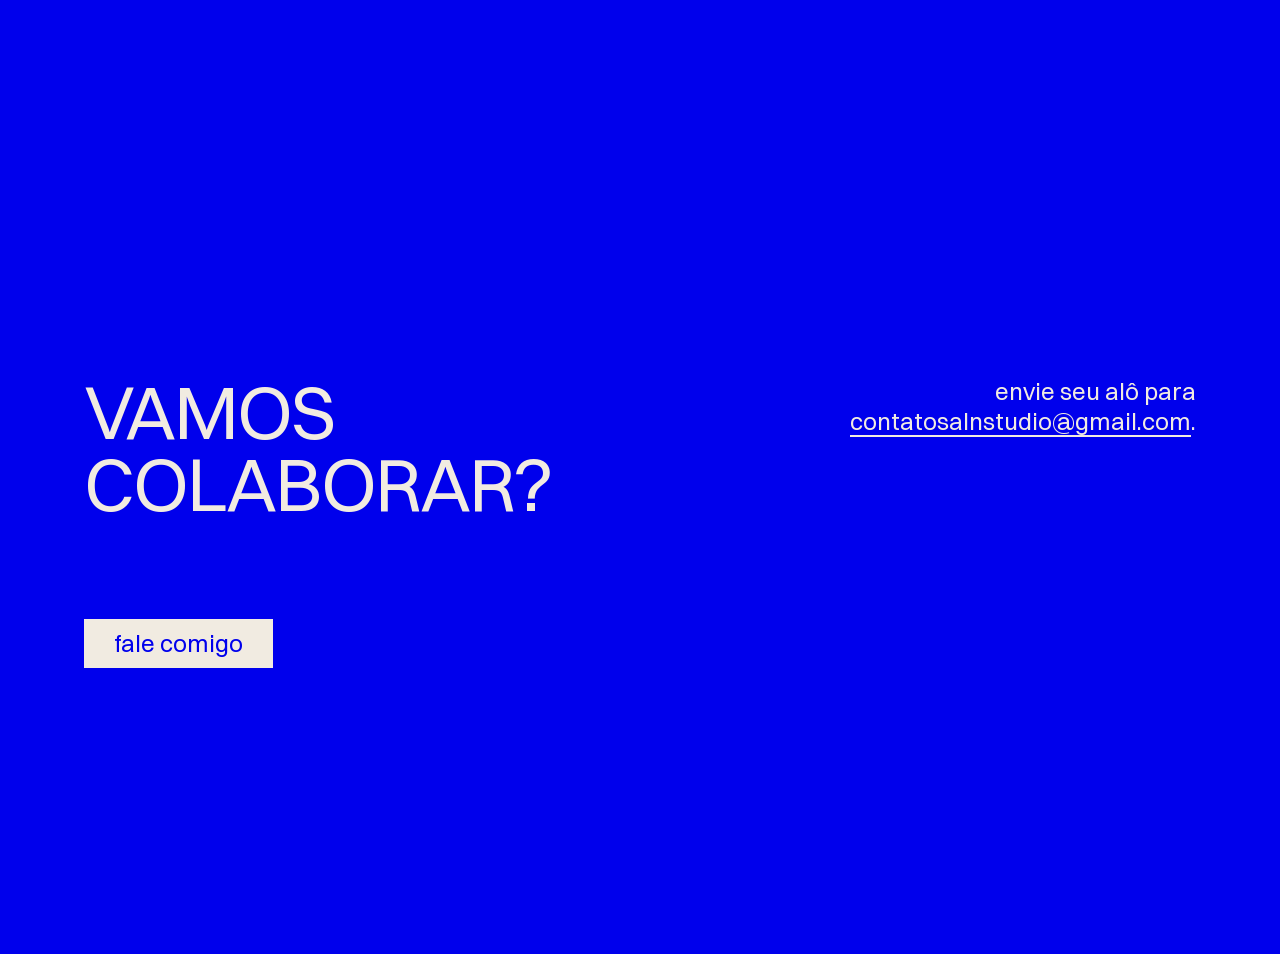
==== commit 72b70750: "Abertura: bonequinha em canvas, balançando só depois que a imagem carrega A máscara CSS sobre o rost" ====
--- a/projeto.html
+++ b/projeto.html
@@ -6,7 +6,7 @@
   <title>Projeto — Alana Lins</title>
   <meta name="theme-color" content="#F1EBE1">
   <link rel="preload" href="assets/fonts/Switzer-400.woff2" as="font" type="font/woff2" crossorigin>
-  <link rel="stylesheet" href="css/style.css?v=2026110316">
+  <link rel="stylesheet" href="css/style.css?v=2026110317">
 </head>
 <body>
   <div class="grao" aria-hidden="true"></div>
@@ -41,9 +41,9 @@
     </filter>
   </svg>
 
-  <script src="js/conteudo.js?v=2026110316"></script>
-  <script src="js/main.js?v=2026110316"></script>
-  <script src="js/mesa.js?v=2026110316"></script>
-  <script src="js/lapis.js?v=2026110316"></script>
+  <script src="js/conteudo.js?v=2026110317"></script>
+  <script src="js/main.js?v=2026110317"></script>
+  <script src="js/mesa.js?v=2026110317"></script>
+  <script src="js/lapis.js?v=2026110317"></script>
 </body>
 </html>
--- a/css/style.css
+++ b/css/style.css
@@ -955,19 +955,23 @@
   overflow: hidden;
   touch-action: none;
 }
-.abertura__folha { position: absolute; inset: 0; background: var(--cru); }
+.abertura__folha {
+  position: absolute;
+  inset: 0;
+  display: flex;
+  align-items: center;
+  justify-content: center;
+  padding-bottom: 6vh; /* a bonequinha fica um pouco acima do meio */
+  background: var(--cru);
+}
 .abertura__boneca {
-  position: absolute;
-  left: 50%;
-  top: 47%;
+  display: block;
   height: min(36vh, 280px, 45.6vw);
+  width: auto;
   aspect-ratio: 737 / 800;
-  margin: 0;
-  translate: -50% -50%;
-  background-color: var(--azul);
-  -webkit-mask: url("../assets/img/rosto.png") center / contain no-repeat;
-  mask: url("../assets/img/rosto.png") center / contain no-repeat;
+  opacity: 0; /* aparece quando a imagem estiver pronta (js/abertura.js) */
   transform-origin: 50% 85%;
+  will-change: transform;
 }
 
 /* ===================== Lápis ===================== */
